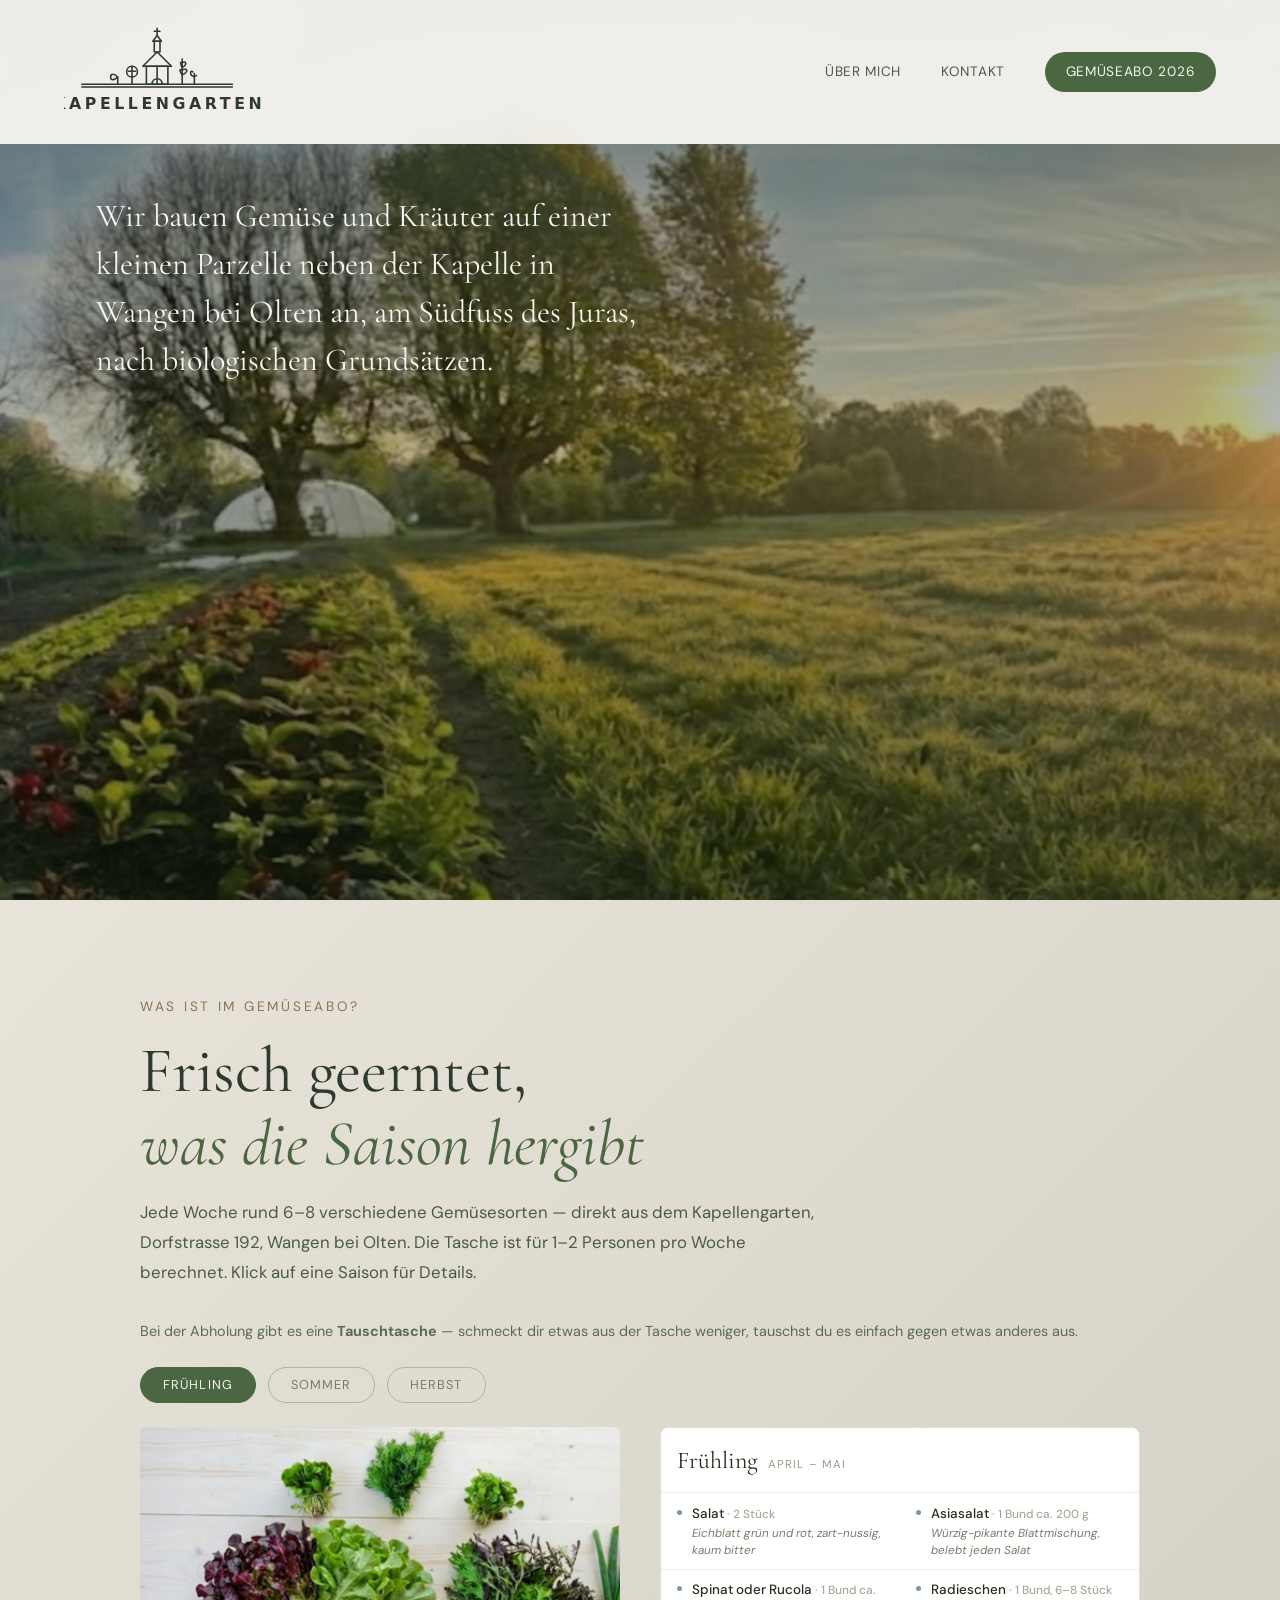
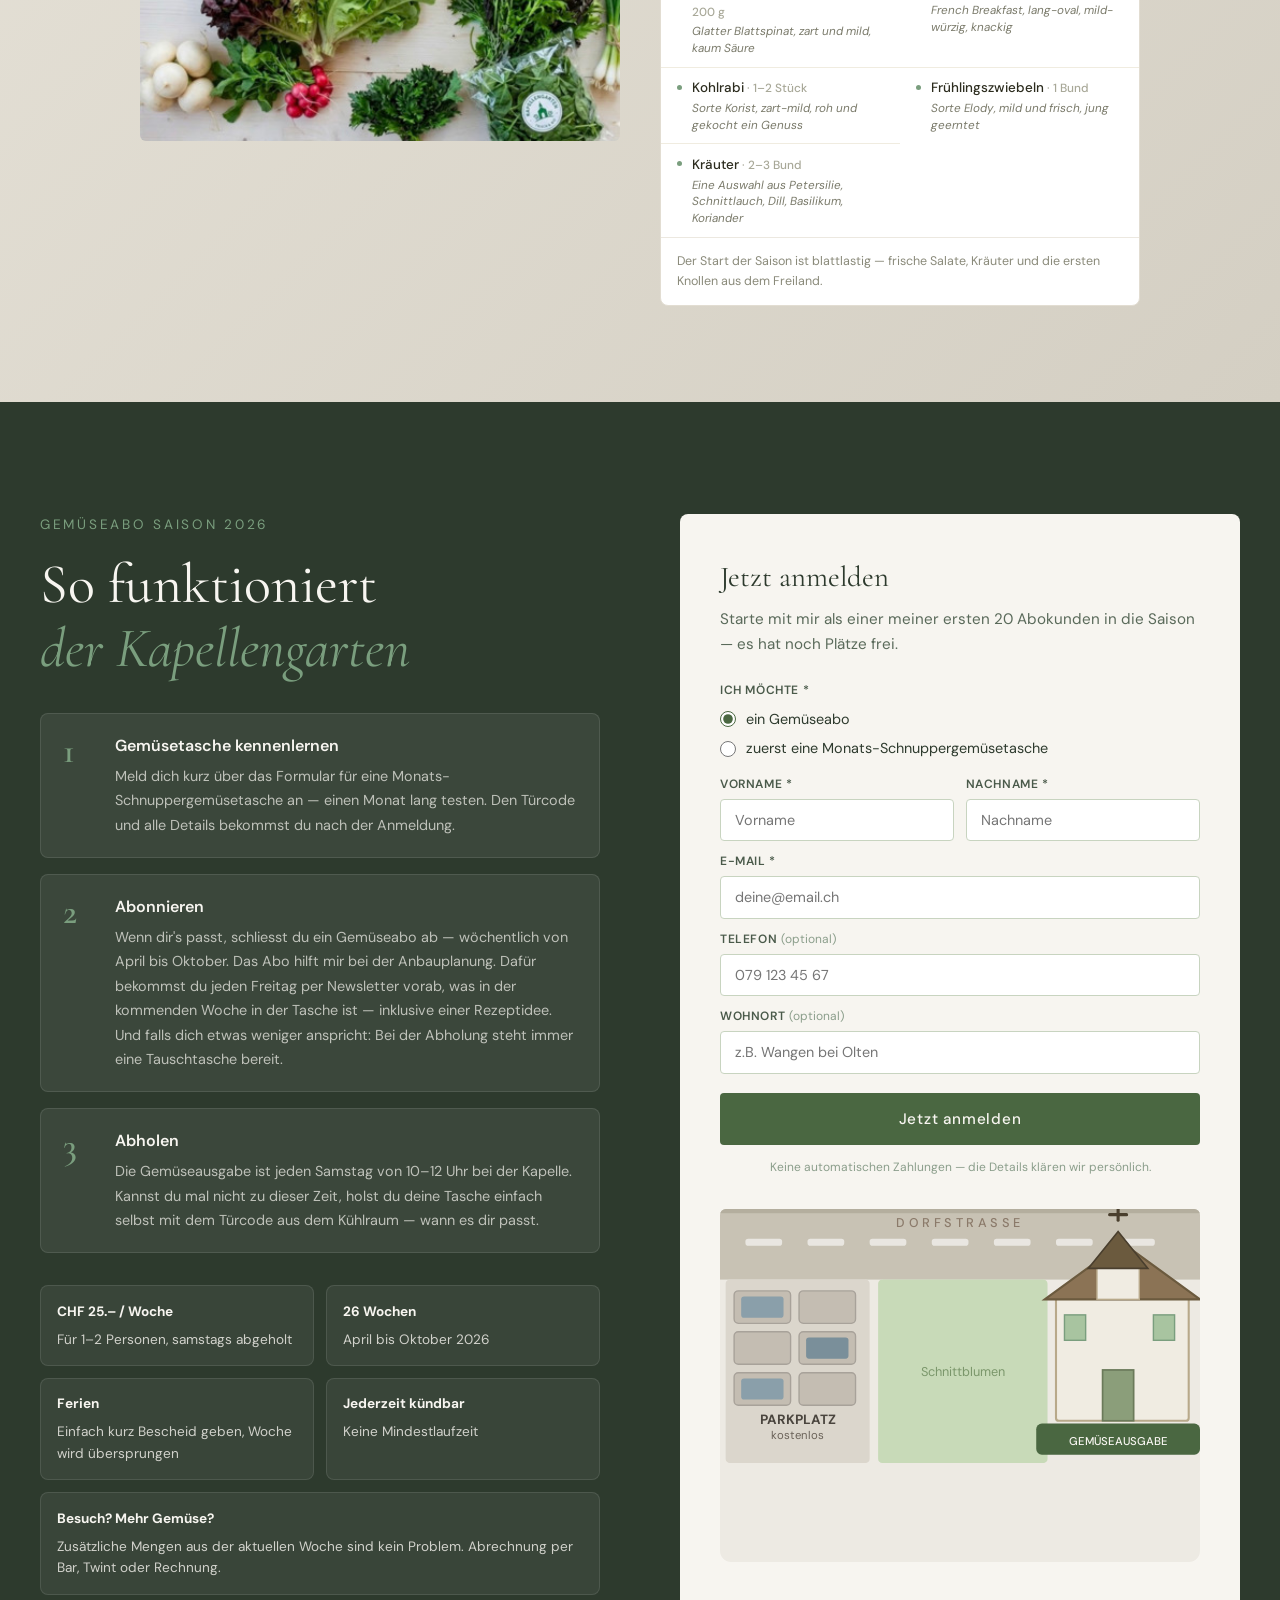
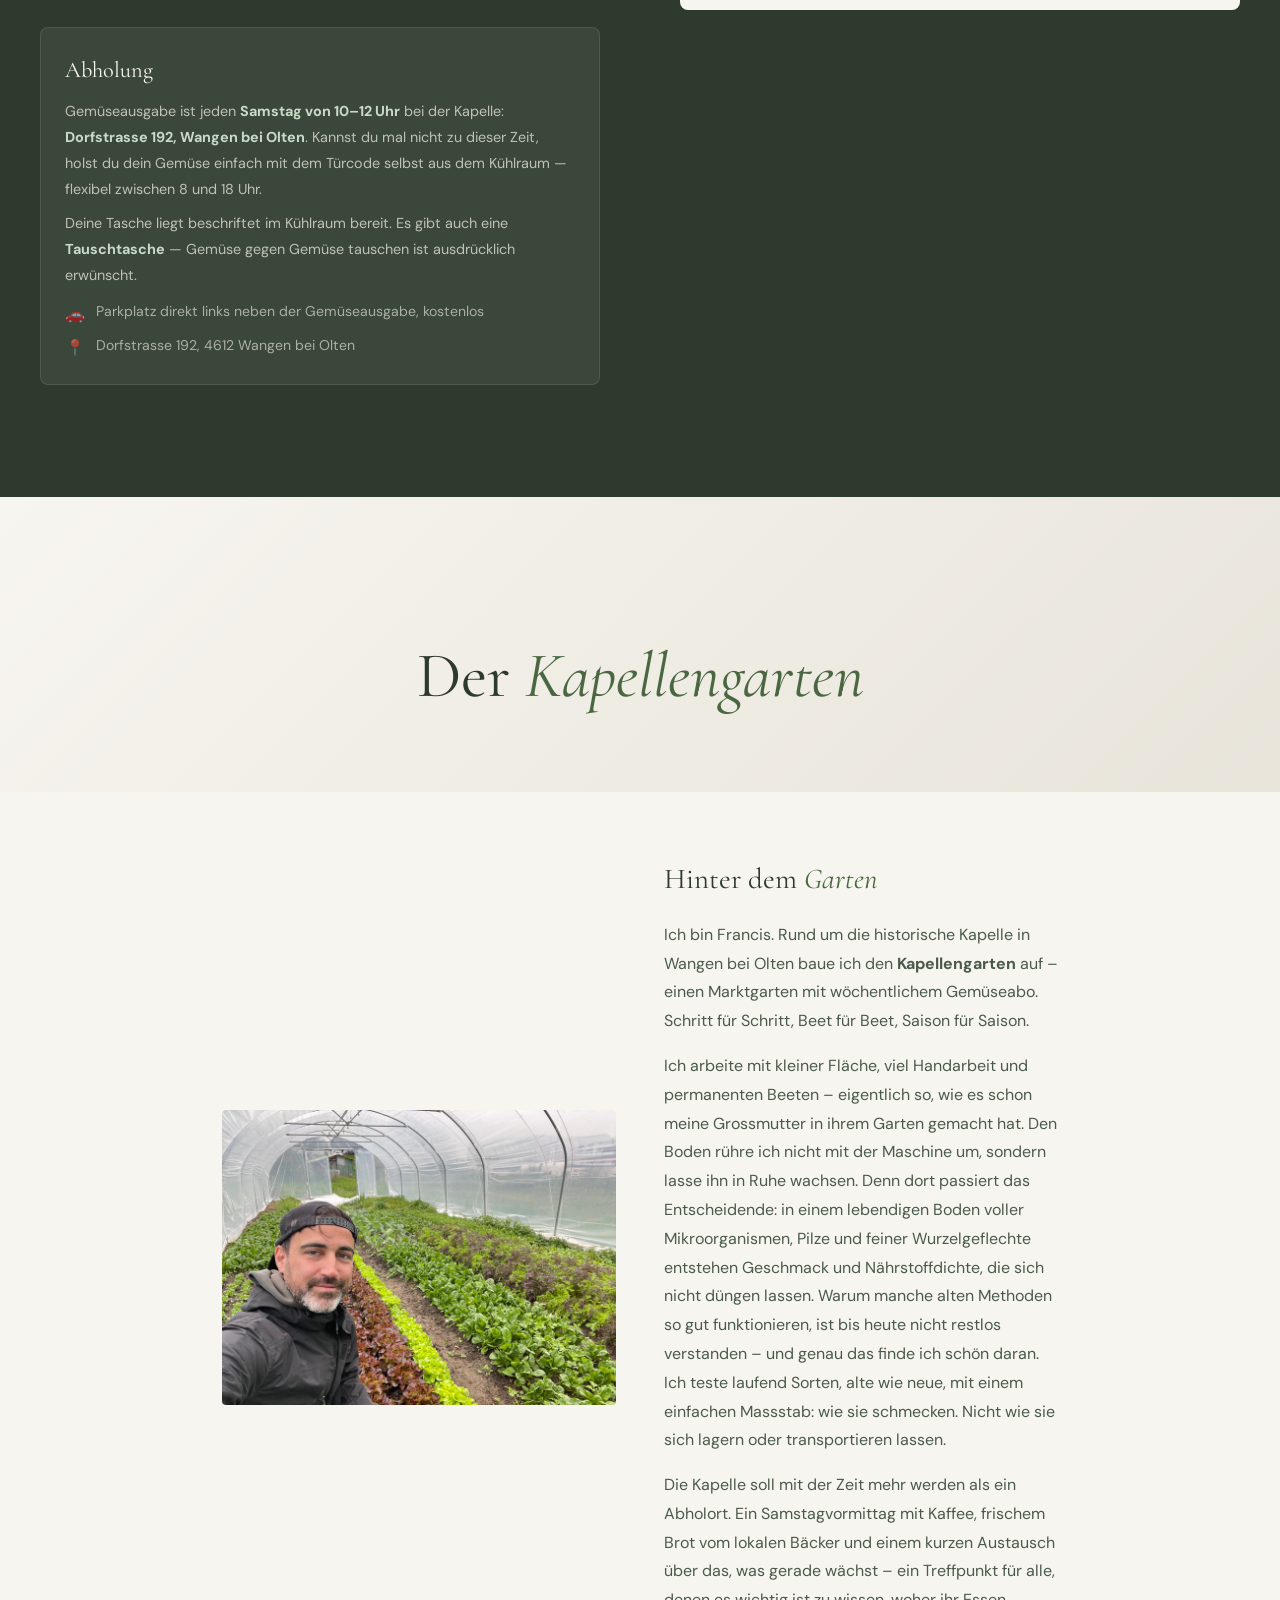
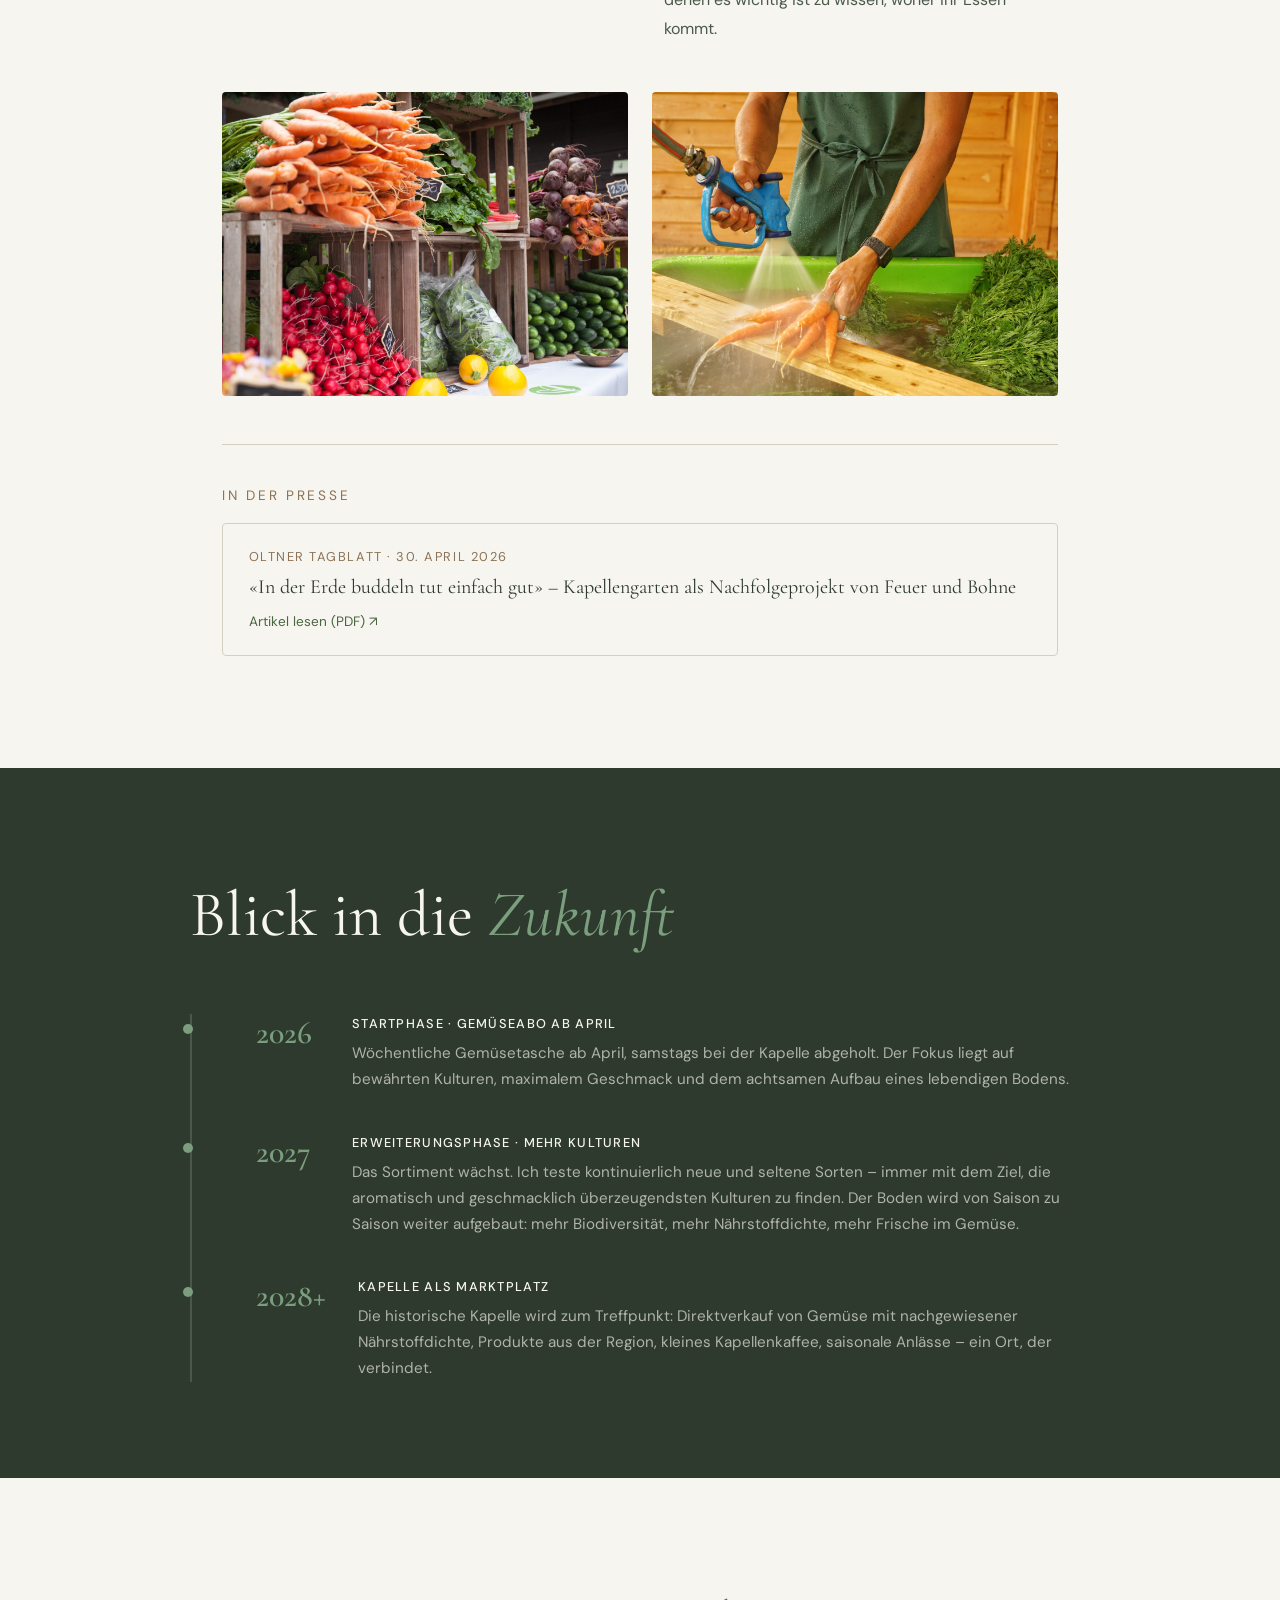
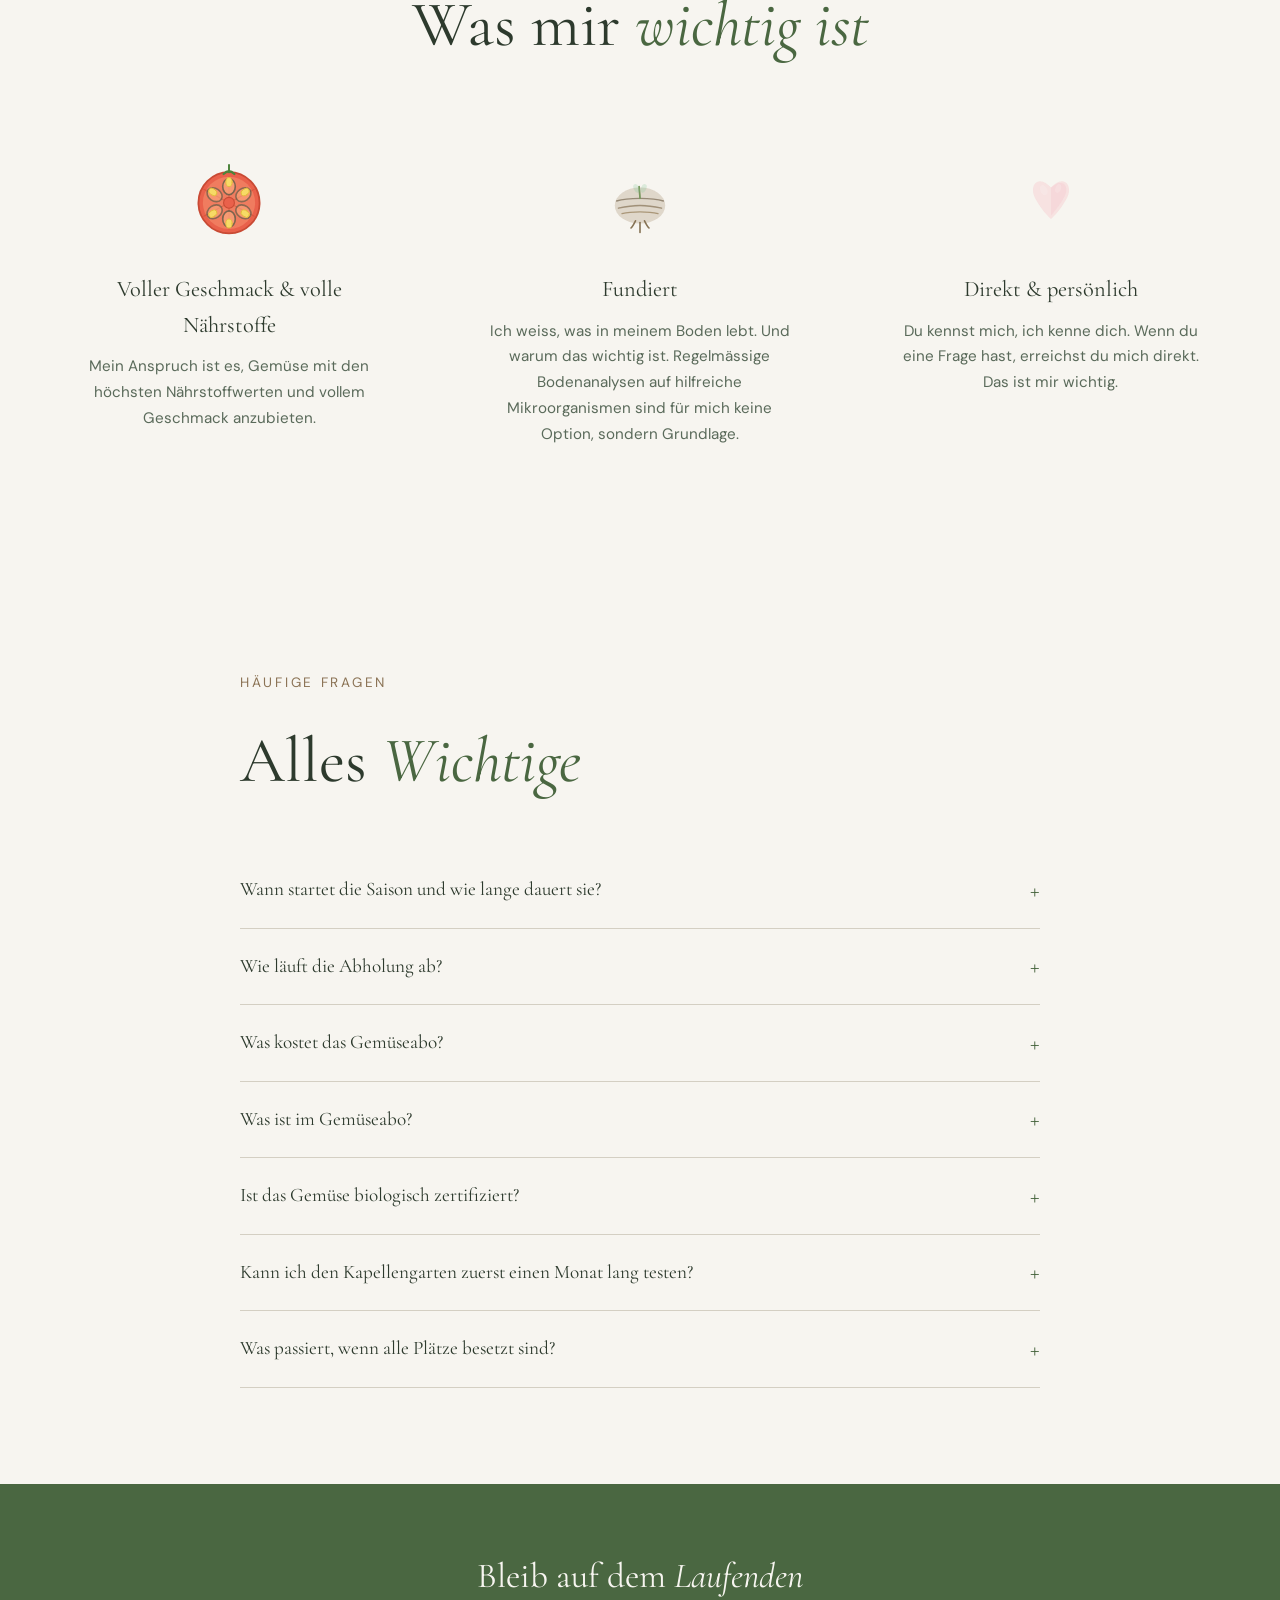
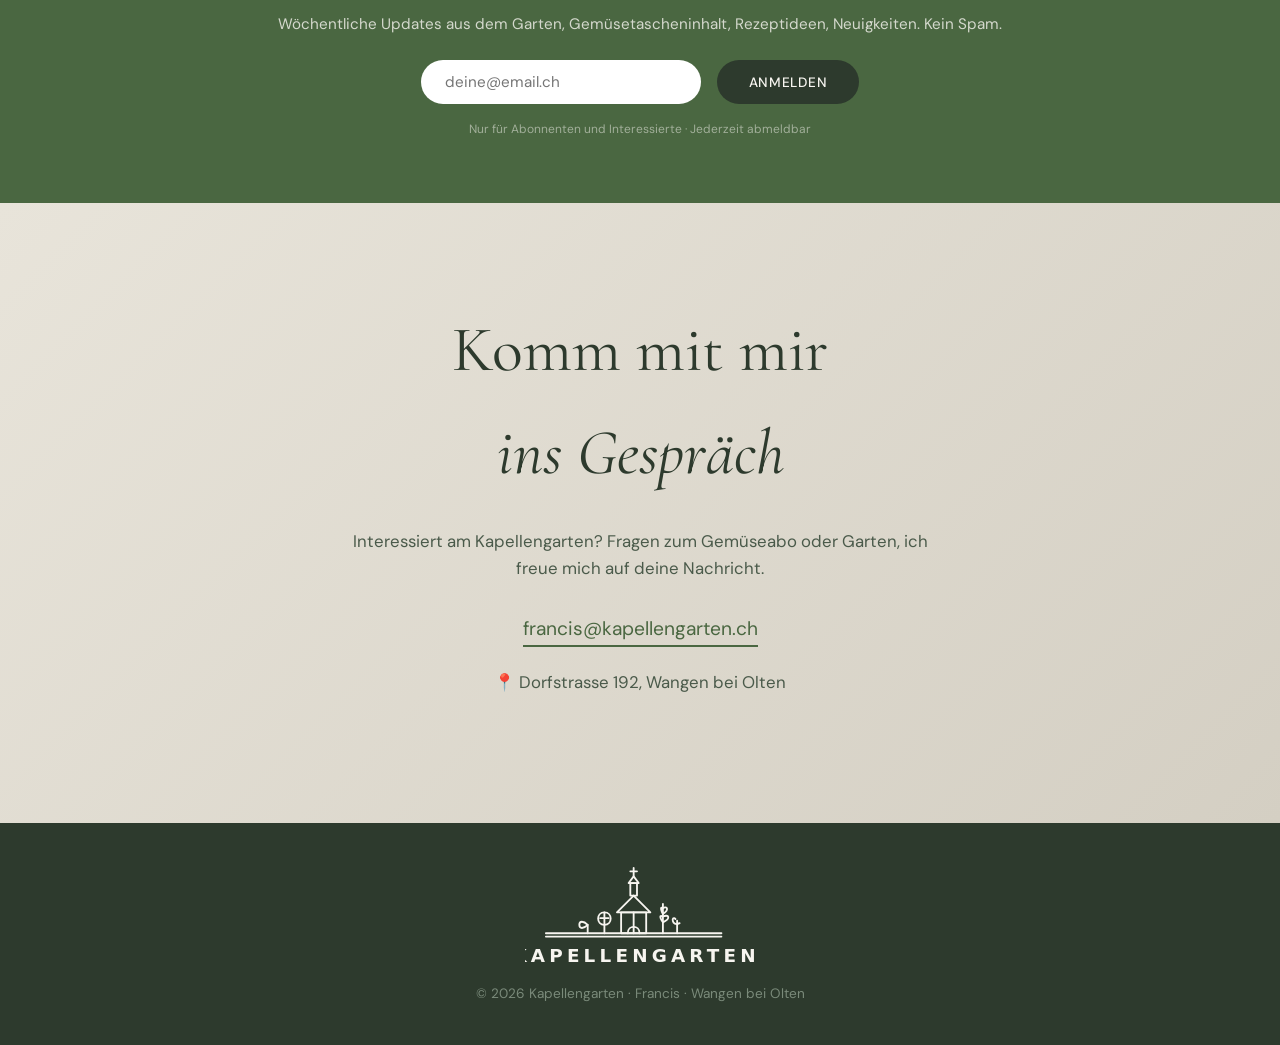
==== index.html @ fe4fb195 "Add Saturday 10-12 pickup window with flexible self-pickup fallback" ====
<!DOCTYPE html>
<html lang="de">
<head>
  <meta charset="UTF-8">
  <meta name="viewport" content="width=device-width, initial-scale=1.0">
  <title>Kapellengarten | Frisches Gemüse aus der Region Olten</title>
  <meta name="description" content="Gemüseabo in der Region Olten: Jede Woche frisch geerntetes Gemüse, samstags abholbar beim Kapellengarten in Wangen bei Olten. CHF 25 pro Gemüsetasche.">
  <meta property="og:title" content="Kapellengarten – Frisches Gemüse aus der Region Olten">
  <meta property="og:description" content="Wöchentliches Gemüseabo, samstags abholbar in Wangen bei Olten. CHF 25 pro Gemüsetasche.">
  <meta property="og:image" content="https://kapellengarten.ch/folientunnel_saisonstart_2026.jpg">
  <meta property="og:url" content="https://kapellengarten.ch">
  <meta property="og:type" content="website">
  <meta property="og:locale" content="de_CH">
  <link rel="canonical" href="https://kapellengarten.ch">
  <link rel="preconnect" href="https://fonts.googleapis.com">
  <link href="https://fonts.googleapis.com/css2?family=Cormorant+Garamond:ital,wght@0,400;0,600;1,400&family=DM+Sans:wght@400;500&display=swap" rel="stylesheet">
  <!-- Meta Pixel Code -->
  <script>
  !function(f,b,e,v,n,t,s)
  {if(f.fbq)return;n=f.fbq=function(){n.callMethod?
  n.callMethod.apply(n,arguments):n.queue.push(arguments)};
  if(!f._fbq)f._fbq=n;n.push=n;n.loaded=!0;n.version='2.0';
  n.queue=[];t=b.createElement(e);t.async=!0;
  t.src=v;s=b.getElementsByTagName(e)[0];
  s.parentNode.insertBefore(t,s)}(window, document,'script',
  'https://connect.facebook.net/en_US/fbevents.js');
  fbq('init', '1263929029246426');
  fbq('track', 'PageView');
  </script>
  <noscript><img height="1" width="1" style="display:none"
  src="https://www.facebook.com/tr?id=1263929029246426&ev=PageView&noscript=1"
  /></noscript>
  <!-- End Meta Pixel Code -->
  <style>
    * { margin: 0; padding: 0; box-sizing: border-box; }
    body { font-family: 'Cormorant Garamond', Georgia, serif; background-color: #f7f5f0; color: #2d3a2d; line-height: 1.6; }
    .nav { position:fixed; top:0; left:0; right:0; padding:1.5rem 4rem; display:flex; justify-content:space-between; align-items:center; z-index:100; background:rgba(247,245,240,0.95); backdrop-filter:blur(10px); }
    .nav-logo { font-family:'Cormorant Garamond',Georgia,serif; font-size:2.4rem; font-weight:600; color:#2d3a2d; text-decoration:none; letter-spacing:-.01em; line-height:1; display:flex; align-items:center; }
    .nav-logo svg { height:6rem; width:auto; display:block; }
    .nav-logo svg .line { stroke:#2d3a2d; }
    .nav-logo svg .text-main { fill:#2d3a2d; }
    .nav-links { display:flex; gap:2.5rem; align-items:center; }
    .nav-links a { color:#4a5a4a; text-decoration:none; font-family:'DM Sans',sans-serif; font-size:.85rem; letter-spacing:.05em; text-transform:uppercase; transition:color .3s; }
    .nav-links a:hover { color:#4a6741; }
    .nav-cta { background:#4a6741 !important; color:#f7f5f0 !important; padding:.55rem 1.3rem !important; border-radius:2rem; }
    .nav-cta:hover { background:#2d3a2d !important; }
    .hamburger { display:none; flex-direction:column; gap:5px; cursor:pointer; z-index:101; }
    .hamburger span { width:25px; height:2px; background:#2d3a2d; transition:all .3s; }
    .hamburger.active span:nth-child(1) { transform:rotate(45deg) translate(7px,7px); }
    .hamburger.active span:nth-child(2) { opacity:0; }
    .hamburger.active span:nth-child(3) { transform:rotate(-45deg) translate(7px,-7px); }
    @keyframes einblenden { from{opacity:0;transform:translateY(20px)} to{opacity:1;transform:translateY(0)} }
    .einblenden { animation:einblenden 1s ease forwards; }
    .einblenden-1 { animation-delay:.2s; opacity:0; }
    .einblenden-2 { animation-delay:.4s; opacity:0; }
    .einblenden-3 { animation-delay:.6s; opacity:0; }
    .hero { position:relative; min-height:100vh; display:flex; align-items:flex-start; justify-content:flex-start; padding:2rem; overflow:hidden; background:url('kapellengartenimagined.jpg') center/cover no-repeat; }
    .hero::before { content:''; position:absolute; inset:0; background:linear-gradient(to bottom,rgba(15,28,12,.52) 0%,rgba(15,28,12,.28) 55%,rgba(15,28,12,.58) 100%); z-index:1; }
    .hero-content { text-align:left; max-width:700px; z-index:2; margin-top:10rem; margin-left:4rem; }
    .hero-location { font-family:'DM Sans',sans-serif; font-size:.85rem; letter-spacing:.2em; text-transform:uppercase; color:rgba(247,245,240,.68); margin-bottom:1.5rem; }
    .hero-tagline { font-family:'Cormorant Garamond',Georgia,serif; font-size:clamp(1.3rem,2.8vw,2rem); font-weight:400; line-height:1.5; color:#f7f5f0; max-width:560px; }
    .hero h1 { font-size:clamp(1.7rem,4.5vw,3.6rem); font-weight:400; line-height:1.2; margin-bottom:1rem; color:#f7f5f0; }
    .hero h1 span { font-style:italic; color:#b8ddb0; }
    .hero-text { font-family:'DM Sans',sans-serif; font-size:clamp(.9rem,2vw,1.2rem); color:rgba(247,245,240,.82); margin-bottom:1rem; max-width:600px; margin-left:auto; margin-right:auto; }
    .btn { display:inline-block; padding:1rem 2.5rem; background:#4a6741; color:#f7f5f0; text-decoration:none; font-family:'DM Sans',sans-serif; font-size:.9rem; letter-spacing:.05em; text-transform:uppercase; transition:all .3s ease; border:2px solid #4a6741; cursor:pointer; }
    .btn:hover { background:#2d4a23; border-color:#2d4a23; }
    .btn-ghost { display:inline-block; padding:1rem 2rem; background:transparent; color:#f7f5f0; text-decoration:none; font-family:'DM Sans',sans-serif; font-size:.9rem; letter-spacing:.05em; text-transform:uppercase; border:2px solid rgba(247,245,240,.65); transition:all .3s ease; margin-left:1rem; cursor:pointer; }
    .btn-ghost:hover { background:rgba(247,245,240,.12); border-color:#f7f5f0; }
    .section-label { font-family:'DM Sans',sans-serif; font-size:.85rem; letter-spacing:.2em; text-transform:uppercase; color:#8b7355; margin-bottom:1rem; }
    /* KISTE — season switcher */
    .kiste-section { padding:6rem 2rem; background:linear-gradient(135deg,#e8e4da 0%,#d4cfc3 100%); }
    .kiste-section-inner { max-width:1000px; margin:0 auto; }
    .kiste-section h2 { font-size:clamp(2.5rem,6vw,4rem); font-weight:400; margin-bottom:1rem; line-height:1.15; }
    .kiste-section h2 span { font-style:italic; color:#4a6741; }
    .kiste-intro { font-family:'DM Sans',sans-serif; font-size:1.05rem; color:#4a5a4a; line-height:1.8; max-width:680px; margin-bottom:2rem; }
    .ks-switcher { display:flex; gap:.75rem; margin-bottom:1.5rem; flex-wrap:wrap; }
    .ks-btn { font-family:'DM Sans',sans-serif; font-size:.8rem; letter-spacing:.08em; text-transform:uppercase; padding:.55rem 1.4rem; border:1.5px solid #b8b0a0; border-radius:2rem; background:transparent; color:#7a7a6a; cursor:pointer; transition:all .2s; }
    .ks-btn:hover { border-color:#4a6741; color:#4a6741; }
    .ks-btn.ks-active { background:#4a6741; border-color:#4a6741; color:#f7f5f0; }
    .ks-layout { display:grid; grid-template-columns:1fr 1fr; gap:2.5rem; align-items:start; }
    .ks-photo-wrap { text-align:center; }
    .ks-photo { width:100%; height:auto; border-radius:6px; display:inline-block; transition:opacity .3s ease; }
    .ks-photo.ks-fade { opacity:0; }
    .ks-content { background:#fff; border:1px solid #e2ddd2; border-radius:8px; overflow:hidden; }
    .ks-content-header { padding:.85rem 1rem .75rem; border-bottom:1px solid #f0ece0; }
    .ks-label-name { font-family:'Cormorant Garamond',serif; font-size:1.5rem; font-weight:400; color:#2c2c1e; display:inline; }
    .ks-label-month { font-family:'DM Sans',sans-serif; font-size:.72rem; color:#9a9a8a; letter-spacing:.1em; text-transform:uppercase; display:inline; margin-left:.6rem; }
    .ks-content-grid { display:grid; grid-template-columns:repeat(auto-fill,minmax(220px,1fr)); gap:0; }
    .ks-item { display:flex; align-items:flex-start; gap:10px; padding:.6rem 1rem; border-bottom:1px solid #f0ece0; }
    .ks-item:nth-last-child(-n+2) { border-bottom:none; }
    .ks-item-dot { width:5px; height:5px; border-radius:50%; background:#7a9e7e; flex-shrink:0; margin-top:.44rem; }
    .ks-item-body { display:flex; flex-direction:column; gap:1px; }
    .ks-item-name { font-family:'DM Sans',sans-serif; font-size:.84rem; font-weight:500; color:#2c2c1e; }
    .ks-item-qty { font-family:'DM Sans',sans-serif; font-size:.74rem; color:#a8a898; }
    .ks-item-desc { font-family:'DM Sans',sans-serif; font-size:.73rem; color:#7a7a6a; font-style:italic; line-height:1.45; }
    .ks-note { font-family:'DM Sans',sans-serif; font-size:.78rem; color:#8a8a7a; padding:.85rem 1rem; border-top:1px solid #ece8e0; }
    @media (max-width:520px) {
      .ks-content-grid { grid-template-columns:1fr; }
      .ks-item:nth-last-child(-n+2) { border-bottom:1px solid #f0ece0; }
      .ks-item:last-child { border-bottom:none; }
    }
    /* ABO + HOW IT WORKS + ABHOLUNG */
    .abo-section { padding:7rem 2rem; background:#2d3a2d; color:#f7f5f0; }
    .abo-inner { max-width:1200px; margin:0 auto; display:grid; grid-template-columns:1fr 1fr; gap:5rem; align-items:start; }
    .abo-left .section-label { color:#7a9e7e; }
    .abo-left h2 { font-size:clamp(2.5rem,5vw,3.5rem); font-weight:400; line-height:1.15; margin-bottom:2rem; }
    .abo-left h2 span { font-style:italic; color:#7a9e7e; }
    .kiste-how { display:flex; flex-direction:column; gap:1rem; margin-bottom:2rem; }
    .kiste-step { display:flex; gap:1rem; align-items:flex-start; background:rgba(255,255,255,.07); border-radius:8px; padding:1.2rem 1.4rem; border:1px solid rgba(255,255,255,.1); }
    .kiste-step-num { font-family:'Cormorant Garamond',serif; font-size:2.2rem; font-weight:600; color:#7a9e7e; line-height:1; flex-shrink:0; min-width:2.2rem; }
    .kiste-step strong { display:block; font-family:'DM Sans',sans-serif; font-size:1rem; font-weight:600; color:#f7f5f0; margin-bottom:.35rem; }
    .kiste-step p { font-family:'DM Sans',sans-serif; font-size:.9rem; color:rgba(247,245,240,.7); line-height:1.7; margin:0; }
    .kiste-chips { display:grid; grid-template-columns:1fr 1fr; gap:.75rem; margin-bottom:2rem; }
    .kiste-chip { background:rgba(255,255,255,.06); border:1px solid rgba(255,255,255,.1); border-radius:8px; padding:.9rem 1rem; font-family:'DM Sans',sans-serif; font-size:.85rem; color:rgba(247,245,240,.8); display:flex; flex-direction:column; gap:.3rem; }
    .kiste-chip strong { display:block; color:#f7f5f0; margin-bottom:.1rem; }
    .kiste-abholung { background:rgba(255,255,255,.07); border:1px solid rgba(255,255,255,.1); border-radius:8px; padding:1.5rem; margin-top:2rem; }
    .kiste-abholung h3 { font-size:1.4rem; font-weight:400; margin-bottom:.75rem; color:#f7f5f0; }
    .kiste-abholung p { font-family:'DM Sans',sans-serif; font-size:.9rem; color:rgba(247,245,240,.7); line-height:1.8; margin-bottom:.5rem; }
    .abholung-infos { display:flex; flex-direction:column; gap:.5rem; margin-top:.75rem; }
    .abholung-info { display:flex; gap:.7rem; font-family:'DM Sans',sans-serif; font-size:.88rem; color:rgba(247,245,240,.6); line-height:1.5; }
    .abholung-info-icon { font-size:1rem; flex-shrink:0; margin-top:.1rem; }
    .abo-form { background:#f7f5f0; border-radius:8px; padding:2.5rem; color:#2d3a2d; }
    .abo-form h3 { font-size:1.8rem; font-weight:400; margin-bottom:.4rem; }
    .kapelle-illustration { width:100%; height:auto; border-radius:6px; margin-top:2rem; }
    /* UEBER UNS */
    .ueber-uns-hero { padding:8rem 2rem 4rem; text-align:center; background:linear-gradient(135deg,#f7f5f0 0%,#e8e4da 100%); }
    .ueber-uns-hero h2 { font-size:clamp(2.5rem,6vw,4rem); font-weight:400; }
    .ueber-uns-hero h2 span { font-style:italic; color:#4a6741; }
    .ueber-uns-content { padding:4rem 2rem; max-width:900px; margin:0 auto; }
    .ueber-uns-section { margin-bottom:3rem; }
    .ueber-uns-section h3 { font-size:1.8rem; font-weight:400; margin-bottom:1.2rem; }
    .ueber-uns-section h3 span { font-style:italic; color:#4a6741; }
    .ueber-uns-portrait-grid { display:grid; grid-template-columns:1fr 1fr; gap:3rem; align-items:center; }
    .ueber-uns-portrait-placeholder { border-radius:4px; overflow:hidden; aspect-ratio:4/3; }
    .ueber-uns-portrait-placeholder img { width:100%; height:100%; object-fit:cover; display:block; }
    .ueber-uns-portrait-text p { font-family:'DM Sans',sans-serif; font-size:1rem; color:#4a5a4a; line-height:1.8; margin-bottom:1rem; }
    /* PRESSE */
    .presse-card { display:flex; flex-direction:column; gap:.4rem; padding:1.4rem 1.6rem; border:1px solid #d4cfc3; border-radius:4px; text-decoration:none; transition:background .2s; }
    .presse-card:hover { background:#edeae3; }
    .presse-card-meta { font-family:'DM Sans',sans-serif; font-size:.8rem; letter-spacing:.12em; text-transform:uppercase; color:#8b7355; }
    .presse-card-title { font-family:'Cormorant Garamond',Georgia,serif; font-size:1.25rem; color:#2d3a2d; line-height:1.4; }
    .presse-card-link { font-family:'DM Sans',sans-serif; font-size:.85rem; color:#4a6741; margin-top:.2rem; }
    /* TIMELINE */
    .unser-weg { padding:6rem 2rem; background:#2d3a2d; color:#f7f5f0; }
    .unser-weg-content { max-width:900px; margin:0 auto; }
    .unser-weg h2 { font-size:clamp(2.5rem,6vw,4rem); font-weight:400; margin-bottom:3rem; }
    .unser-weg h2 span { font-style:italic; color:#7a9e7e; }
    .timeline { padding-left:2rem; border-left:2px solid rgba(255,255,255,.15); display:flex; flex-direction:column; gap:2.5rem; }
    .timeline-item { display:flex; gap:2rem; padding-left:2rem; position:relative; }
    .timeline-item::before { content:''; position:absolute; left:-2.55rem; top:.6rem; width:10px; height:10px; border-radius:50%; background:#7a9e7e; }
    .timeline-year { font-family:'Cormorant Garamond',serif; font-size:2rem; font-weight:600; color:#7a9e7e; line-height:1.2; min-width:4rem; flex-shrink:0; }
    .timeline-title { font-family:'DM Sans',sans-serif; font-size:.8rem; font-weight:500; letter-spacing:.1em; text-transform:uppercase; color:#f7f5f0; margin-bottom:.4rem; }
    .timeline-desc { font-family:'DM Sans',sans-serif; font-size:.95rem; color:rgba(247,245,240,.65); line-height:1.7; }
    /* WERTE */
    .werte { padding:6rem 2rem; background:#f7f5f0; }
    .werte h2 { font-size:clamp(2.5rem,6vw,4rem); font-weight:400; text-align:center; margin-bottom:3rem; }
    .werte h2 span { font-style:italic; color:#4a6741; }
    .werte-grid { display:grid; grid-template-columns:repeat(auto-fit,minmax(250px,1fr)); gap:2rem; max-width:1200px; margin:0 auto; }
    .werte-item { text-align:center; padding:2rem; }
    .werte-item .icon { width:90px; height:90px; margin:0 auto 1rem; stroke:#3a4a35; fill:none; stroke-width:1.8; stroke-linecap:round; stroke-linejoin:round; opacity:.9; }
    .werte-item .icon-fill { opacity:.25; stroke:none; }
    .werte-item h3 { font-size:1.4rem; font-weight:400; margin-bottom:.75rem; }
    .werte-item p { font-family:'DM Sans',sans-serif; font-size:.95rem; color:#5a6a5a; line-height:1.7; }
    /* FAQ */
    .faq-section { padding:6rem 2rem; background:#f7f5f0; }
    .faq-inner { max-width:800px; margin:0 auto; }
    .faq-inner h2 { font-size:clamp(2.5rem,6vw,4rem); font-weight:400; margin-bottom:2.5rem; }
    .faq-inner h2 span { font-style:italic; color:#4a6741; }
    .faq-item { border-bottom:1px solid #d4cfc3; }
    details.faq-item { border-bottom:1px solid #d4cfc3; }
    details.faq-item summary { list-style:none; width:100%; padding:1.4rem 0; font-family:'Cormorant Garamond',Georgia,serif; font-size:1.2rem; color:#2d3a2d; cursor:pointer; display:flex; justify-content:space-between; align-items:center; gap:1rem; user-select:none; }
    details.faq-item summary::-webkit-details-marker { display:none; }
    details.faq-item summary::after { content:'+'; font-size:1.5rem; color:#4a6741; transition:transform .3s; flex-shrink:0; line-height:1; }
    details.faq-item[open] summary::after { transform:rotate(45deg); }
    .faq-a { font-family:'DM Sans',sans-serif; font-size:.95rem; color:#4a5a4a; line-height:1.8; padding-bottom:1.4rem; }
    /* NEWSLETTER */
    .newsletter-band { background:#4a6741; color:#f7f5f0; padding:4rem 2rem; text-align:center; }
    .newsletter-band h3 { font-size:2.2rem; font-weight:400; margin-bottom:.5rem; }
    .newsletter-band h3 span { font-style:italic; }
    .newsletter-band p { font-family:'DM Sans',sans-serif; font-size:.95rem; opacity:.8; margin-bottom:1.5rem; }
    .nl-form { display:flex; gap:1rem; justify-content:center; flex-wrap:wrap; }
    .nl-form input { padding:.75rem 1.5rem; border:none; border-radius:2rem; font-family:'DM Sans',sans-serif; font-size:.95rem; min-width:280px; outline:none; color:#2d3a2d; }
    .nl-form button { padding:.75rem 2rem; background:#2d3a2d; color:#f7f5f0; border:none; border-radius:2rem; font-family:'DM Sans',sans-serif; font-size:.85rem; font-weight:500; letter-spacing:.05em; text-transform:uppercase; cursor:pointer; transition:background .2s; white-space:nowrap; }
    .nl-form button:hover { background:#1a2a1a; }
    .nl-note { font-family:'DM Sans',sans-serif; font-size:.75rem; opacity:.5; margin-top:1rem; }
    /* KONTAKT / FOOTER */
    .kontakt { padding:6rem 2rem; background:linear-gradient(135deg,#e8e4da 0%,#d4cfc3 100%); text-align:center; }
    .kontakt-content { max-width:600px; margin:0 auto; }
    .kontakt h2 { font-size:clamp(2.5rem,6vw,4rem); font-weight:400; margin-bottom:1.5rem; }
    .kontakt h2 span { font-style:italic; }
    .kontakt p { font-family:'DM Sans',sans-serif; font-size:1.05rem; color:#4a5a4a; margin-bottom:2rem; }
    .kontakt-email { font-family:'DM Sans',sans-serif; font-size:1.2rem; color:#4a6741; text-decoration:none; border-bottom:2px solid #4a6741; padding-bottom:.25rem; }
    .kontakt-ort { font-family:'DM Sans',sans-serif; font-size:.95rem; color:#5a6a5a; margin-top:1.5rem; }
    footer { padding:2.5rem; background:#2d3a2d; color:#7a8a7a; text-align:center; font-family:'DM Sans',sans-serif; font-size:.85rem; }
    footer .logo { font-family:'Cormorant Garamond',Georgia,serif; font-size:1.3rem; color:#f7f5f0; margin-bottom:.5rem; display:flex; justify-content:center; }
    footer .logo svg { height:7rem; width:auto; }
    footer .logo svg .line { stroke:#f7f5f0; }
    footer .logo svg .text-main { fill:#f7f5f0; }
    /* RESPONSIVE */
    @media (max-width:1024px) {
      .nav { padding:1.5rem 2rem; }
      .werte-grid { grid-template-columns:repeat(2,1fr); }
    }
    @media (max-width:768px) {
      .nav { padding:1rem 1.5rem; }
      .hamburger { display:flex; }
      .nav-links { position:fixed; top:0; right:-100%; width:70%; max-width:300px; height:100vh; background:rgba(247,245,240,.98); backdrop-filter:blur(10px); flex-direction:column; padding:5rem 2rem 2rem; gap:2rem; transition:right .3s ease; box-shadow:-2px 0 10px rgba(0,0,0,.1); }
      .nav-links.active { right:0; }
      .nav-links a { font-size:1rem; padding:.5rem 0; }
      .hero { padding:2rem 1.5rem; background-size: cover; background-position: 72% center; }
      .hero-content { margin-left:1rem; margin-top:6rem; }
      .hero-tagline { font-size:clamp(1.1rem,5vw,1.4rem); }
      .btn-ghost { margin-left:.5rem; margin-top:0; display:inline-block; text-align:center; }
      .btn { display:inline-block; text-align:center; padding:.75rem 1.4rem; font-size:.75rem; }
      .btn-ghost { padding:.75rem 1.2rem; font-size:.75rem; }
      .hero-text { display:none; }
      .hero-subtitle-small { display:none; }
      .hero h1 { font-size:clamp(2rem,8.5vw,3.2rem); margin-bottom:.75rem; }
      .hero-location { margin-bottom:.75rem; }
      .kiste-section { padding:4rem 1.5rem; }
      .ks-layout { grid-template-columns:1fr; gap:1rem; }
      .abo-inner { grid-template-columns:1fr; gap:3rem; }
      .kiste-chips { grid-template-columns:1fr; }
      .ueber-uns-hero { padding:6rem 1.5rem 3rem; }
      .ueber-uns-content { padding:3rem 1.5rem; }
      .ueber-uns-portrait-grid { grid-template-columns:1fr; gap:2rem; }
      .ueber-uns-portrait-placeholder { aspect-ratio:4/3; }
      .unser-weg { padding:4rem 1.5rem; }
      .timeline { padding-left:1.5rem; }
      .timeline-item { flex-direction:column; gap:.5rem; padding-left:1.5rem; }
      .timeline-year { font-size:1.5rem; min-width:auto; }
      .werte { padding:4rem 1.5rem; }
      .werte-grid { grid-template-columns:1fr; gap:2.5rem; }
      .faq-section { padding:4rem 1.5rem; }
      .nl-form { flex-direction:column; }
      .kontakt { padding:4rem 1.5rem; }
    }
    @media (max-width:480px) {
      .nav { padding:1rem; }
      .kontakt-email { font-size:1rem; word-break:break-word; }
      footer { padding:2rem 1rem; }
    }
  </style>
  <script type="application/ld+json">
  {
    "@context": "https://schema.org",
    "@type": "LocalBusiness",
    "name": "Kapellengarten",
    "description": "Marktgarten mit wöchentlichem Gemüseabo in Wangen bei Olten. Frisch geerntetes Saisongemüse, samstags abholbar.",
    "url": "https://kapellengarten.ch",
    "email": "francis@kapellengarten.ch",
    "address": {
      "@type": "PostalAddress",
      "streetAddress": "Dorfstrasse 192",
      "addressLocality": "Wangen bei Olten",
      "postalCode": "4612",
      "addressCountry": "CH"
    },
    "geo": {
      "@type": "GeoCoordinates",
      "latitude": 47.3435,
      "longitude": 7.8720
    },
    "openingHoursSpecification": {
      "@type": "OpeningHoursSpecification",
      "dayOfWeek": "Saturday",
      "opens": "08:00",
      "closes": "18:00"
    },
    "priceRange": "CHF 25",
    "image": "https://kapellengarten.ch/kapelle-aussen.png",
    "founder": {
      "@type": "Person",
      "name": "Francis"
    },
    "areaServed": {
      "@type": "GeoCircle",
      "geoMidpoint": {
        "@type": "GeoCoordinates",
        "latitude": 47.3435,
        "longitude": 7.8720
      },
      "geoRadius": "15000"
    }
  }
  </script>
</head>
<body>

  <nav class="nav">
    <a href="#" class="nav-logo" aria-label="Kapellengarten">
      <svg xmlns="http://www.w3.org/2000/svg" viewBox="95 26 275 134" height="100%">
        <style>
          .line { stroke: #2D251E; stroke-width: 2.2; stroke-linecap: round; stroke-linejoin: round; fill: none; }
          .text-main { font-family: system-ui, -apple-system, BlinkMacSystemFont, "Segoe UI", Roboto, Helvetica, Arial, sans-serif; font-weight: 700; fill: #2D251E; letter-spacing: 5px; font-size: 22px; text-anchor: middle; }
        </style>

        <!-- Umgebende Pflanzen & Bäume (Strichzeichnungen) -->
        <!-- Linker kleiner Busch -->
        <path class="line" d="M 170 100 C 165 95, 160 95, 160 100 C 160 105, 165 105, 170 100 Z" />
        <path class="line" d="M 170 100 L 170 110" />

        <!-- Linker mittlerer Baum -->
        <path class="line" d="M 190 85 C 180 85, 180 100, 190 100 C 200 100, 200 85, 190 85 Z" />
        <path class="line" d="M 185 92 L 195 92 M 190 85 L 190 110" />

        <!-- Die Kapelle (Zentrum) -->
        <path class="line" d="M 210 110 L 210 85 L 240 85 L 240 110 Z" /> <!-- Hauptgebäude -->
        <path class="line" d="M 205 85 L 225 65 L 245 85 Z" /> <!-- Dach -->
        <path class="line" d="M 225 85 L 225 110" /> <!-- Tür-Mittelstrich -->
        <path class="line" d="M 218 110 C 218 100, 232 100, 232 110" /> <!-- Torbogen -->

        <!-- Turm & Kreuz -->
        <path class="line" d="M 221 65 L 221 50 L 229 50 L 229 65 Z" /> <!-- Turm -->
        <path class="line" d="M 219 50 L 225 42 L 231 50 Z" /> <!-- Turmdach -->
        <path class="line" d="M 225 42 L 225 32 M 221 36 L 229 36" /> <!-- Kreuz -->

        <!-- Rechter Getreidehalm / Pflanze -->
        <path class="line" d="M 260 110 L 260 75" />
        <path class="line" d="M 260 80 C 265 77, 268 82, 260 87 C 260 87, 255 77, 260 80 Z" />
        <path class="line" d="M 260 90 C 267 87, 270 92, 260 97 C 260 97, 253 87, 260 90 Z" />

        <!-- Rechter kleiner Strauch -->
        <path class="line" d="M 275 93 C 270 88, 270 103, 280 98" />
        <path class="line" d="M 277 95 L 277 110" />

        <!-- Horizontale Trennlinien unter den Icons -->
        <line class="line" x1="120" y1="110" x2="330" y2="110" />
        <line class="line" x1="120" y1="114" x2="330" y2="114" />

        <!-- Großer, prägnanter Text "KAPELLENGARTEN" -->
        <text x="228" y="145" class="text-main">KAPELLENGARTEN</text>
      </svg>
    </a>
    <div class="hamburger" onclick="toggleMenu()"><span></span><span></span><span></span></div>
    <div class="nav-links">
      <a href="#ueber-uns" onclick="closeMenu()">Über mich</a>
      <a href="#kontakt" onclick="closeMenu()">Kontakt</a>
      <a href="#kiste" onclick="closeMenu()" class="nav-cta">Gemüseabo 2026</a>
    </div>
  </nav>

  <!-- HERO -->
  <section class="hero">
    <div class="hero-content">
      <p class="hero-tagline einblenden einblenden-1">Wir bauen Gemüse und Kräuter auf einer kleinen Parzelle neben der Kapelle in Wangen bei Olten an, am Südfuss des Juras, nach biologischen Grundsätzen.</p>
    </div>
  </section>


  <!-- WAS KOMMT IN DIE GEMÜSETASCHE -->
  <section id="kiste" class="kiste-section">
    <div class="kiste-section-inner">
      <p class="section-label">Was ist im Gemüseabo?</p>
      <h2>Frisch geerntet,<br><span>was die Saison hergibt</span></h2>
      <p class="kiste-intro">Jede Woche rund 6–8 verschiedene Gemüsesorten — direkt aus dem Kapellengarten, Dorfstrasse 192, Wangen bei Olten. Die Tasche ist für 1–2 Personen pro Woche berechnet. Klick auf eine Saison für Details.</p>
      <p style="font-family:'DM Sans',sans-serif;font-size:.9rem;color:#5a6a5a;margin-bottom:1.5rem;">Bei der Abholung gibt es eine <strong>Tauschtasche</strong> — schmeckt dir etwas aus der Tasche weniger, tauschst du es einfach gegen etwas anderes aus.</p>

      <div class="ks-switcher" id="ks-switcher">
        <button class="ks-btn ks-active" onclick="ksShow(0)">Frühling</button>
        <button class="ks-btn" onclick="ksShow(1)">Sommer</button>
        <button class="ks-btn" onclick="ksShow(2)">Herbst</button>
      </div>

      <div class="ks-layout">
        <div class="ks-photo-wrap">
          <img id="ks-photo" src="fruhlingsset.jpg" alt="Frühlingskiste" class="ks-photo">
        </div>
        <div class="ks-content">
          <div class="ks-content-header"><span class="ks-label-name" id="ks-name">Frühling</span><span class="ks-label-month" id="ks-month">April – Mai</span></div>
          <div class="ks-content-grid" id="ks-grid"></div>
          <p class="ks-note" id="ks-note"></p>
        </div>
      </div>
    </div>
  </section>

  <!-- SO FUNKTIONIERT'S + ABO + ABHOLUNG -->
  <section id="abo" class="abo-section">
    <div class="abo-inner">
      <div class="abo-left">
        <p class="section-label">Gemüseabo Saison 2026</p>
        <h2>So funktioniert<br><span>der Kapellengarten</span></h2>

        <div class="kiste-how">
          <div class="kiste-step">
            <div class="kiste-step-num">1</div>
            <div>
              <strong>Gemüsetasche kennenlernen</strong>
              <p>Meld dich kurz über das Formular für eine Monats-Schnuppergemüsetasche an — einen Monat lang testen. Den Türcode und alle Details bekommst du nach der Anmeldung.</p>
            </div>
          </div>
          <div class="kiste-step">
            <div class="kiste-step-num">2</div>
            <div>
              <strong>Abonnieren</strong>
              <p>Wenn dir's passt, schliesst du ein Gemüseabo ab — wöchentlich von April bis Oktober. Das Abo hilft mir bei der Anbauplanung. Dafür bekommst du jeden Freitag per Newsletter vorab, was in der kommenden Woche in der Tasche ist — inklusive einer Rezeptidee. Und falls dich etwas weniger anspricht: Bei der Abholung steht immer eine Tauschtasche bereit.</p>
            </div>
          </div>
          <div class="kiste-step">
            <div class="kiste-step-num">3</div>
            <div>
              <strong>Abholen</strong>
              <p>Die Gemüseausgabe ist jeden Samstag von 10–12 Uhr bei der Kapelle. Kannst du mal nicht zu dieser Zeit, holst du deine Tasche einfach selbst mit dem Türcode aus dem Kühlraum — wann es dir passt.</p>
            </div>
          </div>
        </div>

        <div class="kiste-chips">
          <div class="kiste-chip"><strong>CHF 25.– / Woche</strong>Für 1–2 Personen, samstags abgeholt</div>
          <div class="kiste-chip"><strong>26 Wochen</strong>April bis Oktober 2026</div>
          <div class="kiste-chip"><strong>Ferien</strong>Einfach kurz Bescheid geben, Woche wird übersprungen</div>
          <div class="kiste-chip"><strong>Jederzeit kündbar</strong>Keine Mindestlaufzeit</div>
          <div class="kiste-chip" style="grid-column:span 2"><strong>Besuch? Mehr Gemüse?</strong>Zusätzliche Mengen aus der aktuellen Woche sind kein Problem. Abrechnung per Bar, Twint oder Rechnung.</div>
        </div>

        <div class="kiste-abholung">
          <h3>Abholung</h3>
          <p>Gemüseausgabe ist jeden <strong style="color:#c8dbc9">Samstag von 10–12 Uhr</strong> bei der Kapelle: <strong style="color:#c8dbc9">Dorfstrasse 192, Wangen bei Olten</strong>. Kannst du mal nicht zu dieser Zeit, holst du dein Gemüse einfach mit dem Türcode selbst aus dem Kühlraum — flexibel zwischen 8 und 18 Uhr.</p>
          <p>Deine Tasche liegt beschriftet im Kühlraum bereit. Es gibt auch eine <strong style="color:#c8dbc9">Tauschtasche</strong> — Gemüse gegen Gemüse tauschen ist ausdrücklich erwünscht.</p>
          <div class="abholung-infos">
            <div class="abholung-info"><span class="abholung-info-icon">🚗</span><span>Parkplatz direkt links neben der Gemüseausgabe, kostenlos</span></div>
            <div class="abholung-info"><span class="abholung-info-icon">📍</span><span>Dorfstrasse 192, 4612 Wangen bei Olten</span></div>
          </div>
        </div>
      </div>

      <div>
        <div class="abo-form">
          <h3>Jetzt anmelden</h3>
          <p style="font-family:'DM Sans',sans-serif;font-size:.95rem;color:#5a6a5a;line-height:1.7;margin-bottom:.6rem;">Starte mit mir als einer meiner ersten 20 Abokunden in die Saison — es hat noch Plätze frei.</p>
          <p id="abo-restwochen" style="font-family:'DM Sans',sans-serif;font-size:.95rem;color:#5a6a5a;line-height:1.7;margin-bottom:1.4rem;"></p>
          <script>
            (function() {
              var SAISON_ENDE = new Date(2026, 9, 24);
              var now = new Date();
              var day = now.getDay();
              var nextSat = new Date(now);
              nextSat.setHours(0,0,0,0);
              var daysUntilSat = (6 - day + 7) % 7 || 7;
              if (day === 6) daysUntilSat = 0;
              nextSat.setDate(now.getDate() + daysUntilSat);
              var ms = SAISON_ENDE - nextSat;
              var weeks = Math.max(0, Math.floor(ms / (7 * 24 * 60 * 60 * 1000)) + 1);
              var chf = weeks * 25;
              if (weeks > 0) {
                document.getElementById('abo-restwochen').textContent =
                  'Das Abo läuft bis Ende Oktober 2026. Wer jetzt einsteigt, bekommt noch ' +
                  weeks + ' Wochen Gemüse für CHF ' + chf + '. Du zahlst ab dem Zeitpunkt, ab dem du dabei bist.';
              }
            })();
          </script>

          <div id="abo-form-wrap">
            <div style="margin-bottom:.9rem">
              <label style="display:block;font-family:'DM Sans',sans-serif;font-size:.75rem;font-weight:600;color:#4a5a4a;text-transform:uppercase;letter-spacing:.05em;margin-bottom:.5rem">Ich möchte *</label>
              <div style="display:flex;flex-direction:column;gap:.4rem">
                <label style="display:flex;align-items:center;gap:.6rem;font-family:'DM Sans',sans-serif;font-size:.9rem;color:#2d3a2d;cursor:pointer">
                  <input type="radio" name="af-typ" value="abo" checked style="accent-color:#4a6741;width:16px;height:16px;flex-shrink:0"> ein Gemüseabo
                </label>
                <label style="display:flex;align-items:center;gap:.6rem;font-family:'DM Sans',sans-serif;font-size:.9rem;color:#2d3a2d;cursor:pointer">
                  <input type="radio" name="af-typ" value="probe" style="accent-color:#4a6741;width:16px;height:16px;flex-shrink:0"> zuerst eine Monats-Schnuppergemüsetasche
                </label>
              </div>
            </div>
            <div style="display:grid;grid-template-columns:1fr 1fr;gap:.7rem;margin-bottom:.7rem">
              <div>
                <label style="display:block;font-family:'DM Sans',sans-serif;font-size:.75rem;font-weight:600;color:#4a5a4a;text-transform:uppercase;letter-spacing:.05em;margin-bottom:.3rem">Vorname *</label>
                <input type="text" id="af-vorname" placeholder="Vorname" style="width:100%;padding:.7rem .9rem;border:1px solid #c8d4c0;border-radius:4px;font-family:'DM Sans',sans-serif;font-size:.9rem;color:#2d3a2d;box-sizing:border-box;outline:none">
              </div>
              <div>
                <label style="display:block;font-family:'DM Sans',sans-serif;font-size:.75rem;font-weight:600;color:#4a5a4a;text-transform:uppercase;letter-spacing:.05em;margin-bottom:.3rem">Nachname *</label>
                <input type="text" id="af-nachname" placeholder="Nachname" style="width:100%;padding:.7rem .9rem;border:1px solid #c8d4c0;border-radius:4px;font-family:'DM Sans',sans-serif;font-size:.9rem;color:#2d3a2d;box-sizing:border-box;outline:none">
              </div>
            </div>
            <div style="margin-bottom:.7rem">
              <label style="display:block;font-family:'DM Sans',sans-serif;font-size:.75rem;font-weight:600;color:#4a5a4a;text-transform:uppercase;letter-spacing:.05em;margin-bottom:.3rem">E-Mail *</label>
              <input type="email" id="af-email" placeholder="deine@email.ch" style="width:100%;padding:.7rem .9rem;border:1px solid #c8d4c0;border-radius:4px;font-family:'DM Sans',sans-serif;font-size:.9rem;color:#2d3a2d;box-sizing:border-box;outline:none">
            </div>
            <div style="margin-bottom:.7rem">
              <label style="display:block;font-family:'DM Sans',sans-serif;font-size:.75rem;font-weight:600;color:#4a5a4a;text-transform:uppercase;letter-spacing:.05em;margin-bottom:.3rem">Telefon <span style="font-weight:400;color:#8b9e8b;text-transform:none;letter-spacing:0">(optional)</span></label>
              <input type="tel" id="af-telefon" placeholder="079 123 45 67" style="width:100%;padding:.7rem .9rem;border:1px solid #c8d4c0;border-radius:4px;font-family:'DM Sans',sans-serif;font-size:.9rem;color:#2d3a2d;box-sizing:border-box;outline:none">
            </div>
            <div style="margin-bottom:1.2rem">
              <label style="display:block;font-family:'DM Sans',sans-serif;font-size:.75rem;font-weight:600;color:#4a5a4a;text-transform:uppercase;letter-spacing:.05em;margin-bottom:.3rem">Wohnort <span style="font-weight:400;color:#8b9e8b;text-transform:none;letter-spacing:0">(optional)</span></label>
              <input type="text" id="af-ort" placeholder="z.B. Wangen bei Olten" style="width:100%;padding:.7rem .9rem;border:1px solid #c8d4c0;border-radius:4px;font-family:'DM Sans',sans-serif;font-size:.9rem;color:#2d3a2d;box-sizing:border-box;outline:none">
            </div>
            <button onclick="submitAboForm()" style="width:100%;padding:1rem;background:#4a6741;color:#f7f5f0;border:none;border-radius:4px;font-family:'DM Sans',sans-serif;font-size:.95rem;font-weight:500;letter-spacing:.05em;cursor:pointer">Jetzt anmelden</button>
            <p style="font-family:'DM Sans',sans-serif;font-size:.75rem;color:#8b9e8b;margin-top:.8rem;text-align:center">Keine automatischen Zahlungen — die Details klären wir persönlich.</p>
          </div>

          <div id="abo-form-success" style="display:none;text-align:center;padding:2rem 0">
            <p style="font-family:'DM Sans',sans-serif;font-size:1rem;color:#4a6741;font-weight:500">✓ Anmeldung erhalten — ich melde mich bald bei dir.</p>
          </div>

          <svg viewBox="0 0 340 250" xmlns="http://www.w3.org/2000/svg" class="kapelle-illustration" aria-label="Lageplan Kapellengarten">
            <rect width="340" height="250" fill="#edeae3" rx="8"/>
            <rect x="0" y="0" width="340" height="50" fill="#c8c2b4" rx="0"/>
            <rect x="0" y="0" width="340" height="3" fill="#b4ae9e"/>
            <rect x="18" y="21" width="26" height="5" fill="white" rx="2" opacity=".6"/>
            <rect x="62" y="21" width="26" height="5" fill="white" rx="2" opacity=".6"/>
            <rect x="106" y="21" width="26" height="5" fill="white" rx="2" opacity=".6"/>
            <rect x="150" y="21" width="26" height="5" fill="white" rx="2" opacity=".6"/>
            <rect x="194" y="21" width="26" height="5" fill="white" rx="2" opacity=".6"/>
            <rect x="238" y="21" width="26" height="5" fill="white" rx="2" opacity=".6"/>
            <rect x="282" y="21" width="26" height="5" fill="white" rx="2" opacity=".6"/>
            <text x="170" y="13" text-anchor="middle" font-family="DM Sans,sans-serif" font-size="9" fill="#8b7a6a" letter-spacing="2.5" font-weight="500">DORFSTRASSE</text>
            <rect x="112" y="50" width="120" height="130" fill="#c8dab8" rx="3"/>
            <text x="172" y="118" text-anchor="middle" font-family="DM Sans,sans-serif" font-size="9" fill="#5a7a4a" opacity=".7">Schnittblumen</text>
            <rect x="4" y="50" width="102" height="130" fill="#dbd6cc" rx="3"/>
            <rect x="10" y="58" width="40" height="23" fill="#c4bdb2" rx="3" stroke="#a8a29a" stroke-width="1"/>
            <rect x="56" y="58" width="40" height="23" fill="#c4bdb2" rx="3" stroke="#a8a29a" stroke-width="1"/>
            <rect x="10" y="87" width="40" height="23" fill="#c4bdb2" rx="3" stroke="#a8a29a" stroke-width="1"/>
            <rect x="56" y="87" width="40" height="23" fill="#c4bdb2" rx="3" stroke="#a8a29a" stroke-width="1"/>
            <rect x="10" y="116" width="40" height="23" fill="#c4bdb2" rx="3" stroke="#a8a29a" stroke-width="1"/>
            <rect x="56" y="116" width="40" height="23" fill="#c4bdb2" rx="3" stroke="#a8a29a" stroke-width="1"/>
            <rect x="15" y="62" width="30" height="15" fill="#8a9faa" rx="2"/>
            <rect x="61" y="91" width="30" height="15" fill="#7a8f9a" rx="2"/>
            <rect x="15" y="120" width="30" height="15" fill="#8a9faa" rx="2"/>
            <text x="55" y="152" text-anchor="middle" font-family="DM Sans,sans-serif" font-size="9.5" fill="#4a453e" font-weight="700">PARKPLATZ</text>
            <text x="55" y="163" text-anchor="middle" font-family="DM Sans,sans-serif" font-size="8" fill="#6a6258">kostenlos</text>
            <rect x="238" y="62" width="94" height="88" fill="#f0ece2" stroke="#b8a98a" stroke-width="1.5" rx="2"/>
            <polygon points="230,64 285,24 340,64" fill="#8b7355" stroke="#6b5a3e" stroke-width="1.5"/>
            <rect x="267" y="40" width="30" height="24" fill="#f0ece2" stroke="#b8a98a" stroke-width="1"/>
            <polygon points="261,42 282,16 303,42" fill="#6b5a3e" stroke="#4a3f2e" stroke-width="1.2"/>
            <line x1="282" y1="8" x2="282" y2="0" stroke="#4a3f2e" stroke-width="2.2" stroke-linecap="round"/>
            <line x1="276" y1="4" x2="288" y2="4" stroke="#4a3f2e" stroke-width="2.2" stroke-linecap="round"/>
            <rect x="244" y="75" width="15" height="18" rx="7 7 0 0" fill="#a8c4a0" stroke="#7a9e7e" stroke-width="1"/>
            <rect x="307" y="75" width="15" height="18" rx="7 7 0 0" fill="#a8c4a0" stroke="#7a9e7e" stroke-width="1"/>
            <rect x="271" y="114" width="22" height="36" rx="11 11 0 0" fill="#8b9e7a" stroke="#6b7a5a" stroke-width="1.2"/>
            <rect x="224" y="152" width="116" height="22" fill="#4a6741" rx="4"/>
            <text x="282" y="167" text-anchor="middle" font-family="DM Sans,sans-serif" font-size="8" fill="#f7f5f0" font-weight="500">GEMÜSEAUSGABE</text>
          </svg>
        </div>
      </div>
    </div>
  </section>

  <!-- DER KAPELLENGARTEN -->
  <section id="ueber-uns" class="ueber-uns-hero">
    <h2>Der <span>Kapellengarten</span></h2>
  </section>

  <div class="ueber-uns-content">
    <div class="ueber-uns-section">
      <div class="ueber-uns-portrait-grid">
        <div class="ueber-uns-portrait-placeholder">
          <img src="itsmefrancis.jpg" alt="Francis, Kapellengarten">
        </div>
        <div class="ueber-uns-portrait-text">
          <h3>Hinter dem <span>Garten</span></h3>
          <p>Ich bin Francis. Rund um die historische Kapelle in Wangen bei Olten baue ich den <strong>Kapellengarten</strong> auf &ndash; einen Marktgarten mit wöchentlichem Gemüseabo. Schritt für Schritt, Beet für Beet, Saison für Saison.</p>
          <p>Ich arbeite mit kleiner Fläche, viel Handarbeit und permanenten Beeten &ndash; eigentlich so, wie es schon meine Grossmutter in ihrem Garten gemacht hat. Den Boden rühre ich nicht mit der Maschine um, sondern lasse ihn in Ruhe wachsen. Denn dort passiert das Entscheidende: in einem lebendigen Boden voller Mikroorganismen, Pilze und feiner Wurzelgeflechte entstehen Geschmack und Nährstoffdichte, die sich nicht düngen lassen. Warum manche alten Methoden so gut funktionieren, ist bis heute nicht restlos verstanden &ndash; und genau das finde ich schön daran. Ich teste laufend Sorten, alte wie neue, mit einem einfachen Massstab: wie sie schmecken. Nicht wie sie sich lagern oder transportieren lassen.</p>
          <p>Die Kapelle soll mit der Zeit mehr werden als ein Abholort. Ein Samstagvormittag mit Kaffee, frischem Brot vom lokalen Bäcker und einem kurzen Austausch über das, was gerade wächst &ndash; ein Treffpunkt für alle, denen es wichtig ist zu wissen, woher ihr Essen kommt.</p>
        </div>
      </div>
      <div style="display:grid;grid-template-columns:1fr 1fr;gap:1.5rem;margin-top:2rem;">
        <div style="border-radius:4px;overflow:hidden;aspect-ratio:4/3;">
          <img src="uebersich_gemuese.jpg" alt="Gemüse am Marktstand" style="width:100%;height:100%;object-fit:cover;display:block;">
        </div>
        <div style="border-radius:4px;overflow:hidden;aspect-ratio:4/3;">
          <img src="karotten_waschen.jpg" alt="Karotten waschen, Handarbeit" style="width:100%;height:100%;object-fit:cover;display:block;">
        </div>
      </div>
    </div>
    <div class="ueber-uns-section" style="border-top:1px solid #d4cfc3;padding-top:2.5rem;">
      <p class="section-label">In der Presse</p>
      <a href="Kapellengarten_Wangen_bei_Olten_compressed.pdf" target="_blank" rel="noopener" class="presse-card">
        <div class="presse-card-meta">Oltner Tagblatt &middot; 30. April 2026</div>
        <div class="presse-card-title">«In der Erde buddeln tut einfach gut» &ndash; Kapellengarten als Nachfolgeprojekt von Feuer und Bohne</div>
        <div class="presse-card-link">Artikel lesen (PDF) ↗</div>
      </a>
    </div>
  </div>

  <!-- BLICK IN DIE ZUKUNFT -->
  <section id="weg" class="unser-weg">
    <div class="unser-weg-content">
      <h2>Blick in die <span>Zukunft</span></h2>
      <div class="timeline">
        <div class="timeline-item">
          <div class="timeline-year">2026</div>
          <div>
            <div class="timeline-title">Startphase · Gemüseabo ab April</div>
            <p class="timeline-desc">Wöchentliche Gemüsetasche ab April, samstags bei der Kapelle abgeholt. Der Fokus liegt auf bewährten Kulturen, maximalem Geschmack und dem achtsamen Aufbau eines lebendigen Bodens.</p>
          </div>
        </div>
        <div class="timeline-item">
          <div class="timeline-year">2027</div>
          <div>
            <div class="timeline-title">Erweiterungsphase · mehr Kulturen</div>
            <p class="timeline-desc">Das Sortiment wächst. Ich teste kontinuierlich neue und seltene Sorten &ndash; immer mit dem Ziel, die aromatisch und geschmacklich überzeugendsten Kulturen zu finden. Der Boden wird von Saison zu Saison weiter aufgebaut: mehr Biodiversität, mehr Nährstoffdichte, mehr Frische im Gemüse.</p>
          </div>
        </div>
        <div class="timeline-item">
          <div class="timeline-year">2028+</div>
          <div>
            <div class="timeline-title">Kapelle als Marktplatz</div>
            <p class="timeline-desc">Die historische Kapelle wird zum Treffpunkt: Direktverkauf von Gemüse mit nachgewiesener Nährstoffdichte, Produkte aus der Region, kleines Kapellenkaffee, saisonale Anlässe &ndash; ein Ort, der verbindet.</p>
          </div>
        </div>
      </div>
    </div>
  </section>

  <!-- WAS MIR WICHTIG IST -->
  <section class="werte">
    <h2>Was mir <span>wichtig ist</span></h2>
    <div class="werte-grid">
      <div class="werte-item">
        <svg class="icon" viewBox="0 0 100 100" xmlns="http://www.w3.org/2000/svg">
          <circle cx="50" cy="52" r="34" fill="#e8523a" stroke="#c43820" stroke-width="2"/>
          <circle cx="50" cy="52" r="29" fill="#f07050" stroke="none"/>
          <path d="M 50 23 L 50 81" stroke="#c43820" stroke-width="1.2" opacity=".5"/>
          <path d="M 50 52 L 22 37" stroke="#c43820" stroke-width="1.2" opacity=".5"/>
          <path d="M 50 52 L 78 37" stroke="#c43820" stroke-width="1.2" opacity=".5"/>
          <path d="M 50 52 L 22 67" stroke="#c43820" stroke-width="1.2" opacity=".5"/>
          <path d="M 50 52 L 78 67" stroke="#c43820" stroke-width="1.2" opacity=".5"/>
          <ellipse cx="50" cy="34" rx="7" ry="9" fill="#fca070" opacity=".7"/>
          <ellipse cx="34" cy="43" rx="7" ry="9" fill="#fca070" opacity=".6" transform="rotate(-55 34 43)"/>
          <ellipse cx="34" cy="62" rx="7" ry="9" fill="#fca070" opacity=".6" transform="rotate(55 34 62)"/>
          <ellipse cx="50" cy="70" rx="7" ry="9" fill="#fca070" opacity=".7"/>
          <ellipse cx="66" cy="62" rx="7" ry="9" fill="#fca070" opacity=".6" transform="rotate(-55 66 62)"/>
          <ellipse cx="66" cy="43" rx="7" ry="9" fill="#fca070" opacity=".6" transform="rotate(55 66 43)"/>
          <ellipse cx="50" cy="29" rx="3.5" ry="5" fill="#f8d858" stroke="#e0b828" stroke-width="1"/>
          <ellipse cx="32" cy="40" rx="3.5" ry="5" fill="#f8d858" stroke="#e0b828" stroke-width="1" transform="rotate(-55 32 40)"/>
          <ellipse cx="32" cy="64" rx="3.5" ry="5" fill="#f8d858" stroke="#e0b828" stroke-width="1" transform="rotate(55 32 64)"/>
          <ellipse cx="50" cy="75" rx="3.5" ry="5" fill="#f8d858" stroke="#e0b828" stroke-width="1"/>
          <ellipse cx="68" cy="64" rx="3.5" ry="5" fill="#f8d858" stroke="#e0b828" stroke-width="1" transform="rotate(-55 68 64)"/>
          <ellipse cx="68" cy="40" rx="3.5" ry="5" fill="#f8d858" stroke="#e0b828" stroke-width="1" transform="rotate(55 68 40)"/>
          <circle cx="50" cy="52" r="6" fill="#e8523a" stroke="#c43820" stroke-width="1.2"/>
          <path d="M 44 20 Q 50 14 56 20" stroke="#3a7828" stroke-width="2.5" fill="none" stroke-linecap="round"/>
          <path d="M 50 18 L 50 10" stroke="#3a7828" stroke-width="2.2" stroke-linecap="round"/>
        </svg>
        <h3>Voller Geschmack &amp; volle Nährstoffe</h3>
        <p>Mein Anspruch ist es, Gemüse mit den höchsten Nährstoffwerten und vollem Geschmack anzubieten.</p>
      </div>
      <div class="werte-item">
        <svg class="icon" viewBox="0 0 100 100" xmlns="http://www.w3.org/2000/svg">
          <ellipse cx="50" cy="55" rx="28" ry="20" stroke="#5d4a3a" stroke-width="2" fill="#8b6f47" class="icon-fill"/>
          <path d="M 24 50 C 30 48 40 47 50 47 C 60 47 70 48 76 50" stroke="#6b5a42" stroke-width="1.5" opacity="0.7"/>
          <path d="M 26 58 C 35 56 42 55 50 55 C 58 55 65 56 74 58" stroke="#7a6545" stroke-width="1.5" opacity="0.7"/>
          <path d="M 30 64 C 38 62 44 62 50 62 C 56 62 62 62 70 64" stroke="#8b6f47" stroke-width="1.5" opacity="0.7"/>
          <path d="M 50 47 C 50 42 49 38 49 34" stroke="#6b8e4e" stroke-width="2"/>
          <ellipse cx="46" cy="36" rx="3" ry="5" stroke="#5d9970" stroke-width="1.5" fill="#7bc491" class="icon-fill" transform="rotate(-25 46 36)"/>
          <ellipse cx="54" cy="36" rx="3" ry="5" stroke="#5d9970" stroke-width="1.5" fill="#7bc491" class="icon-fill" transform="rotate(25 54 36)"/>
          <path d="M 45 72 C 43 76 42 78 40 80" stroke="#7a6545" stroke-width="1.8"/>
          <path d="M 50 74 C 50 78 50 82 50 85" stroke="#7a6545" stroke-width="1.8"/>
          <path d="M 55 72 C 57 76 58 78 60 80" stroke="#7a6545" stroke-width="1.8"/>
        </svg>
        <h3>Fundiert</h3>
        <p>Ich weiss, was in meinem Boden lebt. Und warum das wichtig ist. Regelmässige Bodenanalysen auf hilfreiche Mikroorganismen sind für mich keine Option, sondern Grundlage.</p>
      </div>
      <div class="werte-item">
        <svg class="icon" viewBox="0 0 100 100" xmlns="http://www.w3.org/2000/svg">
          <path d="M 50 70 C 48 68 42 62 38 56 C 34 50 30 44 30 38 C 30 32 33 28 38 28 C 42 28 46 31 50 35 C 54 31 58 28 62 28 C 67 28 70 32 70 38 C 70 44 66 50 62 56 C 58 62 52 68 50 70 Z" stroke="#d66982" stroke-width="2.2" fill="#f29ead" class="icon-fill"/>
          <path d="M 50 35 C 54 32 57 30 60 30 C 65 30 67 33 67 38 C 67 42 64 47 61 52 C 58 56 54 62 50 66 C 50 62 50 55 50 48 C 50 42 50 38 50 35" fill="#f8b4c3" class="icon-fill" stroke="none"/>
          <ellipse cx="42" cy="38" rx="4" ry="6" fill="#fef3f3" class="icon-fill" transform="rotate(-25 42 38)"/>
          <ellipse cx="58" cy="36" rx="3" ry="5" fill="#fef3f3" class="icon-fill" transform="rotate(20 58 36)"/>
        </svg>
        <h3>Direkt &amp; persönlich</h3>
        <p>Du kennst mich, ich kenne dich. Wenn du eine Frage hast, erreichst du mich direkt. Das ist mir wichtig.</p>
      </div>
    </div>
  </section>

  <!-- FAQ -->
  <section id="faq" class="faq-section">
    <div class="faq-inner">
      <p class="section-label">Häufige Fragen</p>
      <h2>Alles <span>Wichtige</span></h2>
      <details class="faq-item">
        <summary>Wann startet die Saison und wie lange dauert sie?</summary>
        <div class="faq-a">Die Saison läuft von April bis Oktober, rund 26–28 Wochen. Du steigst ein wann du willst und zahlst ab dann.</div>
      </details>
      <details class="faq-item">
        <summary>Wie läuft die Abholung ab?</summary>
        <div class="faq-a">Die Gemüseausgabe ist jeden <strong>Samstag von 10–12 Uhr</strong> bei der Kapelle: <strong>Dorfstrasse 192, Wangen bei Olten</strong>. Kannst du mal nicht zu dieser Zeit, holst du deine Gemüsetasche einfach selbst mit dem Türcode aus dem Kühlraum — flexibel zwischen 8 und 18 Uhr. Den Code erhältst du nach deiner Anmeldung. Ein Parkplatz steht direkt links neben der Kapelle zur Verfügung, kostenlos. Falls du mal verhindert bist, kann jemand anderes für dich abholen — einfach kurz Bescheid geben.</div>
      </details>
      <details class="faq-item">
        <summary>Was kostet das Gemüseabo?</summary>
        <div class="faq-a">Das Abo kostet <strong>CHF 25.– pro Gemüsetasche</strong>. Du zahlst ab dem Zeitpunkt, ab dem du einsteigst — nicht für die ganze Saison im Voraus. Details zur Zahlungsweise (Bar, Twint oder Rechnung) klären wir nach deiner Anmeldung.</div>
      </details>
      <details class="faq-item">
        <summary>Was ist im Gemüseabo?</summary>
        <div class="faq-a">Jede Woche <strong>6–8 saisonale Kulturen</strong>, was gerade erntefrisch ist. Jeden Freitag erhältst du per Newsletter eine Vorschau mit Rezeptidee, damit du dich auf die Woche vorbereiten kannst.</div>
      </details>
      <details class="faq-item">
        <summary>Ist das Gemüse biologisch zertifiziert?</summary>
        <div class="faq-a">Der <strong>Kapellengarten</strong> arbeitet nach <strong>biologischen Prinzipien</strong>, kein Kunstdünger, keine Pestizide. Ich bin zertifizierter Bodenmikrobiologe (Soil Food Web School, Dr. Elaine Ingham) und analysiere die Bodenbiologie regelmässig, um maximale Nährstoffdichte und Geschmack zu erreichen. Eine offizielle Bio-Zertifizierung wird angestrebt.</div>
      </details>
      <details class="faq-item">
        <summary>Kann ich den Kapellengarten zuerst einen Monat lang testen?</summary>
        <div class="faq-a">Ja. Im Anmeldeformular kannst du direkt "Monats-Schnuppergemüsetasche" auswählen — dann weiss ich, dass du kommst, und reserviere dir 4 Wochen lang eine Gemüsetasche zum normalen Wochenpreis von CHF 25. Den Türcode und alle Details zur Abholung bekommst du nach der Anmeldung. Danach entscheidest du, ob du ins reguläre Abo wechseln möchtest.</div>
      </details>
      <details class="faq-item">
        <summary>Was passiert, wenn alle Plätze besetzt sind?</summary>
        <div class="faq-a">Dann führe ich eine <strong>Warteliste</strong>. Falls jemand absagt oder die Kapazität früher erweitert wird, melde ich mich in der Reihenfolge der Anmeldungen.</div>
      </details>
    </div>
  </section>

  <!-- NEWSLETTER -->
  <div class="newsletter-band">
    <h3>Bleib auf dem <span>Laufenden</span></h3>
    <p>Wöchentliche Updates aus dem Garten, Gemüsetascheninhalt, Rezeptideen, Neuigkeiten. Kein Spam.</p>
    <div class="nl-form">
      <input type="email" id="nlEmail" placeholder="deine@email.ch">
      <button onclick="subscribeNewsletter()">Anmelden</button>
    </div>
    <div class="nl-note" id="nlNote">Nur für Abonnenten und Interessierte · Jederzeit abmeldbar</div>
  </div>

  <!-- KONTAKT -->
  <section id="kontakt" class="kontakt">
    <div class="kontakt-content">
      <h2>Komm mit mir<br><span>ins Gespräch</span></h2>
      <p>Interessiert am Kapellengarten? Fragen zum Gemüseabo oder Garten, ich freue mich auf deine Nachricht.</p>
      <a id="kontakt-mail" href="#" class="kontakt-email">francis&#8203;@&#8203;kapellengarten.ch</a>
      <script>document.getElementById('kontakt-mail').href='mai'+'lto:'+'francis'+'@'+'kapellengarten.ch';</script>
      <p class="kontakt-ort">📍 Dorfstrasse 192, Wangen bei Olten</p>
    </div>
  </section>

  <footer>
    <div class="logo" aria-label="Kapellengarten">
      <svg xmlns="http://www.w3.org/2000/svg" viewBox="95 26 275 134" height="100%">
        <style>
          .line { stroke: #2D251E; stroke-width: 2.2; stroke-linecap: round; stroke-linejoin: round; fill: none; }
          .text-main { font-family: system-ui, -apple-system, BlinkMacSystemFont, "Segoe UI", Roboto, Helvetica, Arial, sans-serif; font-weight: 700; fill: #2D251E; letter-spacing: 5px; font-size: 22px; text-anchor: middle; }
        </style>

        <!-- Umgebende Pflanzen & Bäume (Strichzeichnungen) -->
        <!-- Linker kleiner Busch -->
        <path class="line" d="M 170 100 C 165 95, 160 95, 160 100 C 160 105, 165 105, 170 100 Z" />
        <path class="line" d="M 170 100 L 170 110" />

        <!-- Linker mittlerer Baum -->
        <path class="line" d="M 190 85 C 180 85, 180 100, 190 100 C 200 100, 200 85, 190 85 Z" />
        <path class="line" d="M 185 92 L 195 92 M 190 85 L 190 110" />

        <!-- Die Kapelle (Zentrum) -->
        <path class="line" d="M 210 110 L 210 85 L 240 85 L 240 110 Z" /> <!-- Hauptgebäude -->
        <path class="line" d="M 205 85 L 225 65 L 245 85 Z" /> <!-- Dach -->
        <path class="line" d="M 225 85 L 225 110" /> <!-- Tür-Mittelstrich -->
        <path class="line" d="M 218 110 C 218 100, 232 100, 232 110" /> <!-- Torbogen -->

        <!-- Turm & Kreuz -->
        <path class="line" d="M 221 65 L 221 50 L 229 50 L 229 65 Z" /> <!-- Turm -->
        <path class="line" d="M 219 50 L 225 42 L 231 50 Z" /> <!-- Turmdach -->
        <path class="line" d="M 225 42 L 225 32 M 221 36 L 229 36" /> <!-- Kreuz -->

        <!-- Rechter Getreidehalm / Pflanze -->
        <path class="line" d="M 260 110 L 260 75" />
        <path class="line" d="M 260 80 C 265 77, 268 82, 260 87 C 260 87, 255 77, 260 80 Z" />
        <path class="line" d="M 260 90 C 267 87, 270 92, 260 97 C 260 97, 253 87, 260 90 Z" />

        <!-- Rechter kleiner Strauch -->
        <path class="line" d="M 275 93 C 270 88, 270 103, 280 98" />
        <path class="line" d="M 277 95 L 277 110" />

        <!-- Horizontale Trennlinien unter den Icons -->
        <line class="line" x1="120" y1="110" x2="330" y2="110" />
        <line class="line" x1="120" y1="114" x2="330" y2="114" />

        <!-- Großer, prägnanter Text "KAPELLENGARTEN" -->
        <text x="228" y="145" class="text-main">KAPELLENGARTEN</text>
      </svg>
    </div>
    <p>© 2026 Kapellengarten · Francis · Wangen bei Olten</p>
  </footer>

  <script data-cfasync="false" src="/cdn-cgi/scripts/5c5dd728/cloudflare-static/email-decode.min.js"></script>
  <script data-cfasync="false">
    function subscribeNewsletter() {
      const email = document.getElementById('nlEmail').value.trim();
      const note  = document.getElementById('nlNote');
      if(!email || !email.includes('@')) { note.textContent = '⚠️ Bitte gültige E-Mail eingeben.'; return; }
      note.textContent = 'Wird eingetragen…';
      fetch('https://kapellengarten-newsletter.larkin-francis.workers.dev', {
        method: 'POST',
        headers: { 'Content-Type': 'application/json' },
        body: JSON.stringify({ email: email })
      })
      .then(res => {
        if(res.ok || res.status === 204) {
          note.textContent = '✓ Danke! Du wirst informiert.';
          document.getElementById('nlEmail').value = '';
        } else {
          return res.json().then(data => {
            if(data.code === 'duplicate_parameter') {
              note.textContent = '✓ Du bist bereits eingetragen.';
            } else {
              note.textContent = '⚠️ Etwas hat nicht geklappt, bitte nochmal versuchen.';
            }
          });
        }
      })
      .catch(() => { note.textContent = '⚠️ Verbindungsfehler, bitte nochmal versuchen.'; });
    }

    function submitAboForm() {
      var v = document.getElementById('af-vorname').value.trim(),
          n = document.getElementById('af-nachname').value.trim(),
          e = document.getElementById('af-email').value.trim(),
          t = document.getElementById('af-telefon').value.trim(),
          o = document.getElementById('af-ort').value.trim(),
          typ = document.querySelector('input[name="af-typ"]:checked').value;
      if (!v || !n || !e) { alert('Bitte Vorname, Nachname und E-Mail ausfüllen.'); return; }
      document.getElementById('abo-form-wrap').style.display = 'none';
      document.getElementById('abo-form-success').style.display = 'block';
      fetch('https://kapellengarten-newsletter.larkin-francis.workers.dev', {
        method: 'POST',
        headers: { 'Content-Type': 'application/json' },
        body: JSON.stringify({ vorname: v, nachname: n, email: e, telefon: t, ort: o, typ: typ })
      }).catch(function() {});
    }

    function toggleMenu() {
      document.querySelector('.hamburger').classList.toggle('active');
      document.querySelector('.nav-links').classList.toggle('active');
    }

    function closeMenu() {
      document.querySelector('.hamburger').classList.remove('active');
      document.querySelector('.nav-links').classList.remove('active');
    }

    // Saisonplan
    (function() {
      var seasons = [
        {
          photo: 'fruhlingsset.jpg', alt: 'Frühlingskiste', name: 'Frühling', month: 'April – Mai',
          note: 'Der Start der Saison ist blattlastig — frische Salate, Kräuter und die ersten Knollen aus dem Freiland.',
          items: [
            { name: 'Salat',              qty: '2 Stück',           desc: 'Eichblatt grün und rot, zart-nussig, kaum bitter' },
            { name: 'Asiasalat',          qty: '1 Bund ca. 200 g',  desc: 'Würzig-pikante Blattmischung, belebt jeden Salat' },
            { name: 'Spinat oder Rucola', qty: '1 Bund ca. 200 g',  desc: 'Glatter Blattspinat, zart und mild, kaum Säure' },
            { name: 'Radieschen',         qty: '1 Bund, 6–8 Stück', desc: 'French Breakfast, lang-oval, mild-würzig, knackig' },
            { name: 'Kohlrabi',           qty: '1–2 Stück',         desc: 'Sorte Korist, zart-mild, roh und gekocht ein Genuss' },
            { name: 'Frühlingszwiebeln',  qty: '1 Bund',            desc: 'Sorte Elody, mild und frisch, jung geerntet' },
            { name: 'Kräuter',            qty: '2–3 Bund',          desc: 'Eine Auswahl aus Petersilie, Schnittlauch, Dill, Basilikum, Koriander' },
          ]
        },
        {
          photo: 'sommerset.jpg', alt: 'Sommerkiste', name: 'Sommer', month: 'Juni – August',
          note: 'Die reichhaltigste Phase — Fruchtgemüse aus dem Garten, dazu Karotten, Salat und frische Kräuter.',
          items: [
            { name: 'Salat',          qty: '2 Stück',   desc: 'Eichblatt grün und rot, zart-nussig, kaum bitter' },
            { name: 'Karotten',       qty: '1 Bund',    desc: 'Sorte Napoli, klassisch orange, süss und knackig' },
            { name: 'Cherry-Tomaten', qty: '1 Schale',  desc: 'Sweet Million, intensiv-süss, zum Naschen' },
            { name: 'Gurken',         qty: '1 Stück',   desc: 'Sorte Flamingo, dünnschalig, ohne Bitterkeit' },
            { name: 'Zucchetti',      qty: '1–2 Stück', desc: 'Diamant & Golden Glory, jung geerntet wenn sie zart sind' },
            { name: 'Snack-Paprika',  qty: '3–5 Stück', desc: 'Snacky Mix, klein, süss, roh in allen Farben essbar' },
            { name: 'Kräuter',        qty: '2–3 Bund',  desc: 'Eine Auswahl aus Petersilie, Schnittlauch, Dill, Basilikum, Koriander' },
          ]
        },
        {
          photo: 'herbstset.jpg', alt: 'Herbstkiste', name: 'Herbst', month: 'September – Oktober',
          note: 'Die Saison klingt aus — Lauch, Randen und Kohlrabi prägen die Tasche, dazu Mangold und Asiasalate.',
          items: [
            { name: 'Salat',              qty: '2 Stück',           desc: 'Eichblatt grün und rot, zart-nussig, kaum bitter' },
            { name: 'Karotten',           qty: '1 Bund, 8–12 Stück',desc: 'Sorte Napoli, klassisch orange, süss und knackig' },
            { name: 'Lauch',              qty: '1–2 Stangen',       desc: 'Sorte Krypton F1, fein und mild, dunkelgrüne Schäfte' },
            { name: 'Randen',             qty: '3–4 Stück',         desc: 'Sorte Pablo, tiefrot, erdig-süss, gleichmässig' },
            { name: 'Kohlrabi',           qty: '1–2 Stück',         desc: 'Sorte Korist, zart-mild, roh und gekocht ein Genuss' },
            { name: 'Rucola oder Spinat', qty: '1 Bund ca. 200 g',  desc: 'Feinblättrig, frische Schärfe, nussiger Abgang' },
            { name: 'Kräuter',            qty: '2–3 Bund',          desc: 'Eine Auswahl aus Petersilie, Schnittlauch, Dill, Basilikum, Koriander' },
          ]
        }
      ];

      var photo = document.getElementById('ks-photo');
      var nameEl = document.getElementById('ks-name');
      var monthEl = document.getElementById('ks-month');
      var grid = document.getElementById('ks-grid');
      var note = document.getElementById('ks-note');
      var btns = document.querySelectorAll('.ks-btn');

      function render(idx) {
        var s = seasons[idx];
        photo.classList.add('ks-fade');
        setTimeout(function() {
          photo.src = s.photo;
          photo.alt = s.alt;
          photo.onload = function() { photo.classList.remove('ks-fade'); };
          if (photo.complete) photo.classList.remove('ks-fade');
        }, 200);
        nameEl.textContent = s.name;
        monthEl.textContent = s.month;
        note.textContent = s.note;
        var out = '';
        s.items.forEach(function(it) {
          out += '<div class="ks-item"><span class="ks-item-dot"></span><span class="ks-item-body"><span class="ks-item-name">' + it.name + ' <span class="ks-item-qty">· ' + it.qty + '</span></span><span class="ks-item-desc">' + it.desc + '</span></span></div>';
        });
        grid.innerHTML = out;
        btns.forEach(function(b, i) { b.classList.toggle('ks-active', i === idx); });
      }

      window.ksShow = function(idx) { render(idx); };
      render(0);
    })();

    // Nächster Abholsamstag - automatisch
    (function() {
      var SAISON_START = new Date(2026, 3, 25);
      var SAISON_ENDE  = new Date(2026, 9, 31);
      var monate = ['Januar','Februar','März','April','Mai','Juni',
                    'Juli','August','September','Oktober','November','Dezember'];
      var now = new Date();
      var day = now.getDay();
      var hour = now.getHours();
      var tagsBisSa;
      if (day === 6 && hour < 12) {
        tagsBisSa = 0;
      } else {
        tagsBisSa = (6 - day + 7) % 7;
        if (tagsBisSa === 0) tagsBisSa = 7;
      }
      var nextSat = new Date(now);
      nextSat.setHours(0,0,0,0);
      nextSat.setDate(now.getDate() + tagsBisSa);
      var istHeute = (day === 6 && hour < 12);
      var text;
      if (nextSat < SAISON_START) {
        var d = SAISON_START;
        text = 'Saisonstart: Samstag, ' + d.getDate() + '. ' + monate[d.getMonth()] + ' — Selbstabholung mit Türcode';
      } else if (nextSat > SAISON_ENDE) {
        text = 'Saison vorbei. Nächste Saison ab April ' + (SAISON_START.getFullYear() + 1) + '.';
      } else {
        var dateStr = nextSat.getDate() + '. ' + monate[nextSat.getMonth()];
        if (istHeute) {
          text = 'Heute, ' + dateStr + ': Gemüse liegt bereit zur Abholung bei der Kapelle';
        } else {
          text = 'Nächster Abholtag: Samstag, ' + dateStr + ' — Selbstabholung mit Türcode';
        }
      }
      document.querySelectorAll('[data-naechster-samstag]').forEach(function(el) {
        el.textContent = text;
      });
    })();
  </script>
</body>
</html>
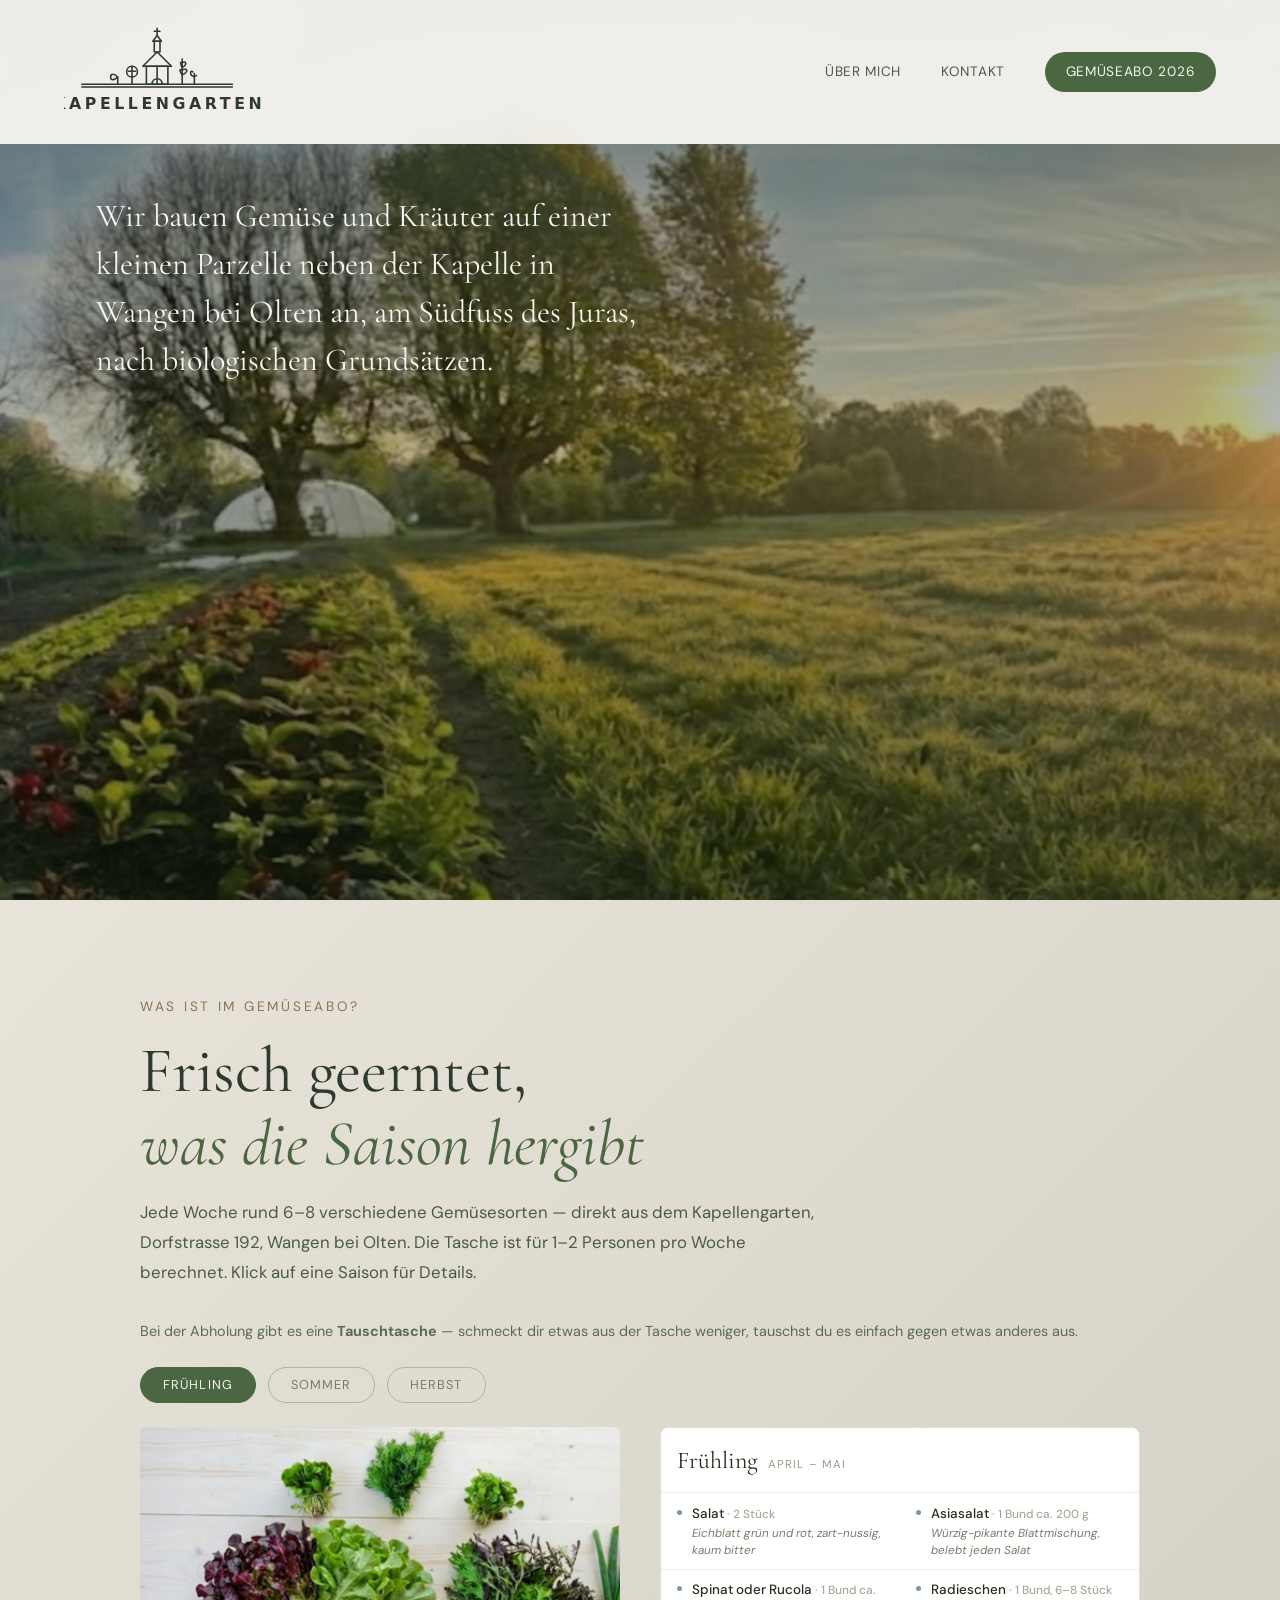
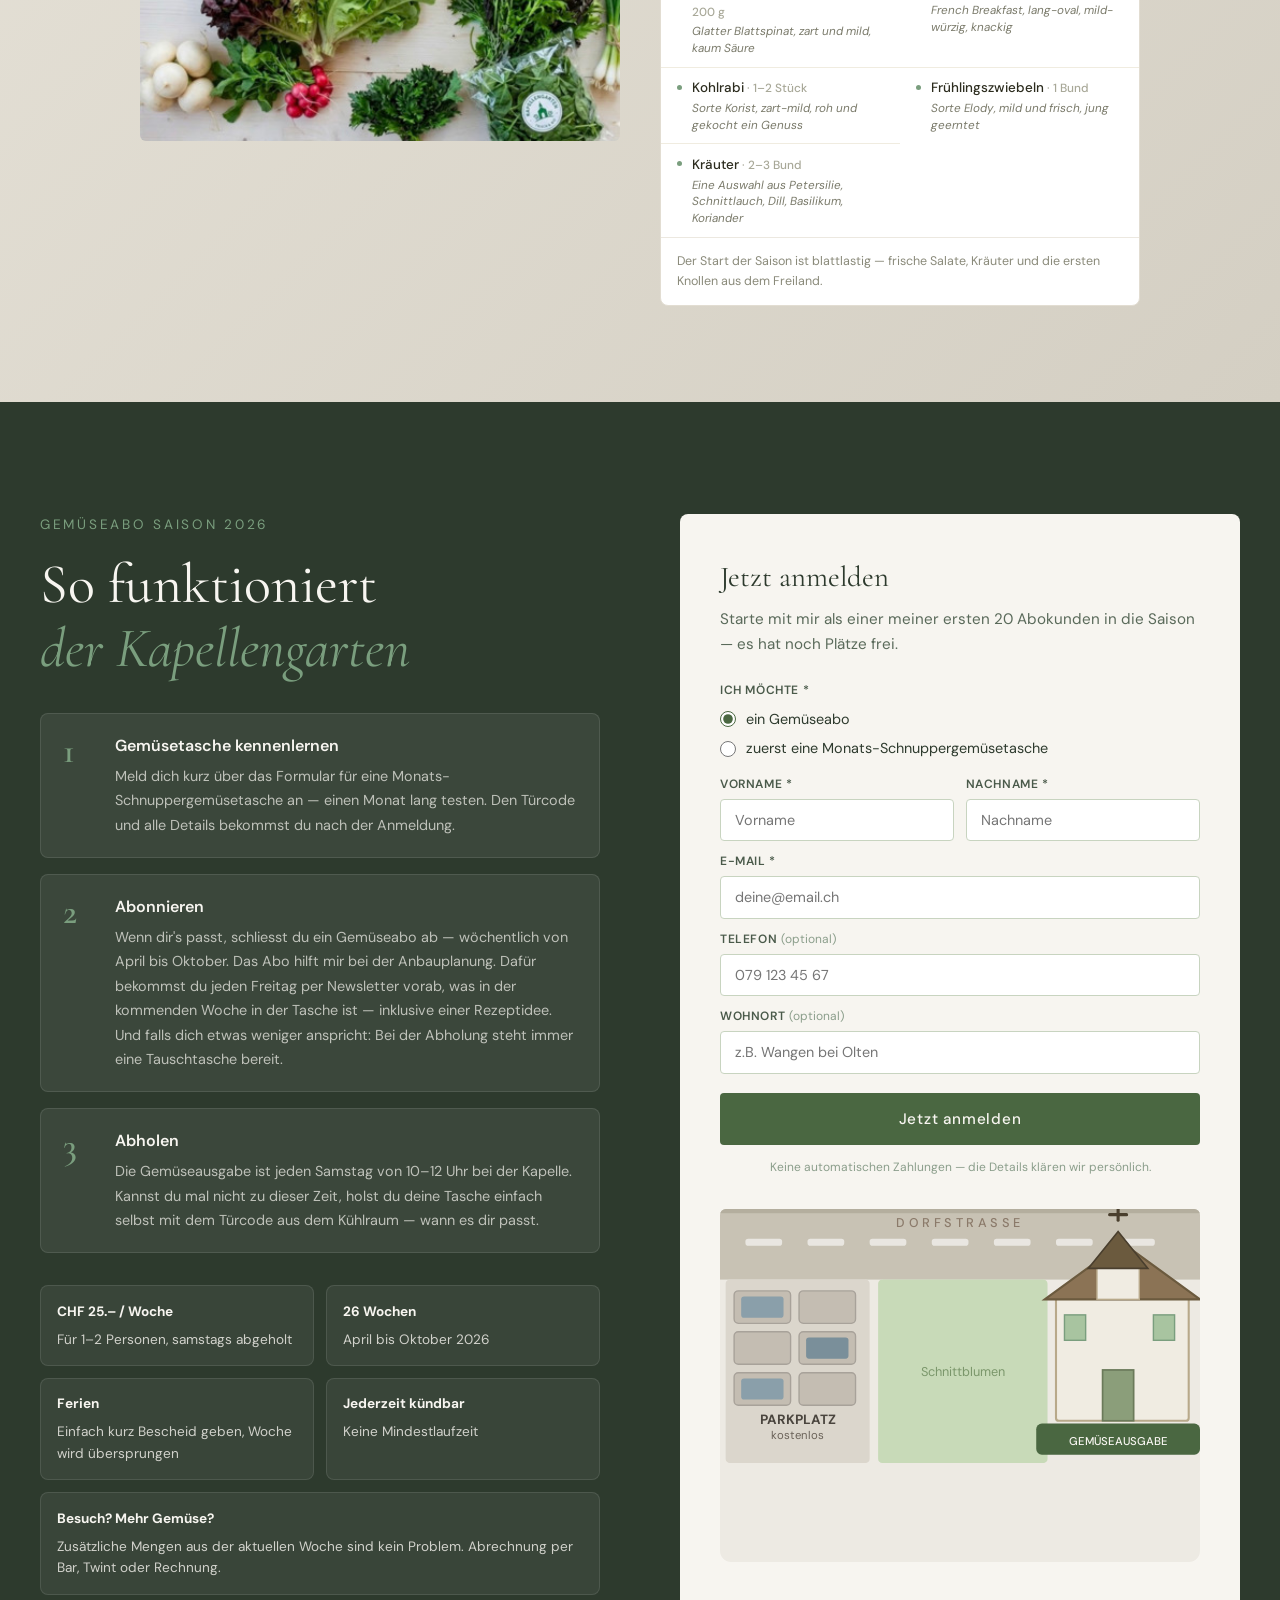
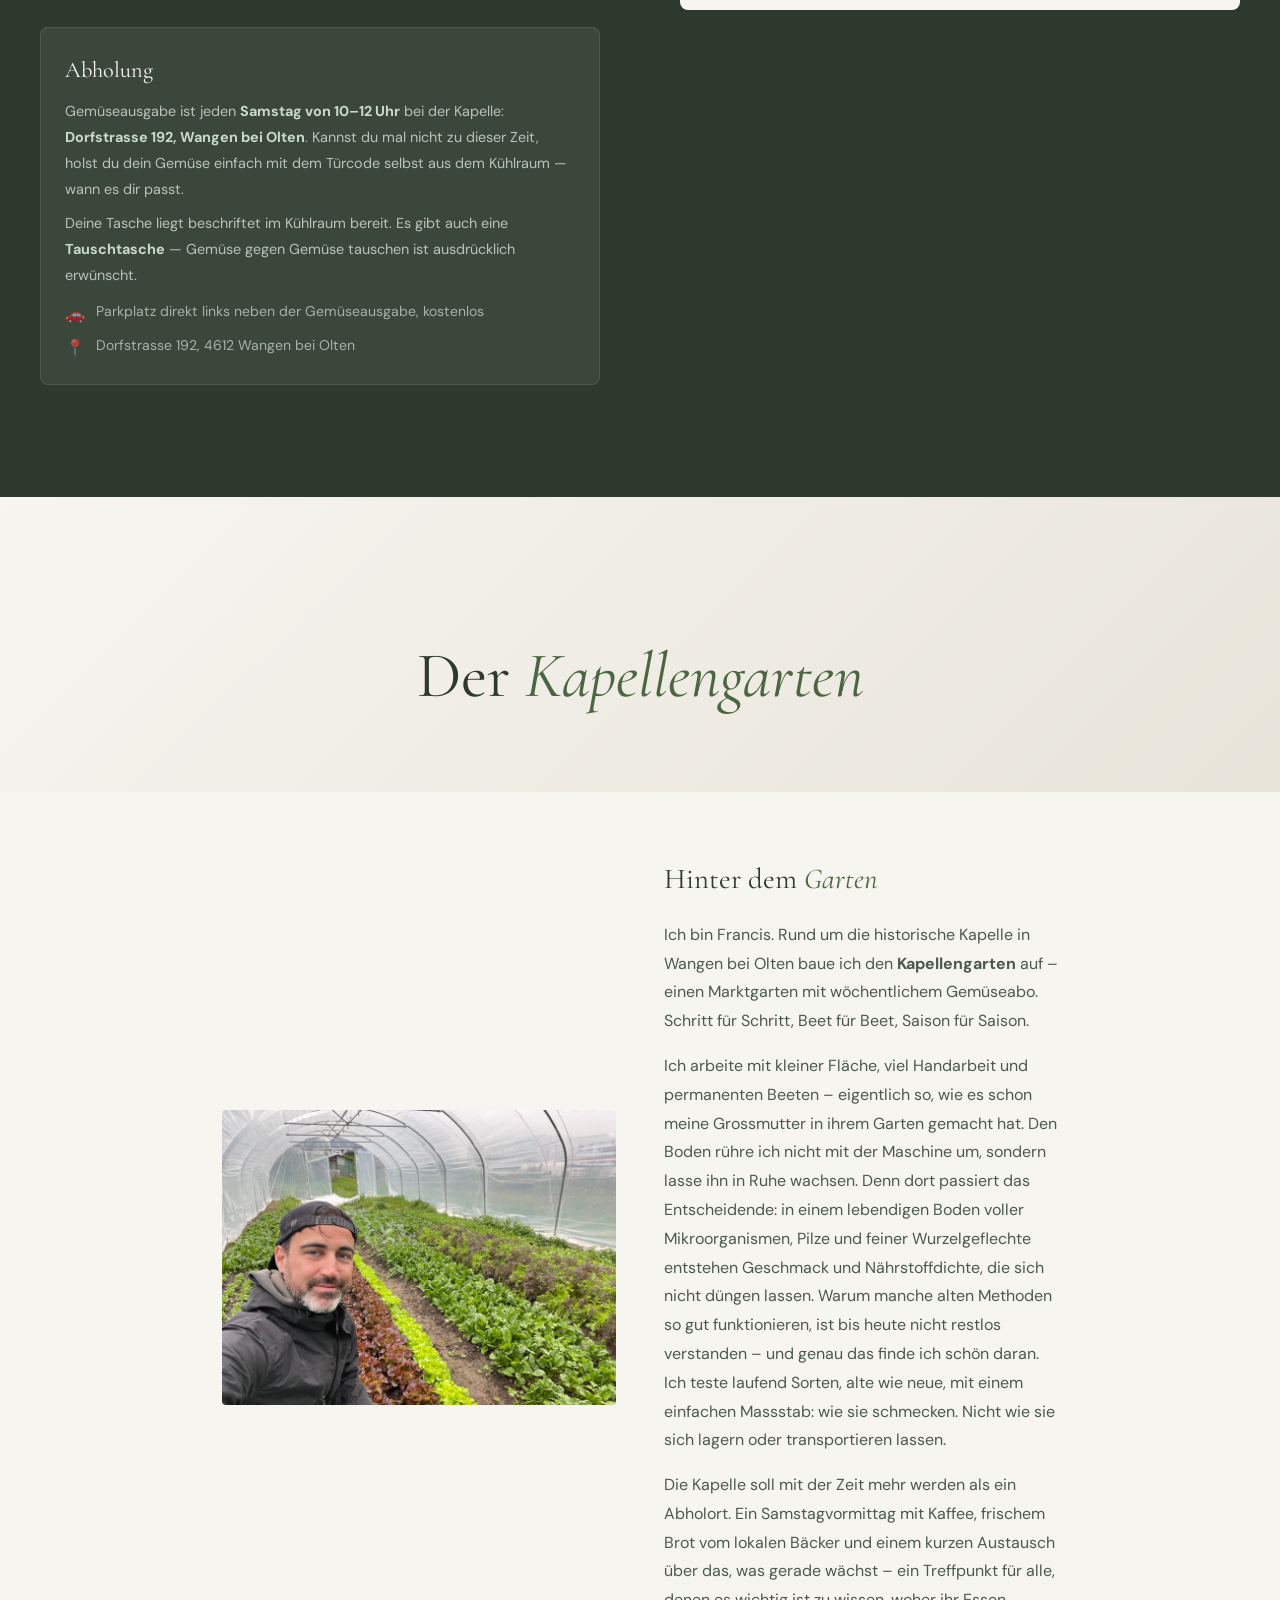
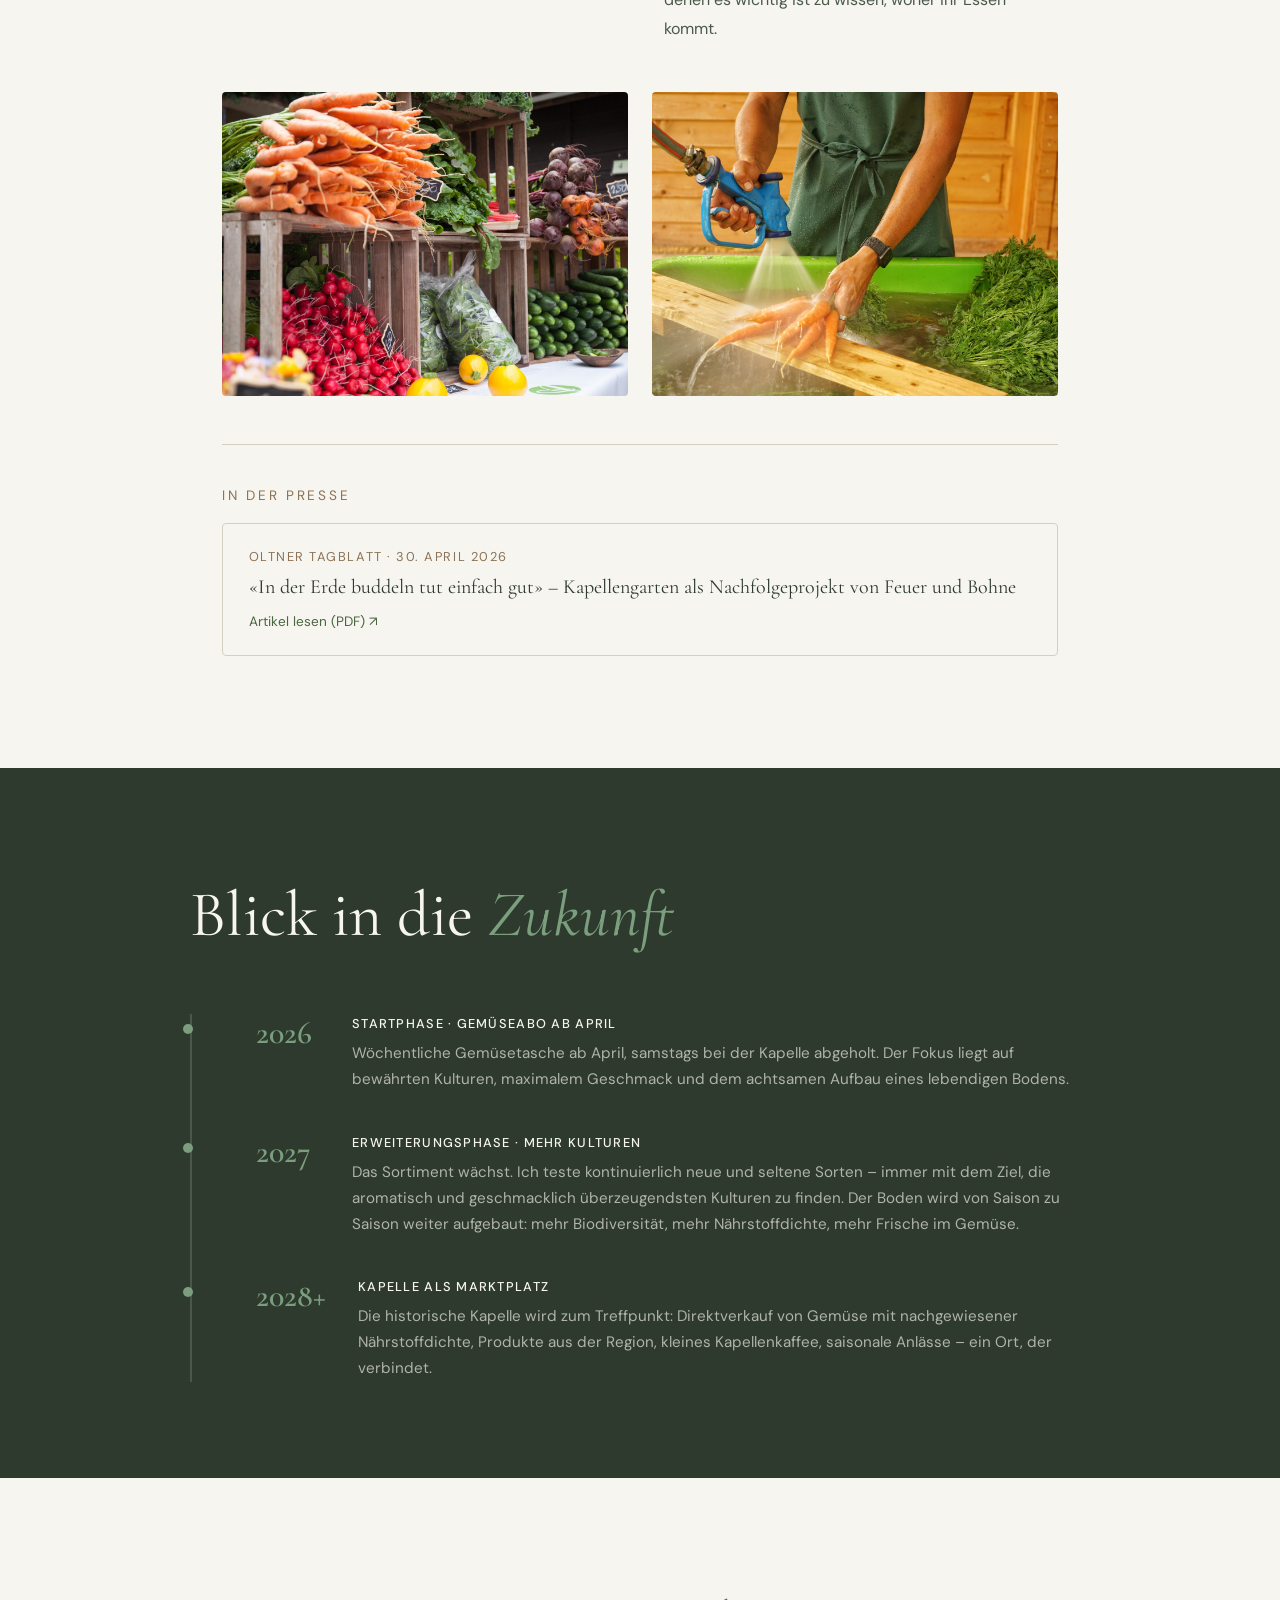
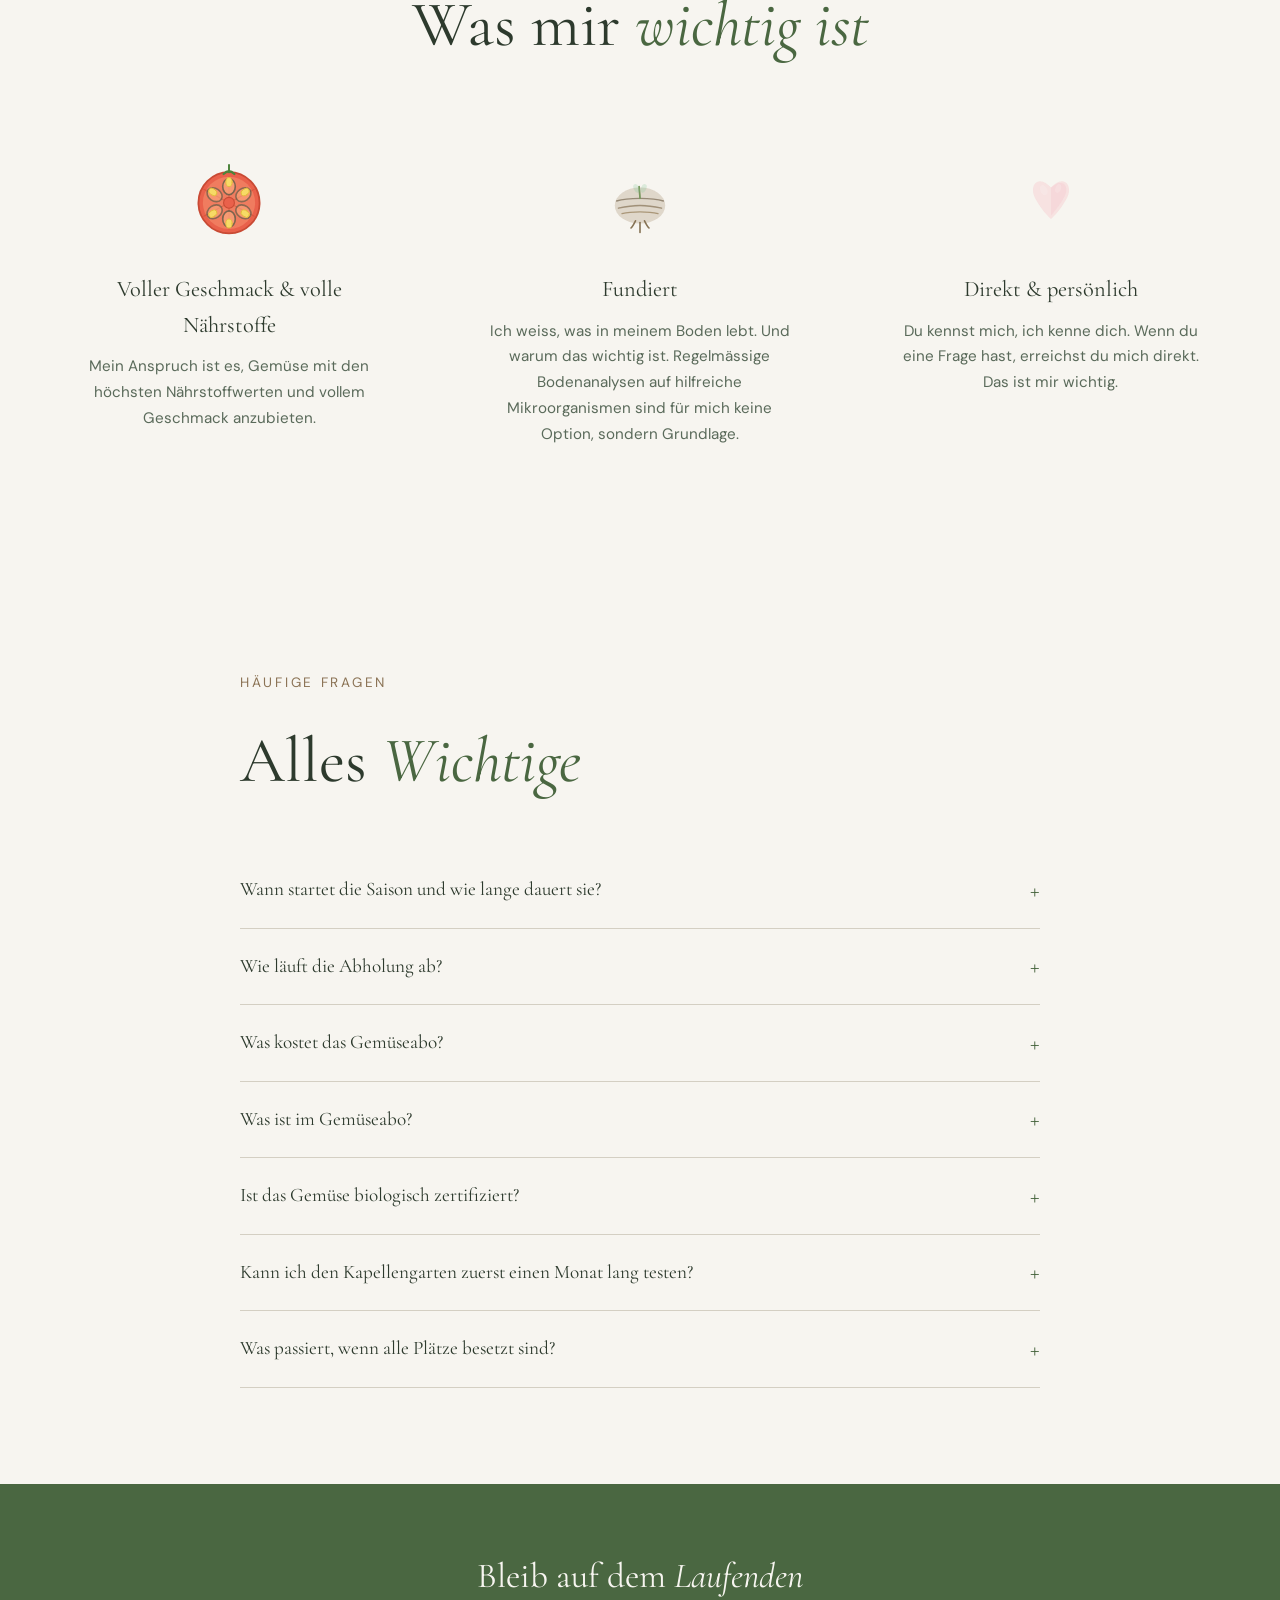
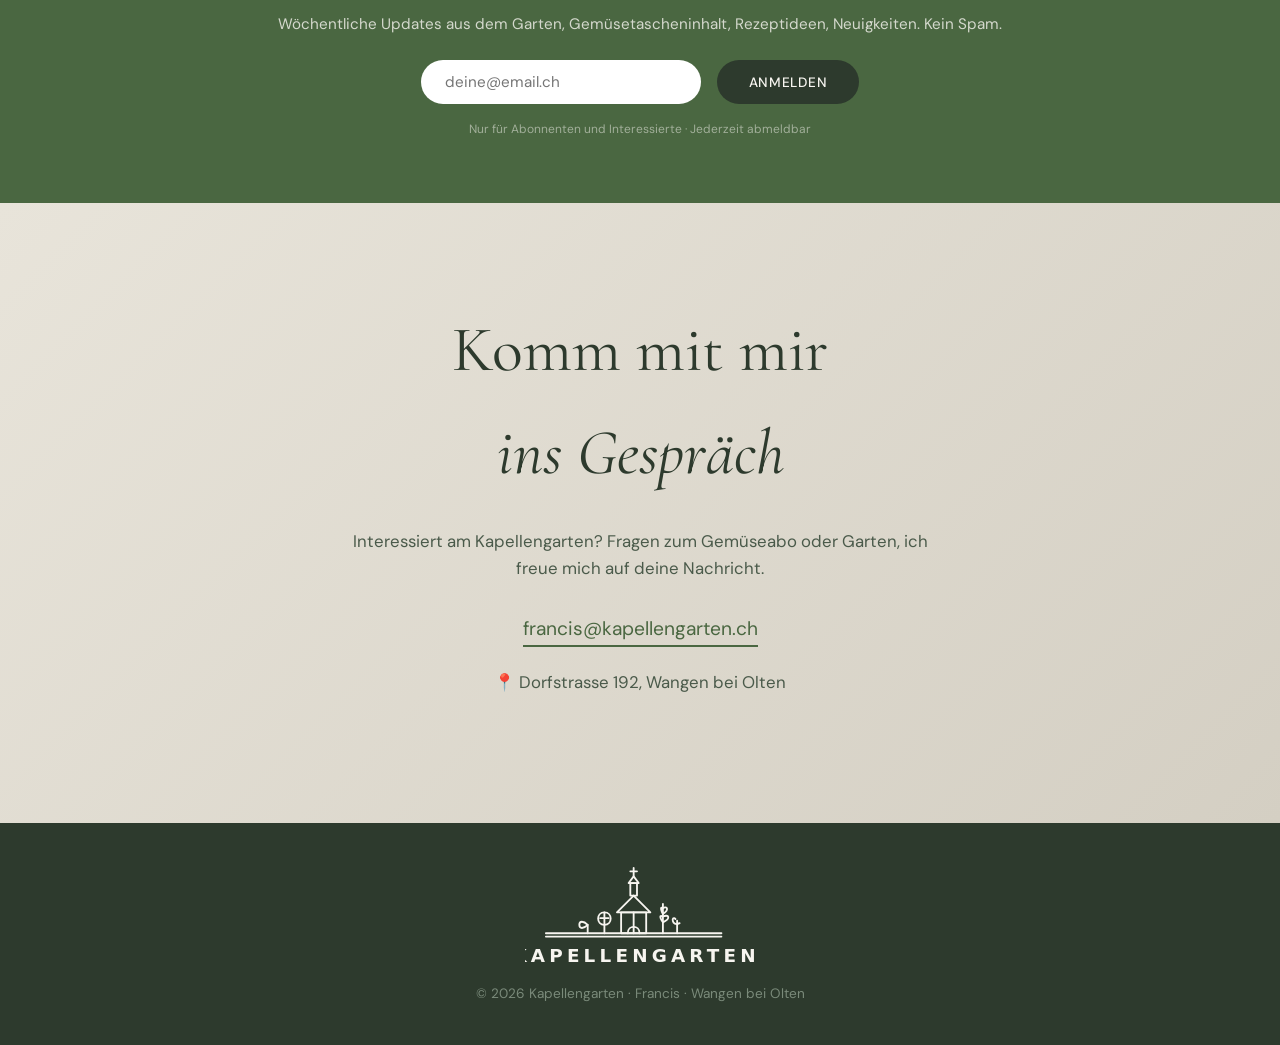
==== commit 9627f3d5: "Remove fixed 8-18 Uhr window for self-pickup, keep it open-ended" ====
--- a/index.html
+++ b/index.html
@@ -416,7 +416,7 @@
 
         <div class="kiste-abholung">
           <h3>Abholung</h3>
-          <p>Gemüseausgabe ist jeden <strong style="color:#c8dbc9">Samstag von 10–12 Uhr</strong> bei der Kapelle: <strong style="color:#c8dbc9">Dorfstrasse 192, Wangen bei Olten</strong>. Kannst du mal nicht zu dieser Zeit, holst du dein Gemüse einfach mit dem Türcode selbst aus dem Kühlraum — flexibel zwischen 8 und 18 Uhr.</p>
+          <p>Gemüseausgabe ist jeden <strong style="color:#c8dbc9">Samstag von 10–12 Uhr</strong> bei der Kapelle: <strong style="color:#c8dbc9">Dorfstrasse 192, Wangen bei Olten</strong>. Kannst du mal nicht zu dieser Zeit, holst du dein Gemüse einfach mit dem Türcode selbst aus dem Kühlraum — wann es dir passt.</p>
           <p>Deine Tasche liegt beschriftet im Kühlraum bereit. Es gibt auch eine <strong style="color:#c8dbc9">Tauschtasche</strong> — Gemüse gegen Gemüse tauschen ist ausdrücklich erwünscht.</p>
           <div class="abholung-infos">
             <div class="abholung-info"><span class="abholung-info-icon">🚗</span><span>Parkplatz direkt links neben der Gemüseausgabe, kostenlos</span></div>
@@ -675,7 +675,7 @@
       </details>
       <details class="faq-item">
         <summary>Wie läuft die Abholung ab?</summary>
-        <div class="faq-a">Die Gemüseausgabe ist jeden <strong>Samstag von 10–12 Uhr</strong> bei der Kapelle: <strong>Dorfstrasse 192, Wangen bei Olten</strong>. Kannst du mal nicht zu dieser Zeit, holst du deine Gemüsetasche einfach selbst mit dem Türcode aus dem Kühlraum — flexibel zwischen 8 und 18 Uhr. Den Code erhältst du nach deiner Anmeldung. Ein Parkplatz steht direkt links neben der Kapelle zur Verfügung, kostenlos. Falls du mal verhindert bist, kann jemand anderes für dich abholen — einfach kurz Bescheid geben.</div>
+        <div class="faq-a">Die Gemüseausgabe ist jeden <strong>Samstag von 10–12 Uhr</strong> bei der Kapelle: <strong>Dorfstrasse 192, Wangen bei Olten</strong>. Kannst du mal nicht zu dieser Zeit, holst du deine Gemüsetasche einfach selbst mit dem Türcode aus dem Kühlraum — wann es dir passt. Den Code erhältst du nach deiner Anmeldung. Ein Parkplatz steht direkt links neben der Kapelle zur Verfügung, kostenlos. Falls du mal verhindert bist, kann jemand anderes für dich abholen — einfach kurz Bescheid geben.</div>
       </details>
       <details class="faq-item">
         <summary>Was kostet das Gemüseabo?</summary>
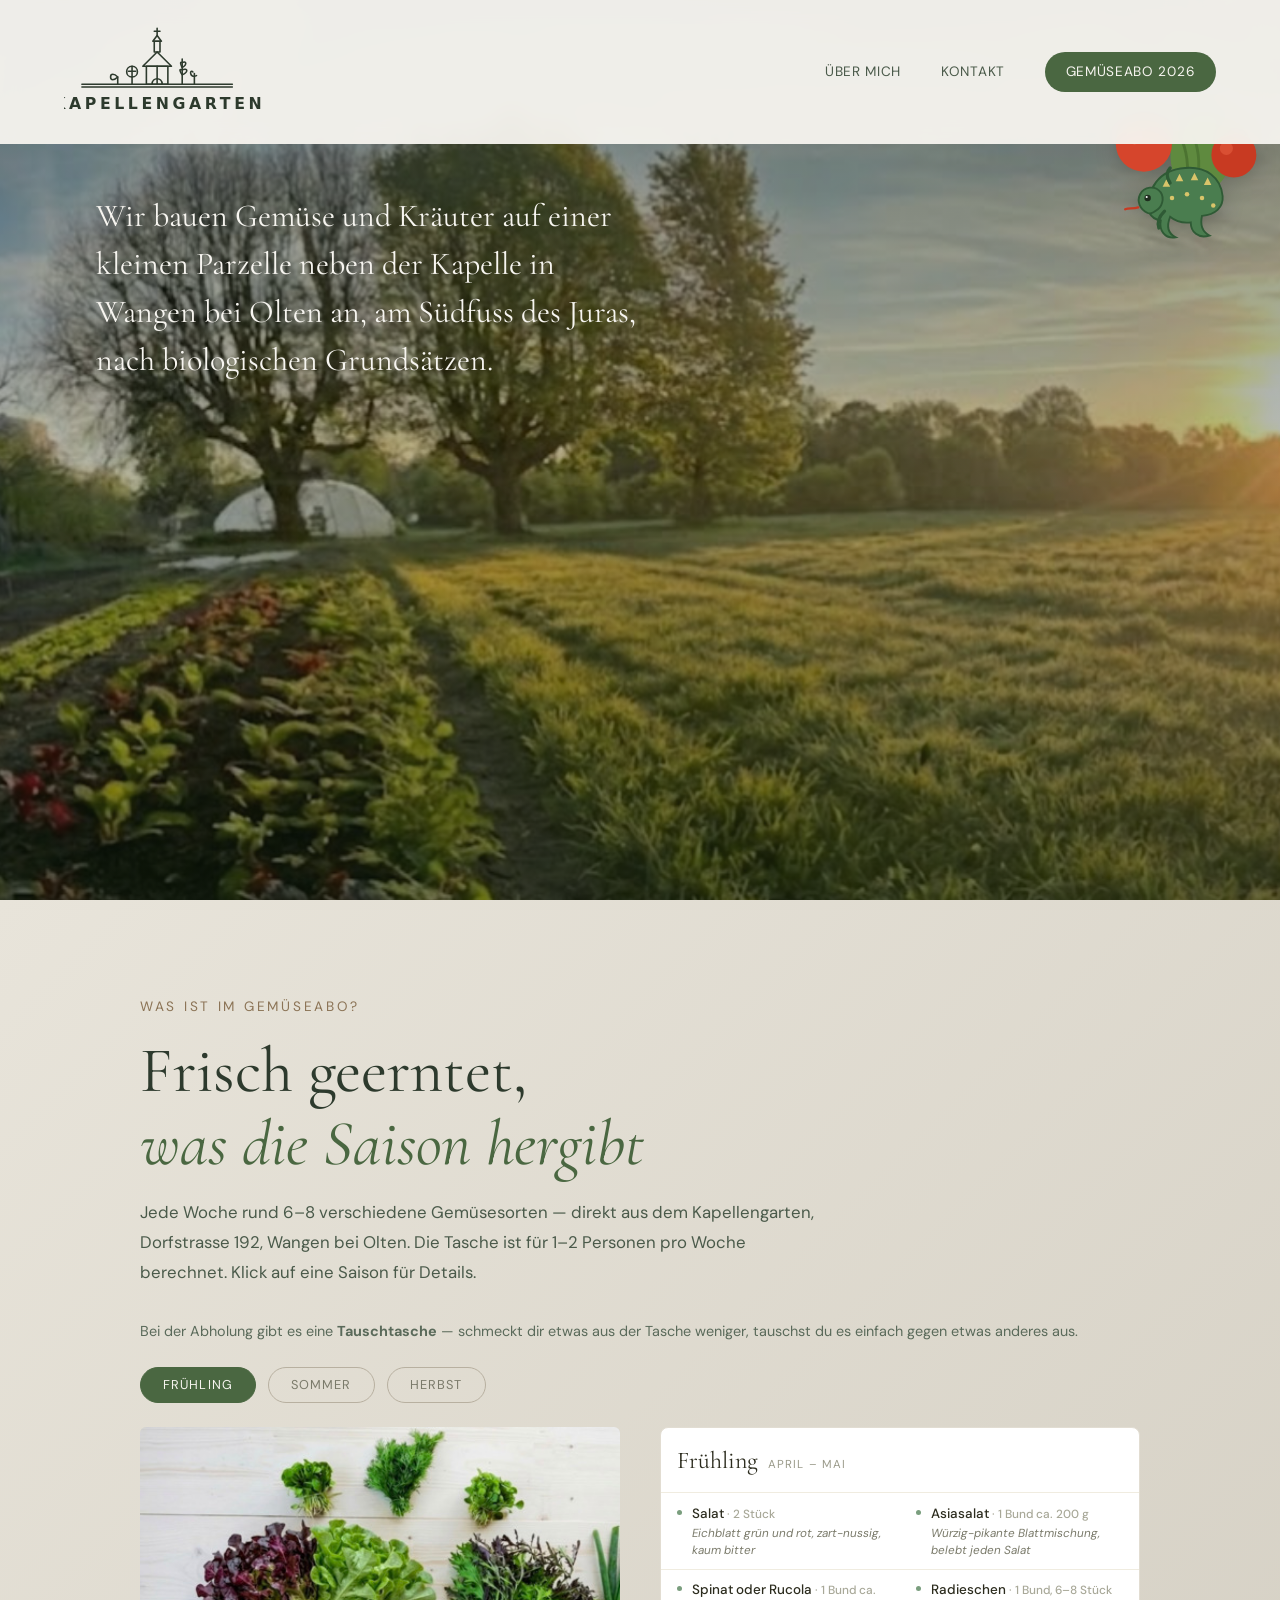
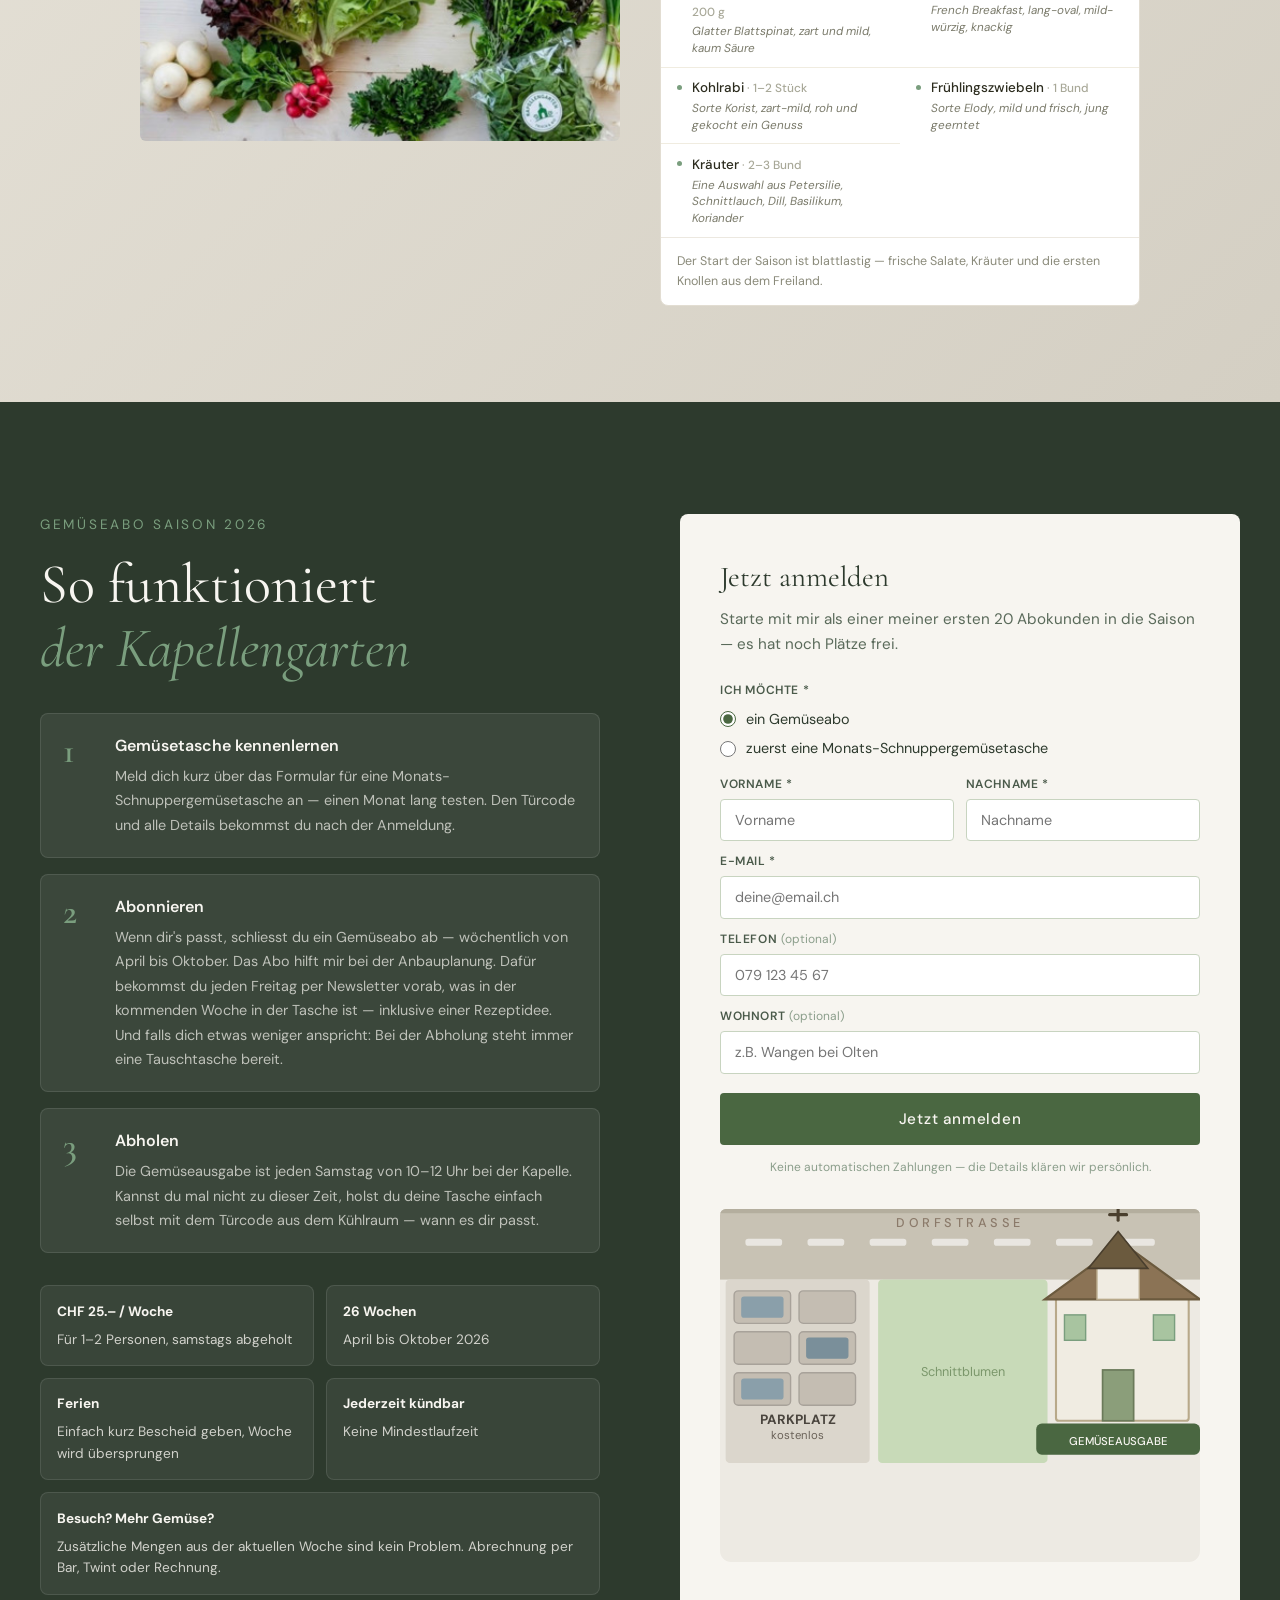
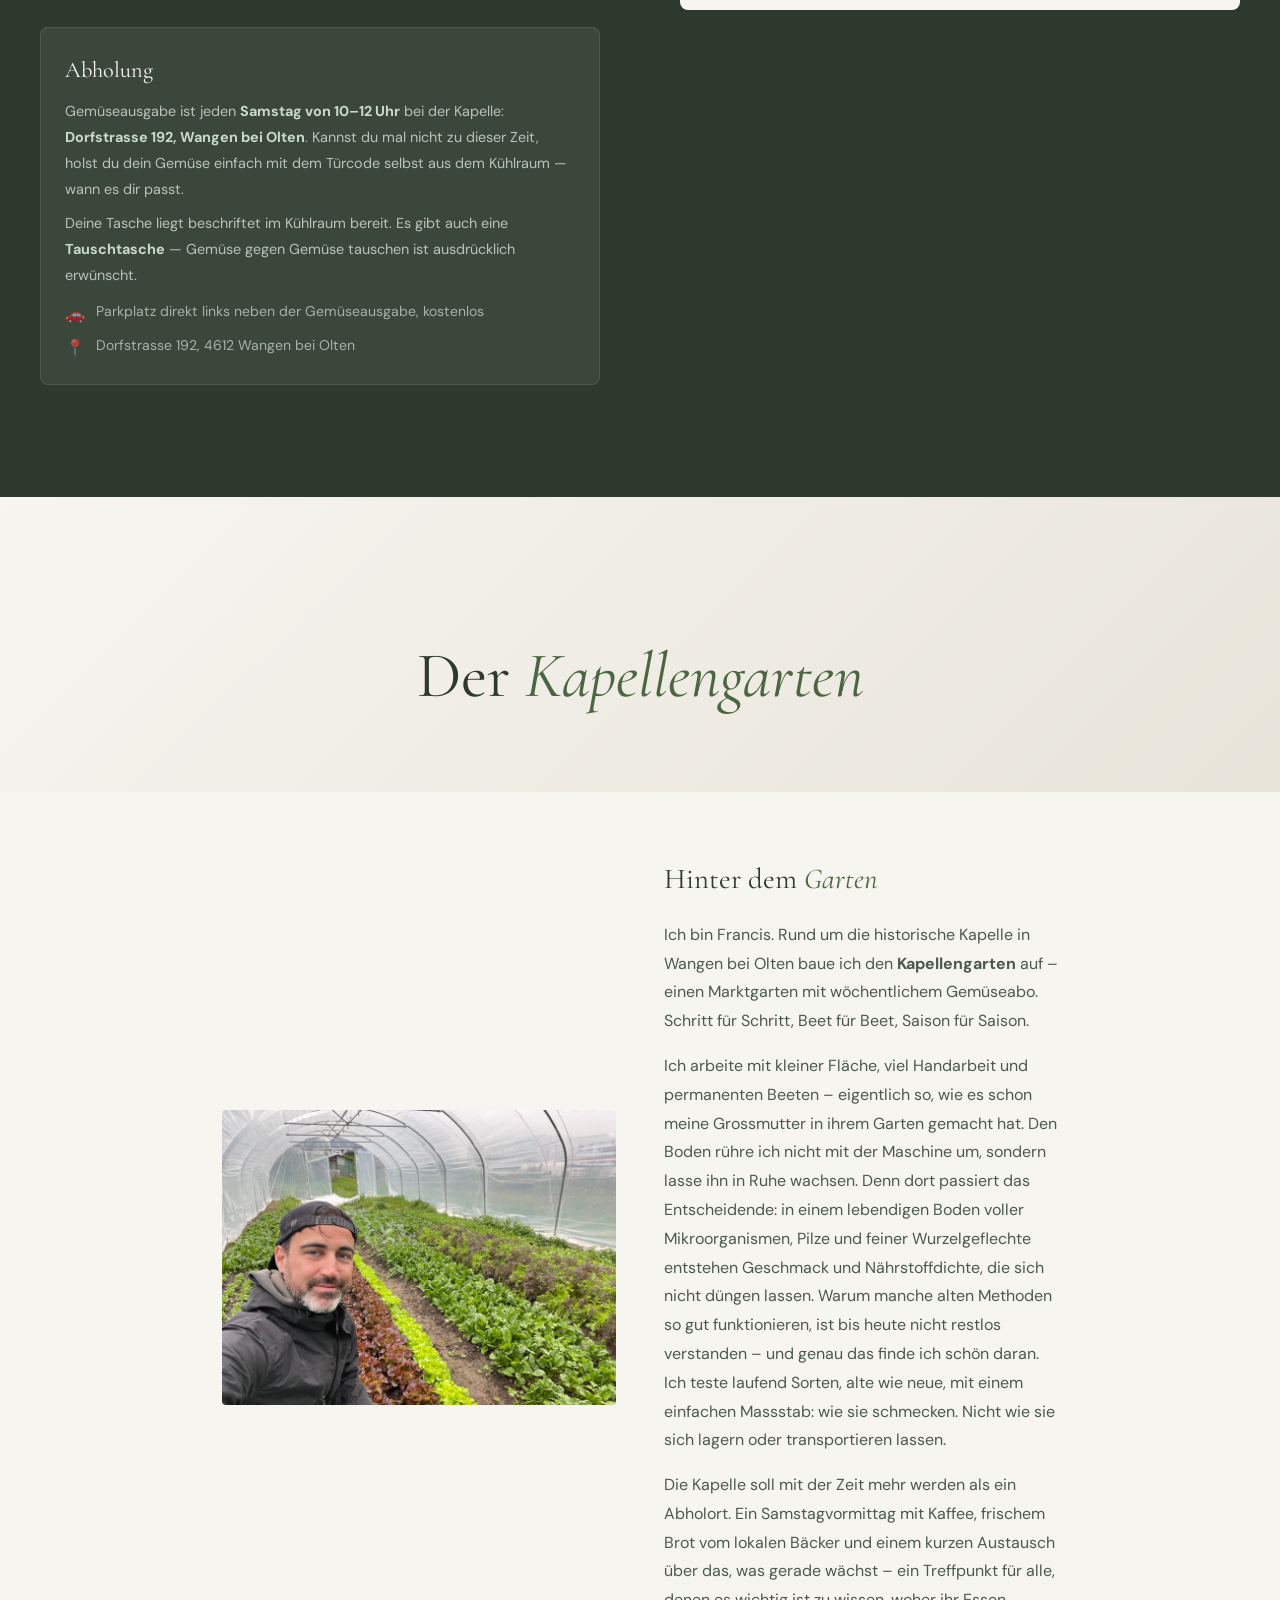
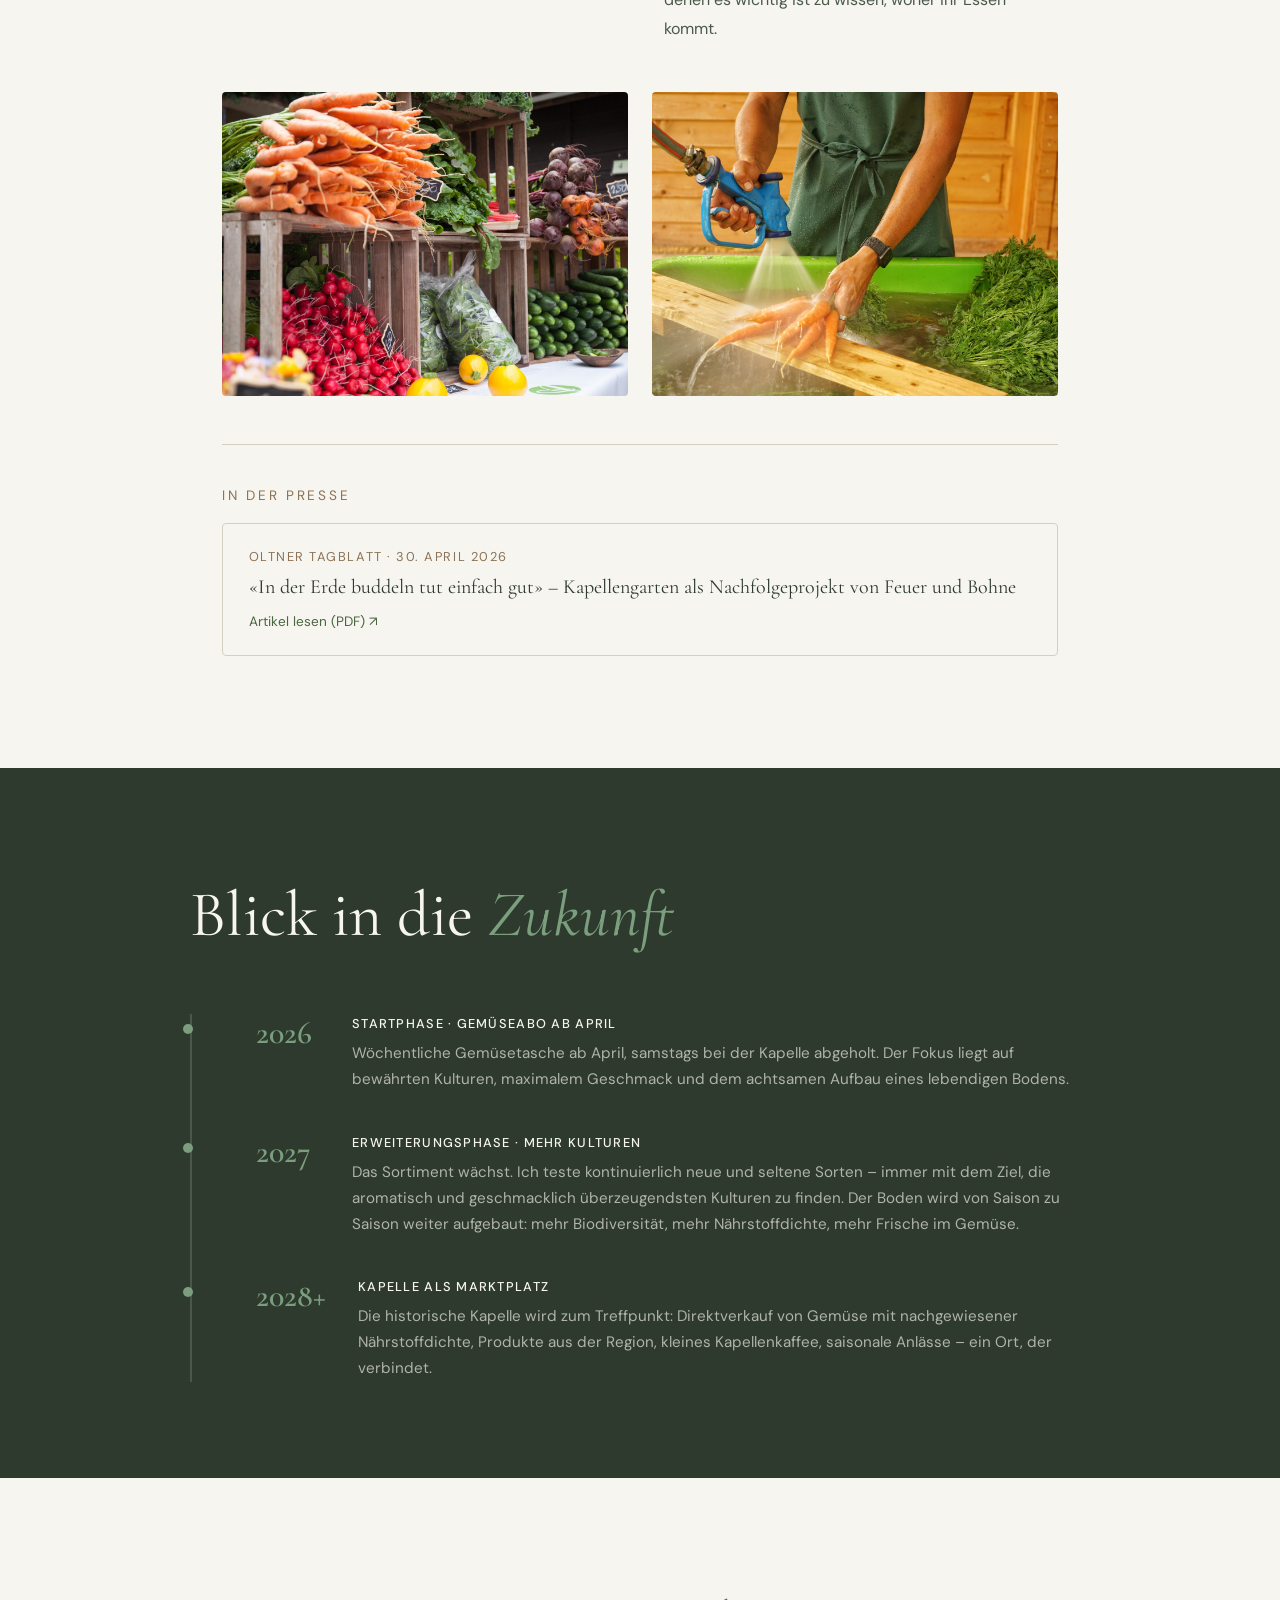
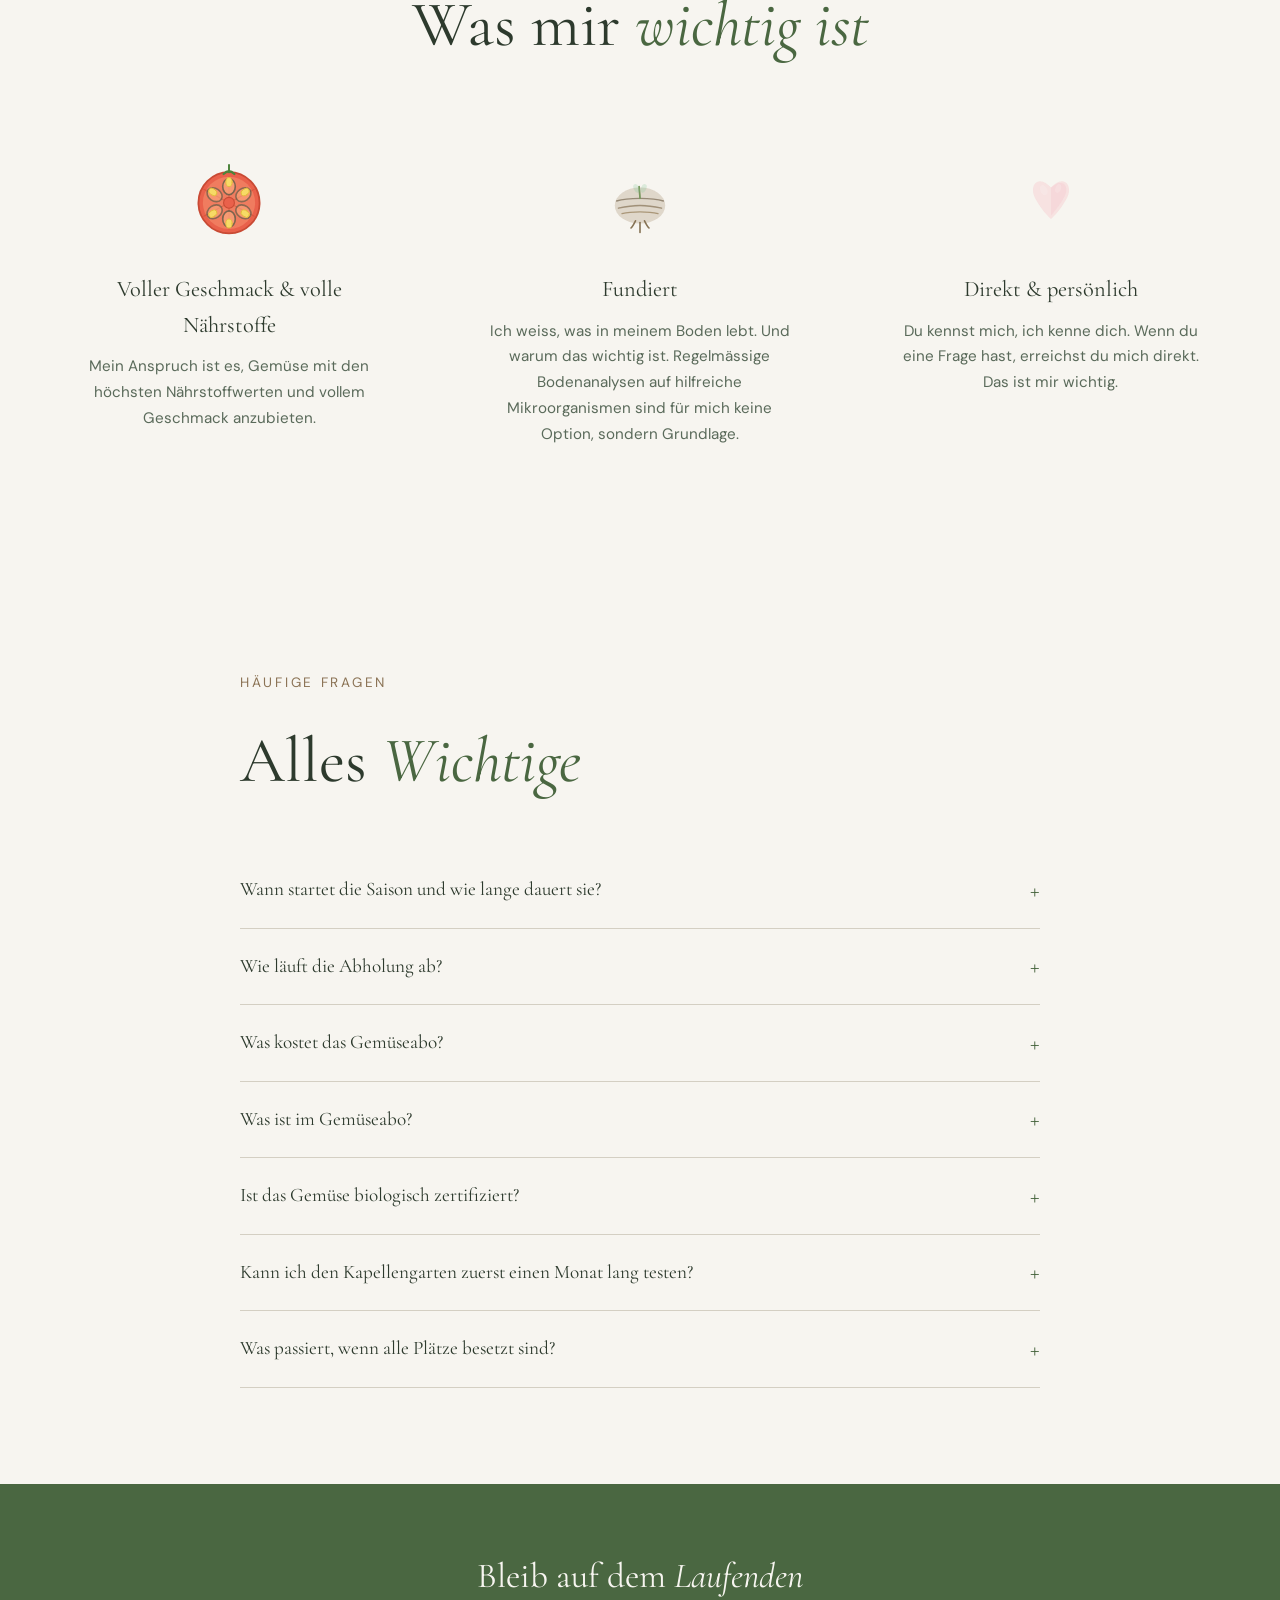
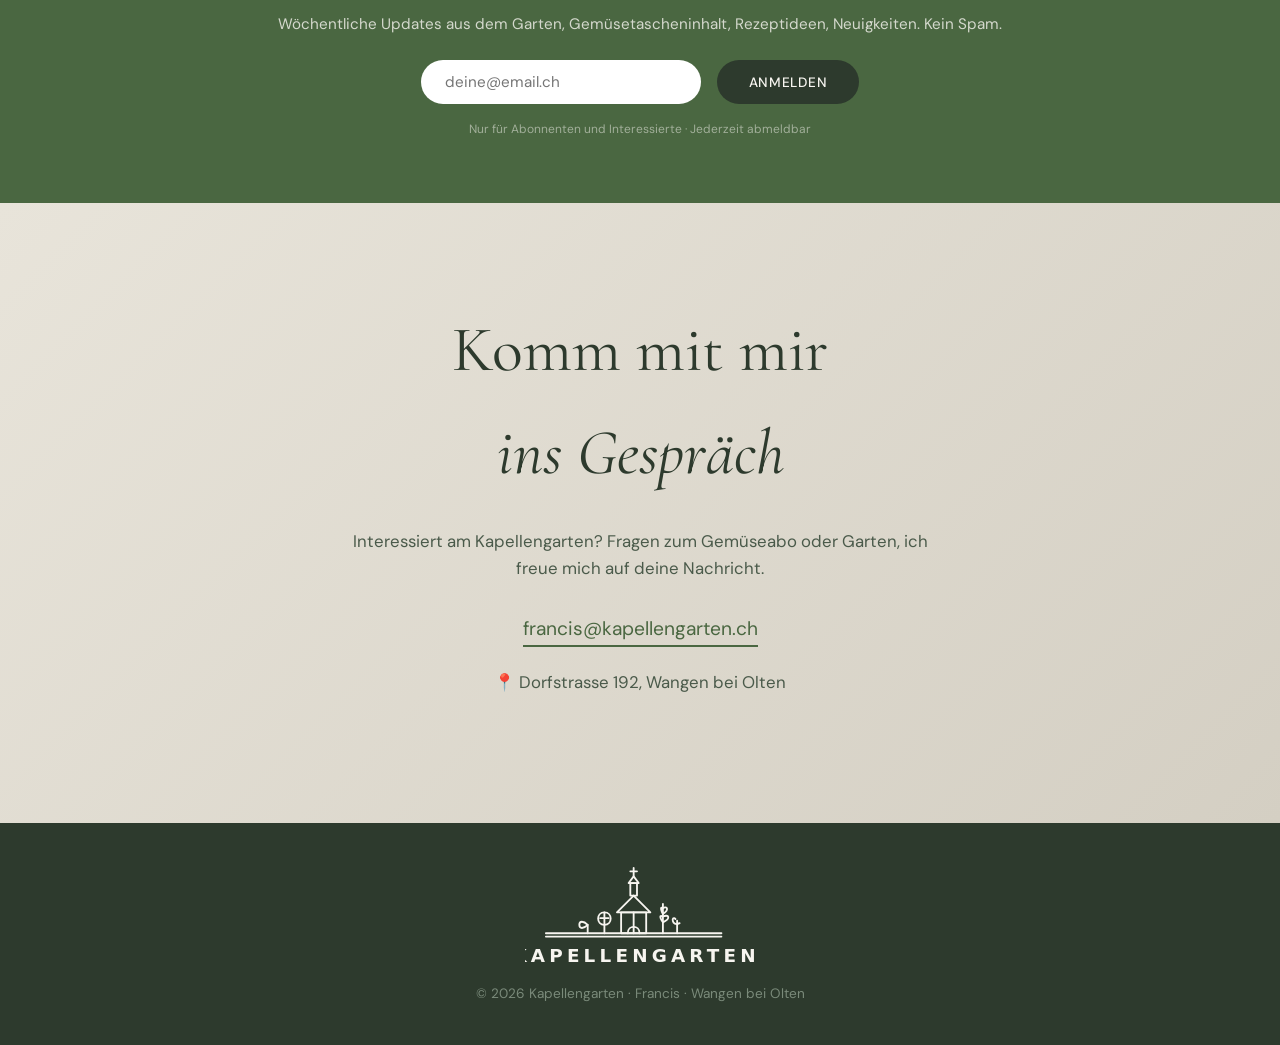
==== commit 37a38f7b: "Füge kleine Mauereidechse-Illustration im Bali-Stil oben rechts im Hero hinzu Co-Authored-By: Claude" ====
--- a/index.html
+++ b/index.html
@@ -55,6 +55,10 @@
     .einblenden-2 { animation-delay:.4s; opacity:0; }
     .einblenden-3 { animation-delay:.6s; opacity:0; }
     .hero { position:relative; min-height:100vh; display:flex; align-items:flex-start; justify-content:flex-start; padding:2rem; overflow:hidden; background:url('kapellengartenimagined.jpg') center/cover no-repeat; }
+    .hero-critter { position:absolute; top:108px; right:18px; width:150px; z-index:5; pointer-events:none; filter:drop-shadow(0 6px 10px rgba(0,0,0,.18)); }
+    @media (max-width:768px) {
+      .hero-critter { width:96px; top:88px; right:8px; }
+    }
     .hero::before { content:''; position:absolute; inset:0; background:linear-gradient(to bottom,rgba(15,28,12,.52) 0%,rgba(15,28,12,.28) 55%,rgba(15,28,12,.58) 100%); z-index:1; }
     .hero-content { text-align:left; max-width:700px; z-index:2; margin-top:10rem; margin-left:4rem; }
     .hero-location { font-family:'DM Sans',sans-serif; font-size:.85rem; letter-spacing:.2em; text-transform:uppercase; color:rgba(247,245,240,.68); margin-bottom:1.5rem; }
@@ -208,8 +212,8 @@
       .nav-links.active { right:0; }
       .nav-links a { font-size:1rem; padding:.5rem 0; }
       .hero { padding:2rem 1.5rem; background-size: cover; background-position: 72% center; }
-      .hero-content { margin-left:1rem; margin-top:6rem; }
-      .hero-tagline { font-size:clamp(1.1rem,5vw,1.4rem); }
+      .hero-content { margin-left:1rem; margin-top:9rem; }
+      .hero-tagline { font-size:clamp(1.3rem,6vw,1.7rem); }
       .btn-ghost { margin-left:.5rem; margin-top:0; display:inline-block; text-align:center; }
       .btn { display:inline-block; text-align:center; padding:.75rem 1.4rem; font-size:.75rem; }
       .btn-ghost { padding:.75rem 1.2rem; font-size:.75rem; }
@@ -342,6 +346,42 @@
 
   <!-- HERO -->
   <section class="hero">
+    <svg class="hero-critter" viewBox="0 0 160 176" xmlns="http://www.w3.org/2000/svg" aria-hidden="true">
+      <g transform="translate(0,16)">
+      <!-- Gurke -->
+      <path d="M95 -10 C70 -8 58 18 64 48 C68 70 90 80 108 70 C126 60 132 30 124 8 C118 -8 108 -11 95 -10 Z" fill="#5f8a3f"/>
+      <path d="M70 10 C78 22 82 40 80 58" stroke="#3f6428" stroke-width="3" stroke-linecap="round" fill="none" opacity=".6"/>
+      <path d="M82 4 C90 18 94 36 92 54" stroke="#3f6428" stroke-width="3" stroke-linecap="round" fill="none" opacity=".5"/>
+      <!-- Tomate links -->
+      <circle cx="34" cy="22" r="30" fill="#d6452c"/>
+      <circle cx="24" cy="14" r="9" fill="#e8694c" opacity=".7"/>
+      <path d="M22 -4 L34 6 L46 -4 M18 2 L34 1 L50 2" stroke="#4f7a32" stroke-width="4" stroke-linecap="round" fill="none"/>
+      <!-- Tomate rechts -->
+      <circle cx="130" cy="34" r="24" fill="#c83a22"/>
+      <circle cx="122" cy="27" r="7" fill="#e0593a" opacity=".7"/>
+      <path d="M118 12 L130 0 L142 12" stroke="#4f7a32" stroke-width="3.5" stroke-linecap="round" fill="none"/>
+      <!-- Mauereidechse, lugt aus dem Gemüse -->
+      <g>
+        <path d="M40 96 C36 70 50 50 78 48 C100 46 116 58 118 78 C119 90 110 98 96 99 C94 108 96 116 104 120 C92 124 84 116 84 106 C76 107 68 105 62 100 C58 110 60 118 68 122 C56 124 50 114 52 104 C46 103 42 100 40 96 Z" fill="#4a7d4f"/>
+        <path d="M40 96 C36 70 50 50 78 48 C100 46 116 58 118 78 C119 90 110 98 96 99 C94 108 96 116 104 120 C92 124 84 116 84 106 C76 107 68 105 62 100 C58 110 60 118 68 122 C56 124 50 114 52 104 C46 103 42 100 40 96 Z" fill="none" stroke="#2f5a35" stroke-width="2"/>
+        <!-- Bali-Ornament Rückenmuster -->
+        <path d="M58 60 L62 68 L54 68 Z M72 54 L76 62 L68 62 Z M88 53 L92 61 L84 61 Z M102 58 L106 66 L98 66 Z" fill="#d9c46a"/>
+        <circle cx="64" cy="80" r="2.4" fill="#d9c46a"/>
+        <circle cx="80" cy="76" r="2.4" fill="#d9c46a"/>
+        <circle cx="96" cy="80" r="2.4" fill="#d9c46a"/>
+        <circle cx="108" cy="88" r="2.4" fill="#d9c46a"/>
+        <!-- Kopf -->
+        <path d="M38 96 C30 92 26 84 30 76 C34 68 46 66 52 74 C56 80 54 90 46 94 C44 96 40 97 38 96 Z" fill="#4a7d4f" stroke="#2f5a35" stroke-width="2"/>
+        <circle cx="38" cy="80" r="3.4" fill="#1f2e1f"/>
+        <circle cx="37" cy="79" r="1.1" fill="#fff"/>
+        <!-- Zunge -->
+        <path d="M28 90 C22 92 18 90 14 92" stroke="#c83a22" stroke-width="2.4" stroke-linecap="round" fill="none"/>
+        <!-- Beinchen -->
+        <path d="M56 94 C50 100 48 106 50 112" stroke="#2f5a35" stroke-width="3.5" stroke-linecap="round" fill="none"/>
+        <path d="M62 64 C58 58 58 52 62 48" stroke="#2f5a35" stroke-width="3.5" stroke-linecap="round" fill="none"/>
+      </g>
+      </g>
+    </svg>
     <div class="hero-content">
       <p class="hero-tagline einblenden einblenden-1">Wir bauen Gemüse und Kräuter auf einer kleinen Parzelle neben der Kapelle in Wangen bei Olten an, am Südfuss des Juras, nach biologischen Grundsätzen.</p>
     </div>
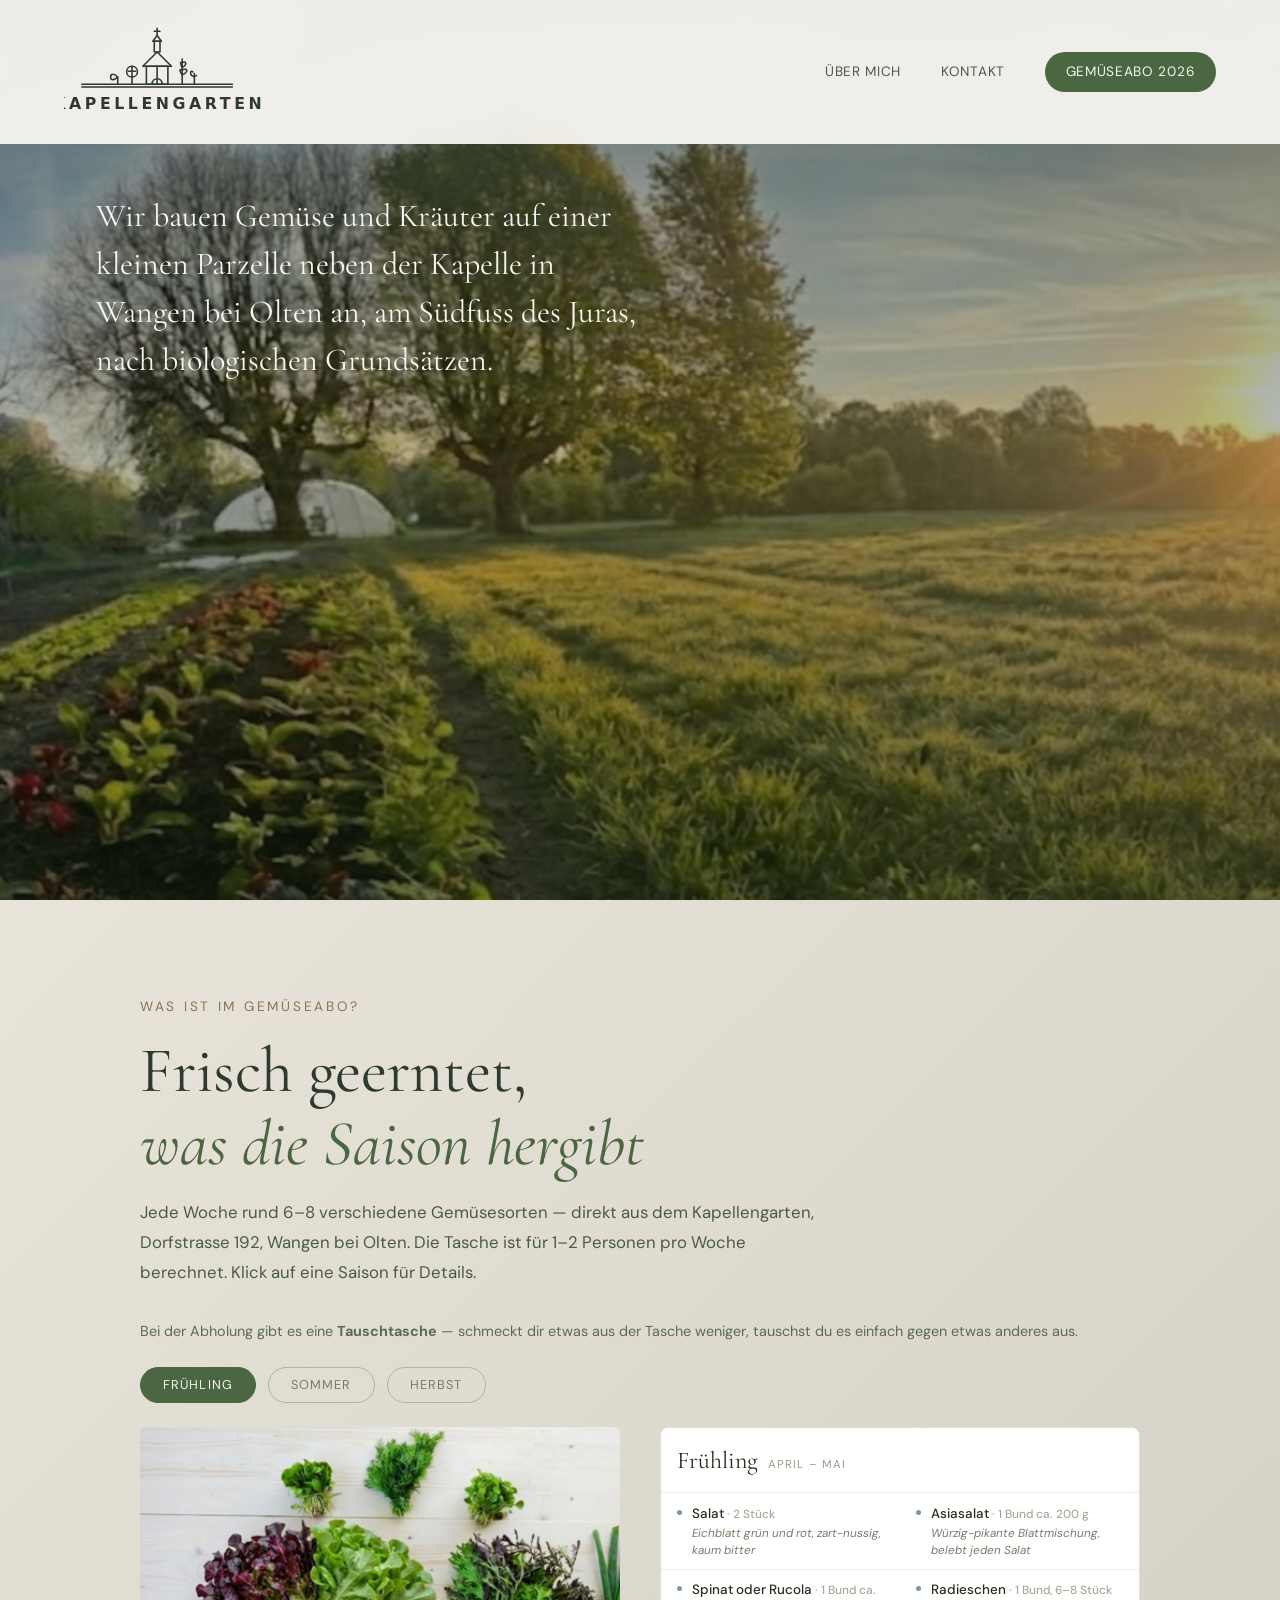
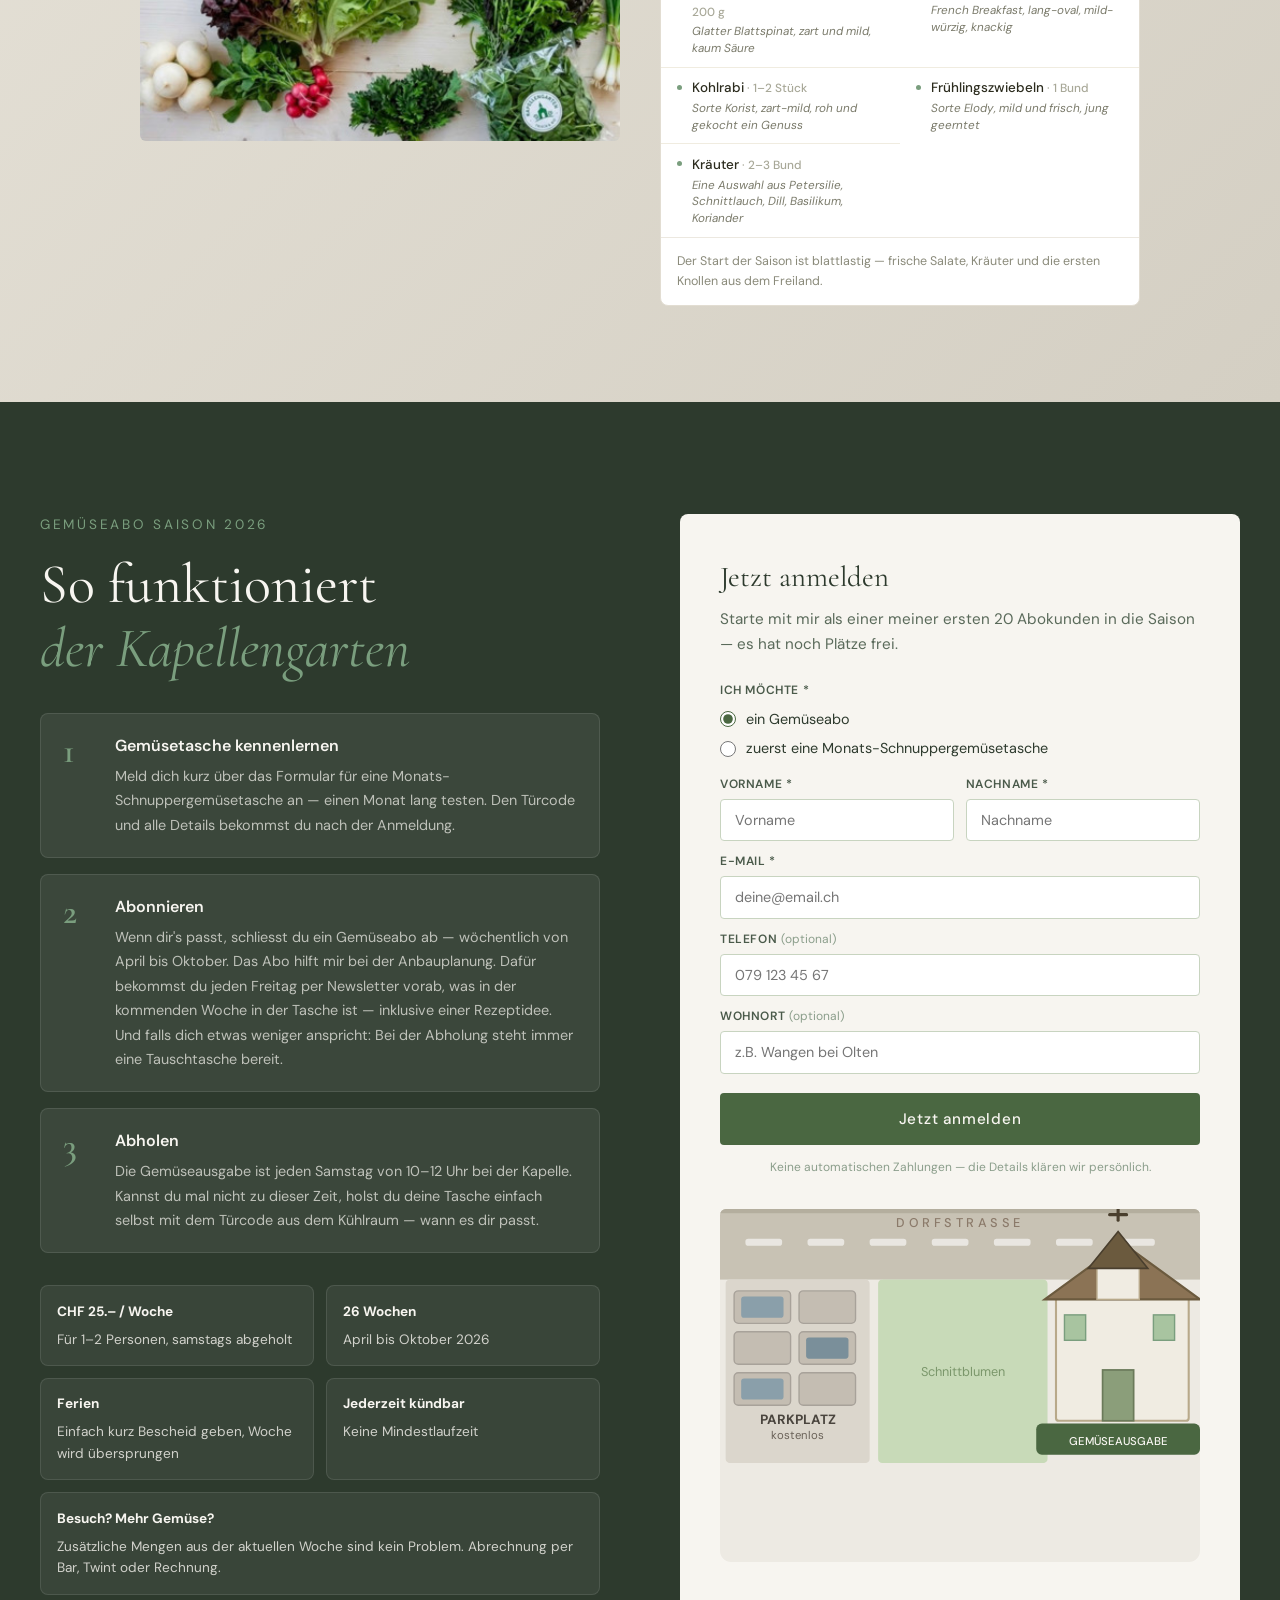
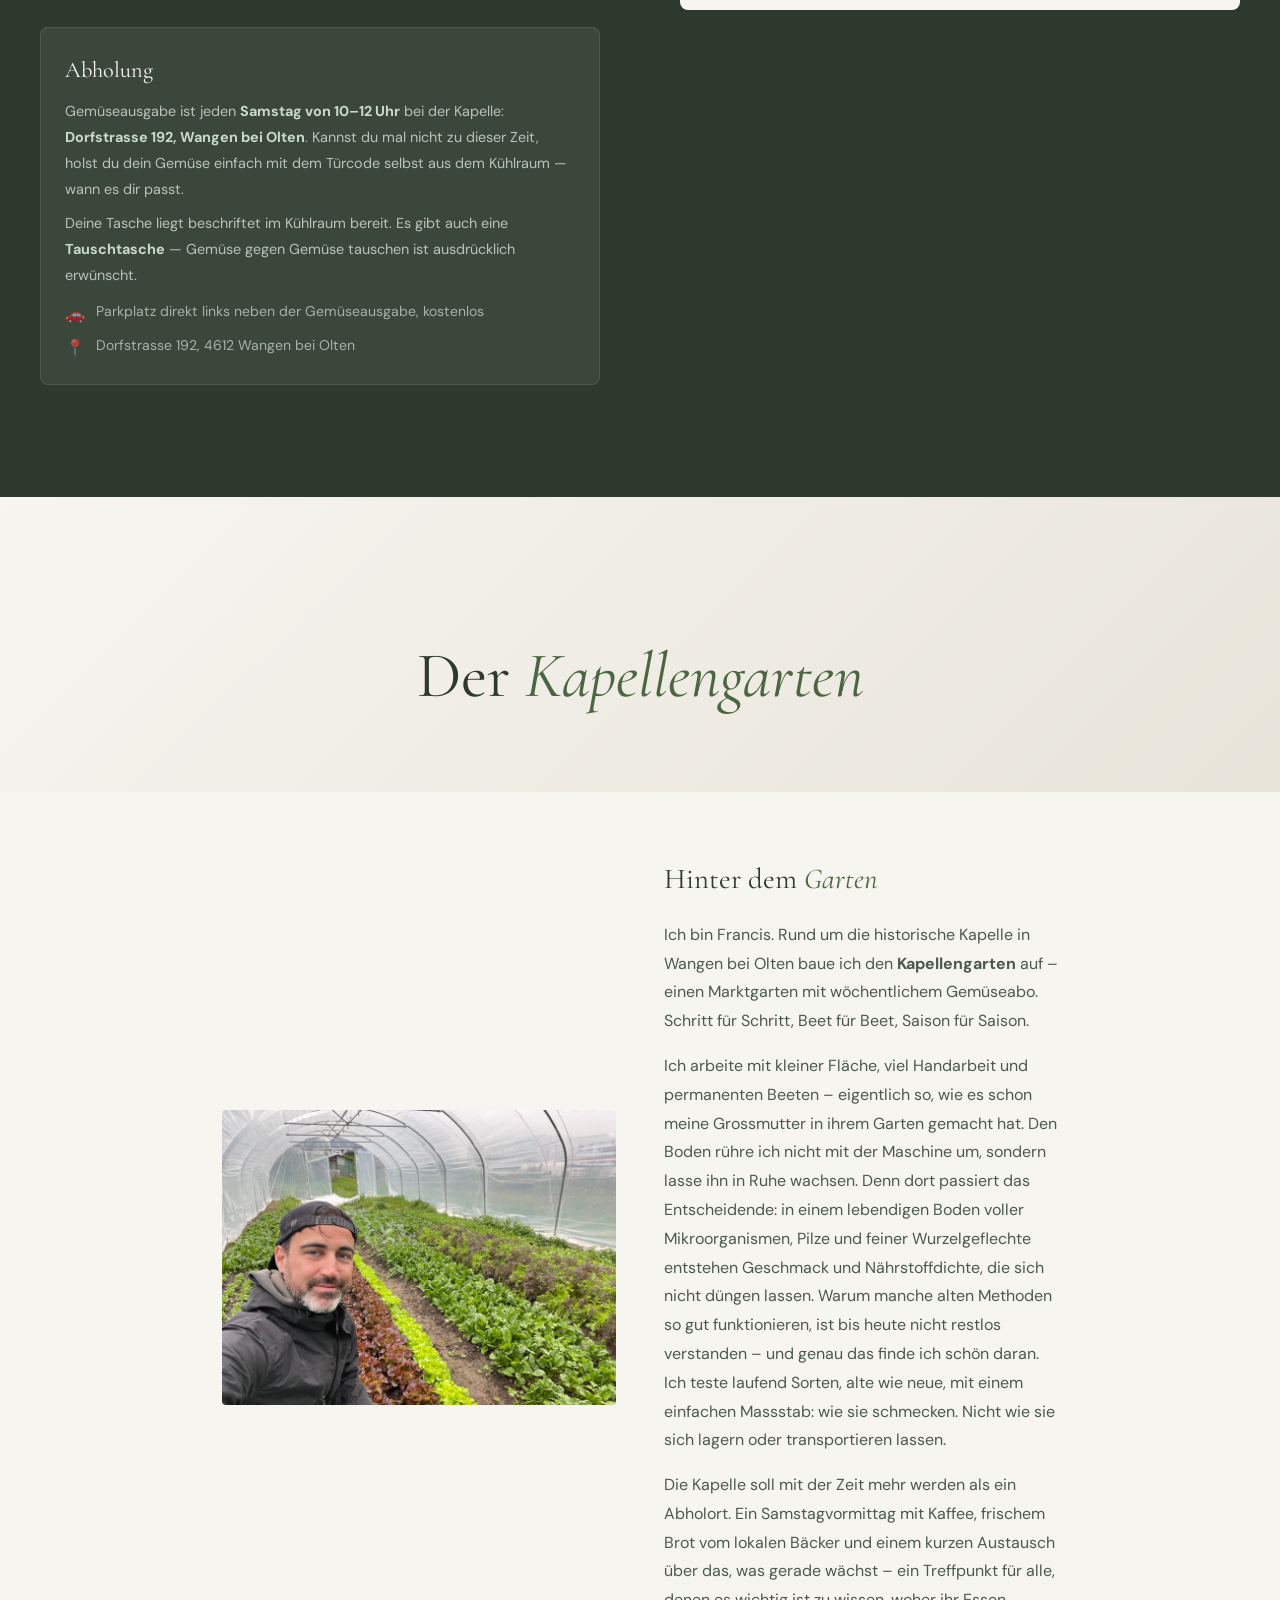
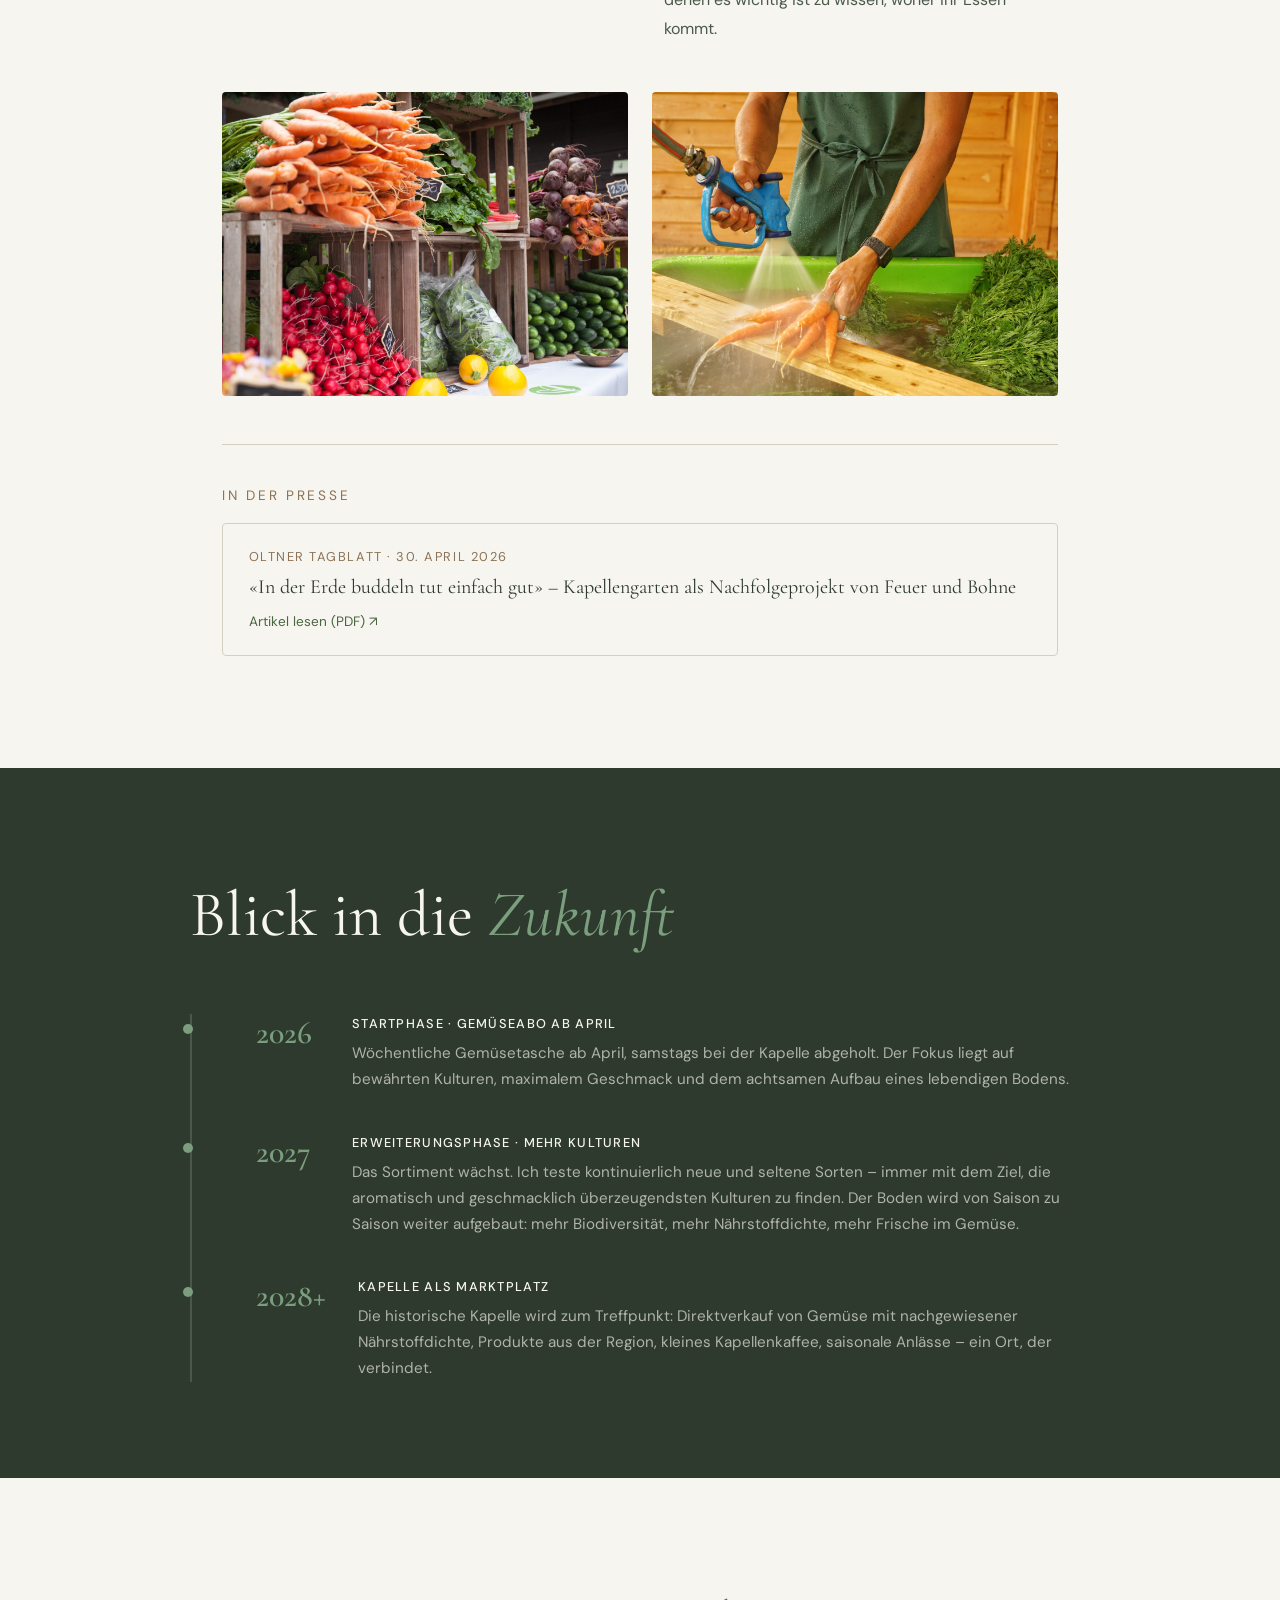
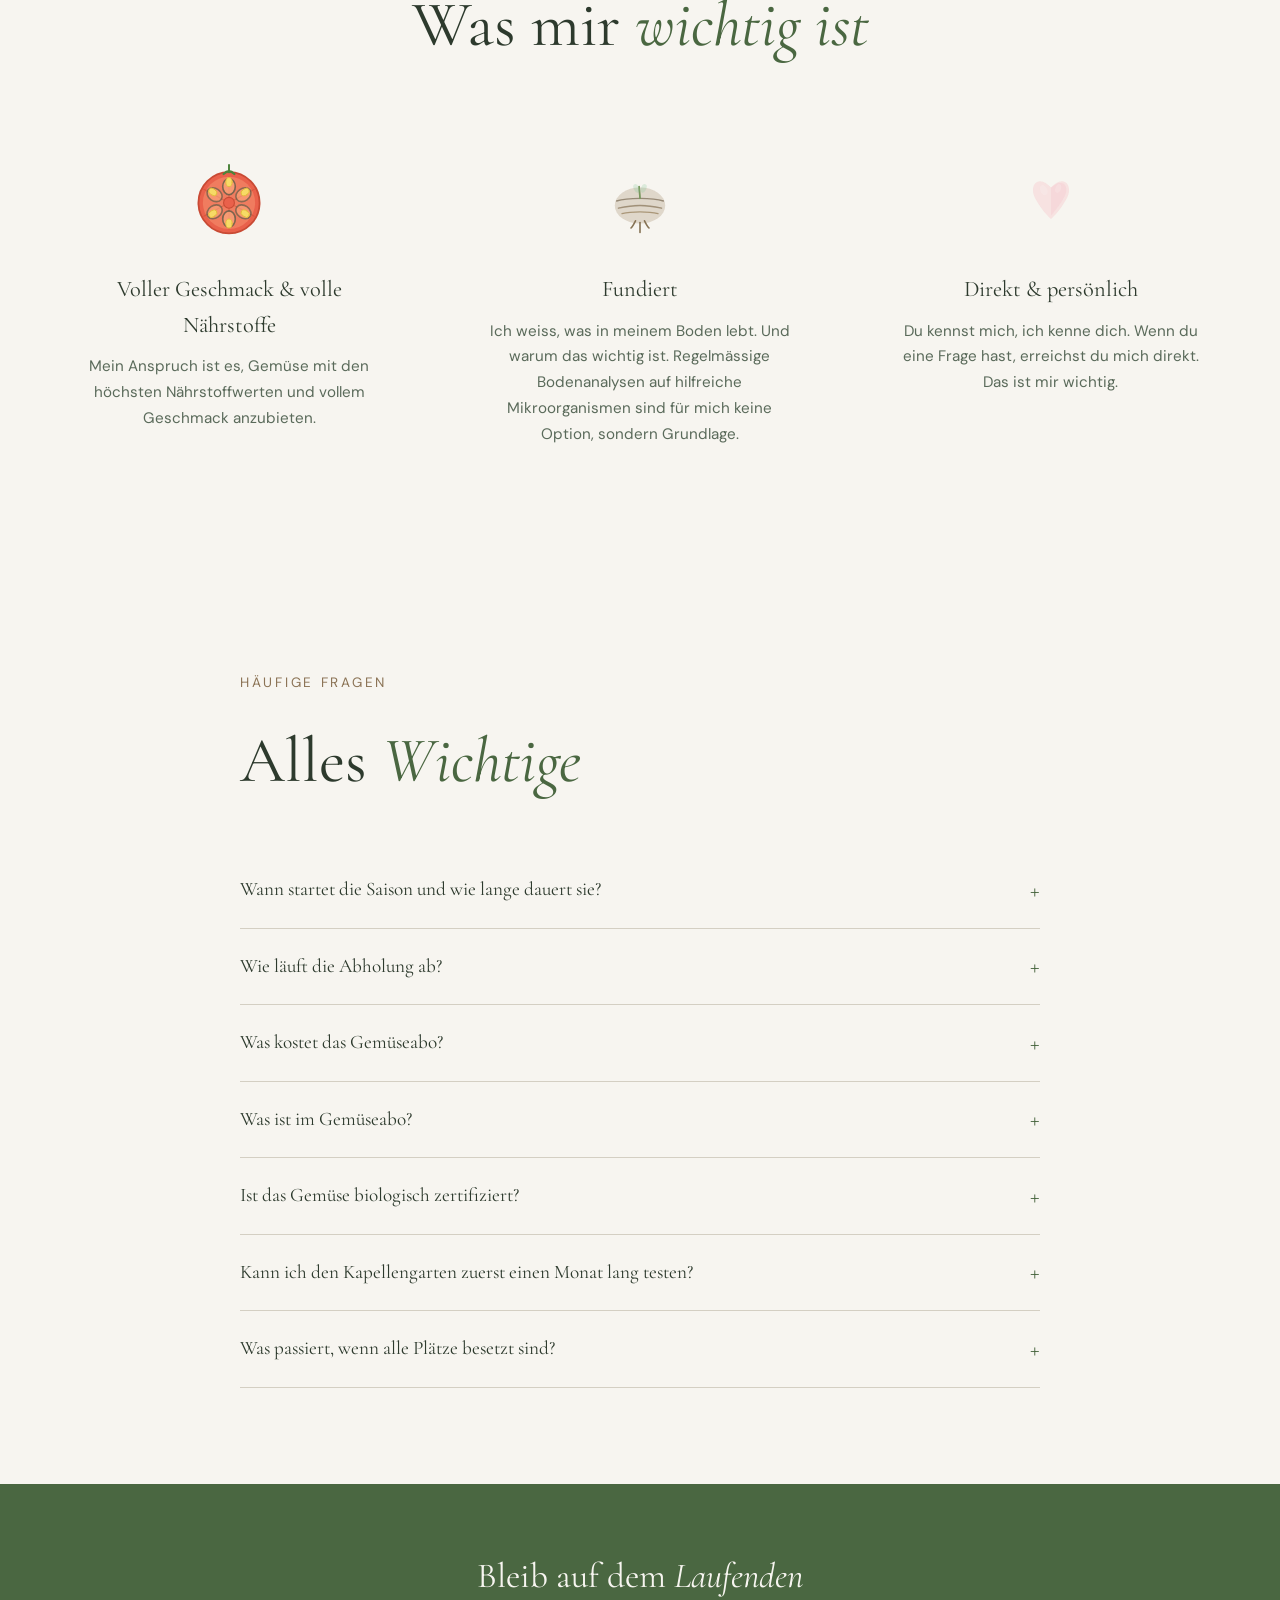
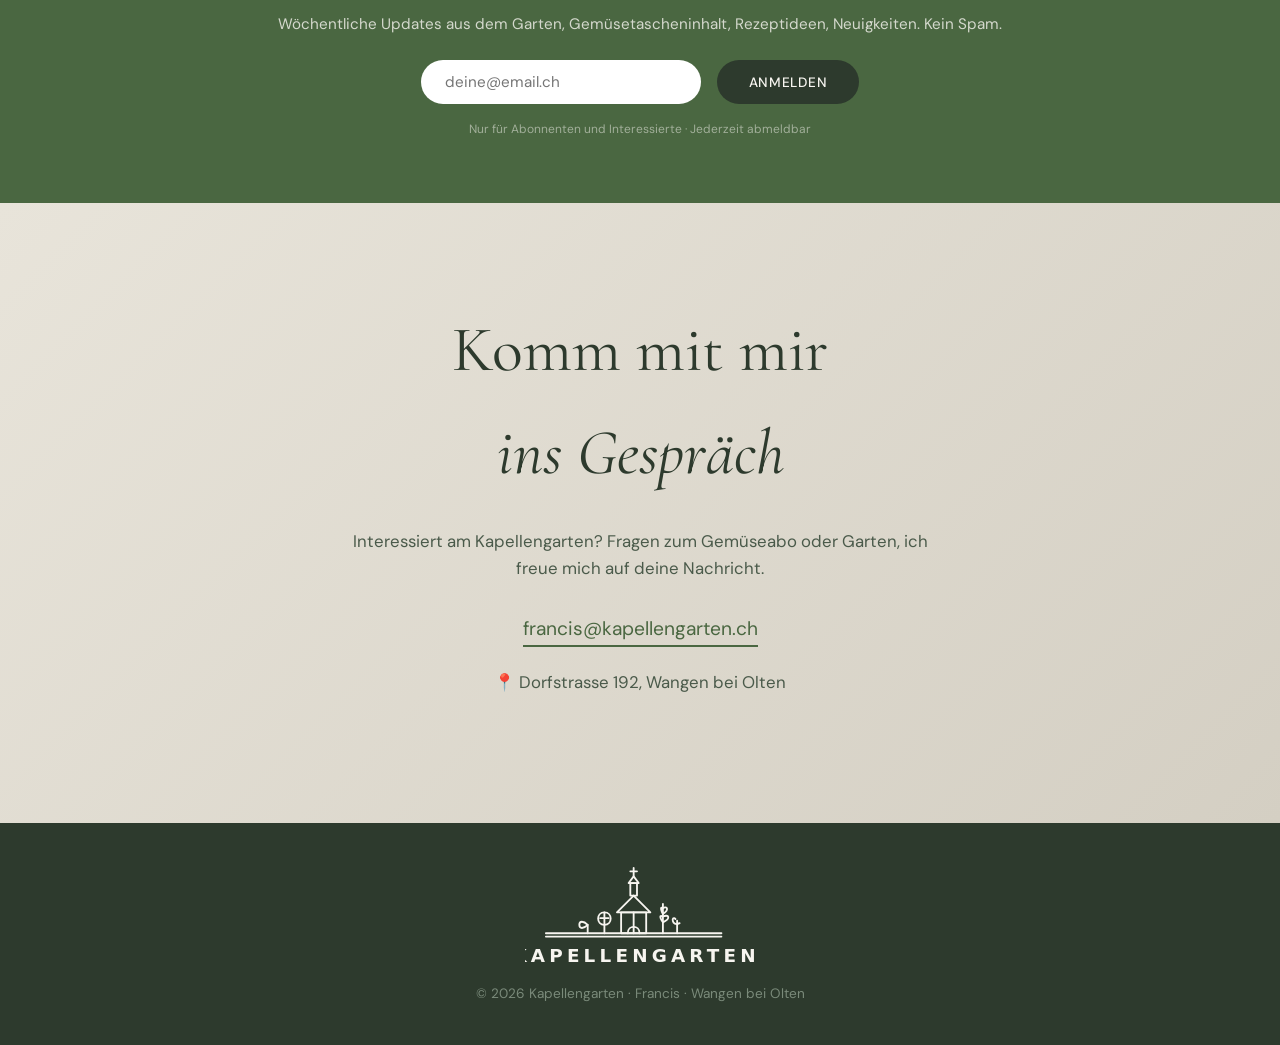
==== commit f5f1c3a8: "Revert "Füge kleine Mauereidechse-Illustration im Bali-Stil oben rechts im Hero hinzu" This reverts " ====
--- a/index.html
+++ b/index.html
@@ -55,10 +55,6 @@
     .einblenden-2 { animation-delay:.4s; opacity:0; }
     .einblenden-3 { animation-delay:.6s; opacity:0; }
     .hero { position:relative; min-height:100vh; display:flex; align-items:flex-start; justify-content:flex-start; padding:2rem; overflow:hidden; background:url('kapellengartenimagined.jpg') center/cover no-repeat; }
-    .hero-critter { position:absolute; top:108px; right:18px; width:150px; z-index:5; pointer-events:none; filter:drop-shadow(0 6px 10px rgba(0,0,0,.18)); }
-    @media (max-width:768px) {
-      .hero-critter { width:96px; top:88px; right:8px; }
-    }
     .hero::before { content:''; position:absolute; inset:0; background:linear-gradient(to bottom,rgba(15,28,12,.52) 0%,rgba(15,28,12,.28) 55%,rgba(15,28,12,.58) 100%); z-index:1; }
     .hero-content { text-align:left; max-width:700px; z-index:2; margin-top:10rem; margin-left:4rem; }
     .hero-location { font-family:'DM Sans',sans-serif; font-size:.85rem; letter-spacing:.2em; text-transform:uppercase; color:rgba(247,245,240,.68); margin-bottom:1.5rem; }
@@ -346,42 +342,6 @@
 
   <!-- HERO -->
   <section class="hero">
-    <svg class="hero-critter" viewBox="0 0 160 176" xmlns="http://www.w3.org/2000/svg" aria-hidden="true">
-      <g transform="translate(0,16)">
-      <!-- Gurke -->
-      <path d="M95 -10 C70 -8 58 18 64 48 C68 70 90 80 108 70 C126 60 132 30 124 8 C118 -8 108 -11 95 -10 Z" fill="#5f8a3f"/>
-      <path d="M70 10 C78 22 82 40 80 58" stroke="#3f6428" stroke-width="3" stroke-linecap="round" fill="none" opacity=".6"/>
-      <path d="M82 4 C90 18 94 36 92 54" stroke="#3f6428" stroke-width="3" stroke-linecap="round" fill="none" opacity=".5"/>
-      <!-- Tomate links -->
-      <circle cx="34" cy="22" r="30" fill="#d6452c"/>
-      <circle cx="24" cy="14" r="9" fill="#e8694c" opacity=".7"/>
-      <path d="M22 -4 L34 6 L46 -4 M18 2 L34 1 L50 2" stroke="#4f7a32" stroke-width="4" stroke-linecap="round" fill="none"/>
-      <!-- Tomate rechts -->
-      <circle cx="130" cy="34" r="24" fill="#c83a22"/>
-      <circle cx="122" cy="27" r="7" fill="#e0593a" opacity=".7"/>
-      <path d="M118 12 L130 0 L142 12" stroke="#4f7a32" stroke-width="3.5" stroke-linecap="round" fill="none"/>
-      <!-- Mauereidechse, lugt aus dem Gemüse -->
-      <g>
-        <path d="M40 96 C36 70 50 50 78 48 C100 46 116 58 118 78 C119 90 110 98 96 99 C94 108 96 116 104 120 C92 124 84 116 84 106 C76 107 68 105 62 100 C58 110 60 118 68 122 C56 124 50 114 52 104 C46 103 42 100 40 96 Z" fill="#4a7d4f"/>
-        <path d="M40 96 C36 70 50 50 78 48 C100 46 116 58 118 78 C119 90 110 98 96 99 C94 108 96 116 104 120 C92 124 84 116 84 106 C76 107 68 105 62 100 C58 110 60 118 68 122 C56 124 50 114 52 104 C46 103 42 100 40 96 Z" fill="none" stroke="#2f5a35" stroke-width="2"/>
-        <!-- Bali-Ornament Rückenmuster -->
-        <path d="M58 60 L62 68 L54 68 Z M72 54 L76 62 L68 62 Z M88 53 L92 61 L84 61 Z M102 58 L106 66 L98 66 Z" fill="#d9c46a"/>
-        <circle cx="64" cy="80" r="2.4" fill="#d9c46a"/>
-        <circle cx="80" cy="76" r="2.4" fill="#d9c46a"/>
-        <circle cx="96" cy="80" r="2.4" fill="#d9c46a"/>
-        <circle cx="108" cy="88" r="2.4" fill="#d9c46a"/>
-        <!-- Kopf -->
-        <path d="M38 96 C30 92 26 84 30 76 C34 68 46 66 52 74 C56 80 54 90 46 94 C44 96 40 97 38 96 Z" fill="#4a7d4f" stroke="#2f5a35" stroke-width="2"/>
-        <circle cx="38" cy="80" r="3.4" fill="#1f2e1f"/>
-        <circle cx="37" cy="79" r="1.1" fill="#fff"/>
-        <!-- Zunge -->
-        <path d="M28 90 C22 92 18 90 14 92" stroke="#c83a22" stroke-width="2.4" stroke-linecap="round" fill="none"/>
-        <!-- Beinchen -->
-        <path d="M56 94 C50 100 48 106 50 112" stroke="#2f5a35" stroke-width="3.5" stroke-linecap="round" fill="none"/>
-        <path d="M62 64 C58 58 58 52 62 48" stroke="#2f5a35" stroke-width="3.5" stroke-linecap="round" fill="none"/>
-      </g>
-      </g>
-    </svg>
     <div class="hero-content">
       <p class="hero-tagline einblenden einblenden-1">Wir bauen Gemüse und Kräuter auf einer kleinen Parzelle neben der Kapelle in Wangen bei Olten an, am Südfuss des Juras, nach biologischen Grundsätzen.</p>
     </div>
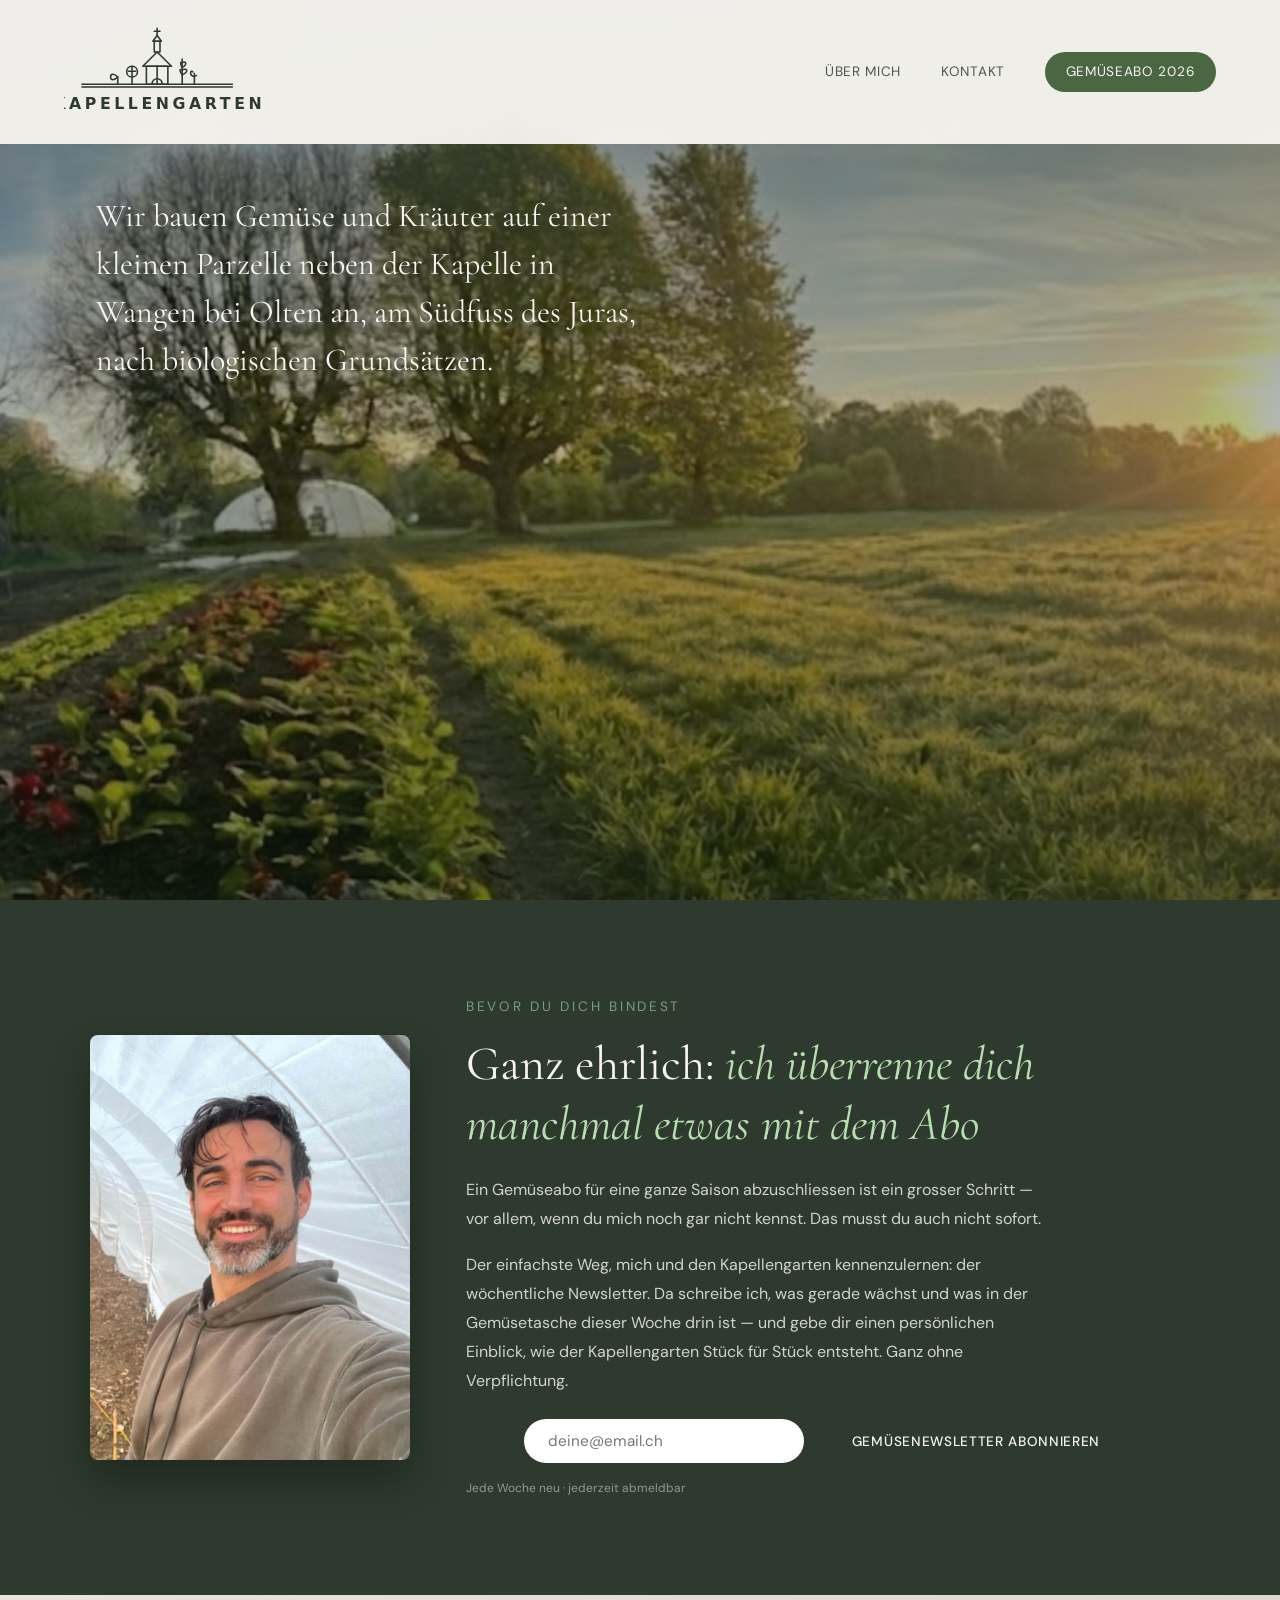
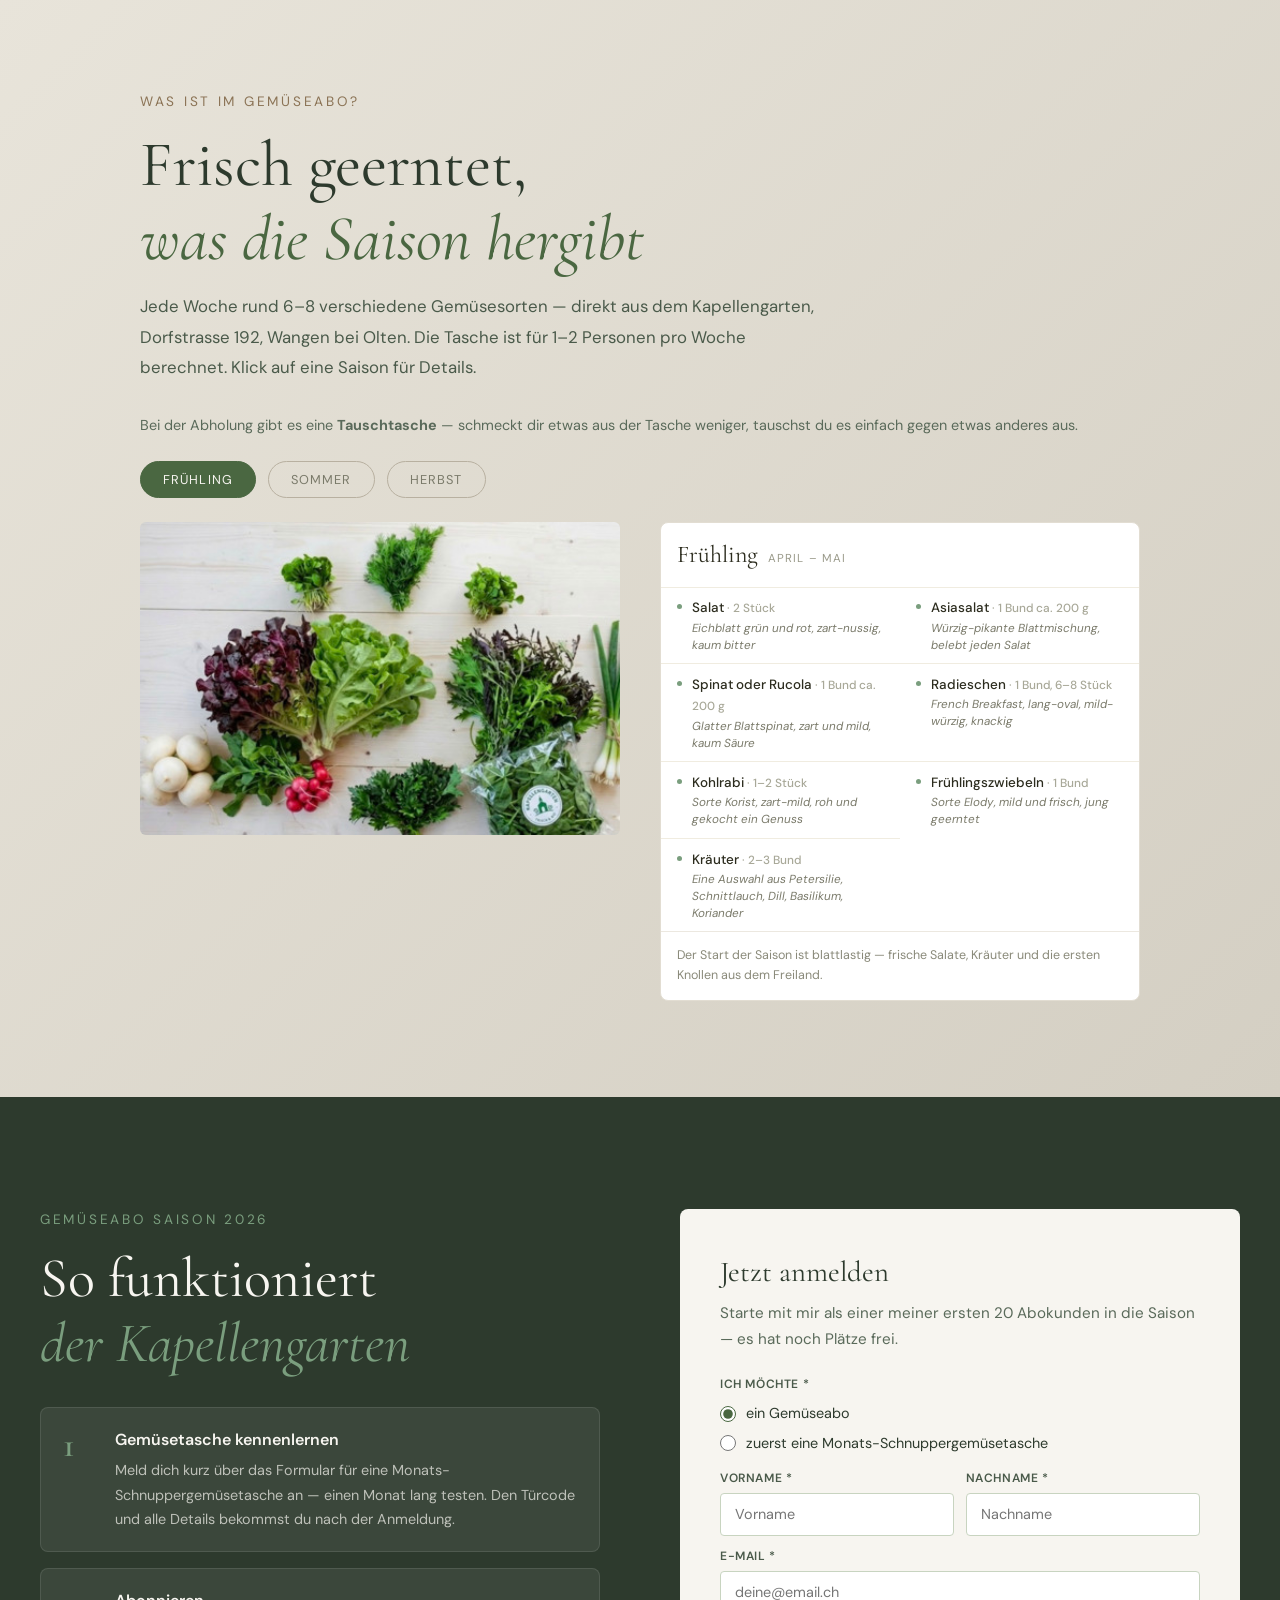
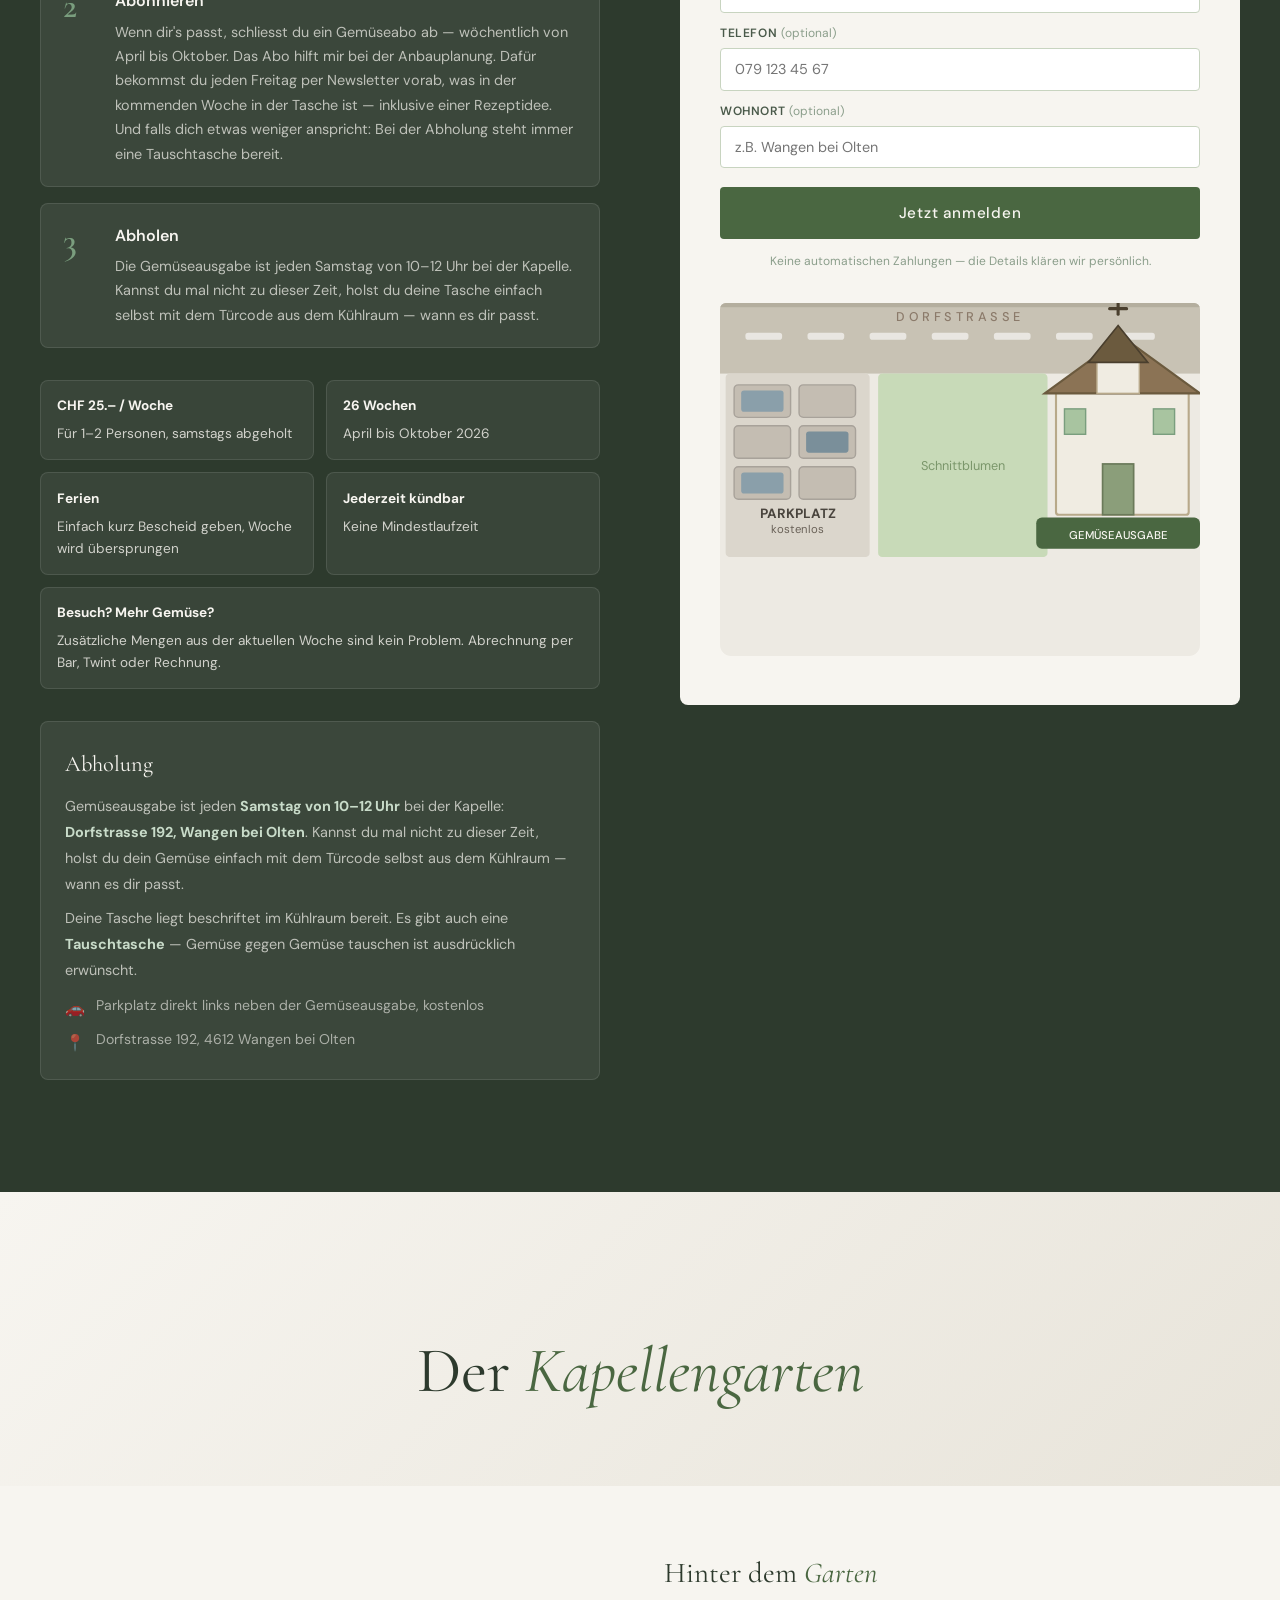
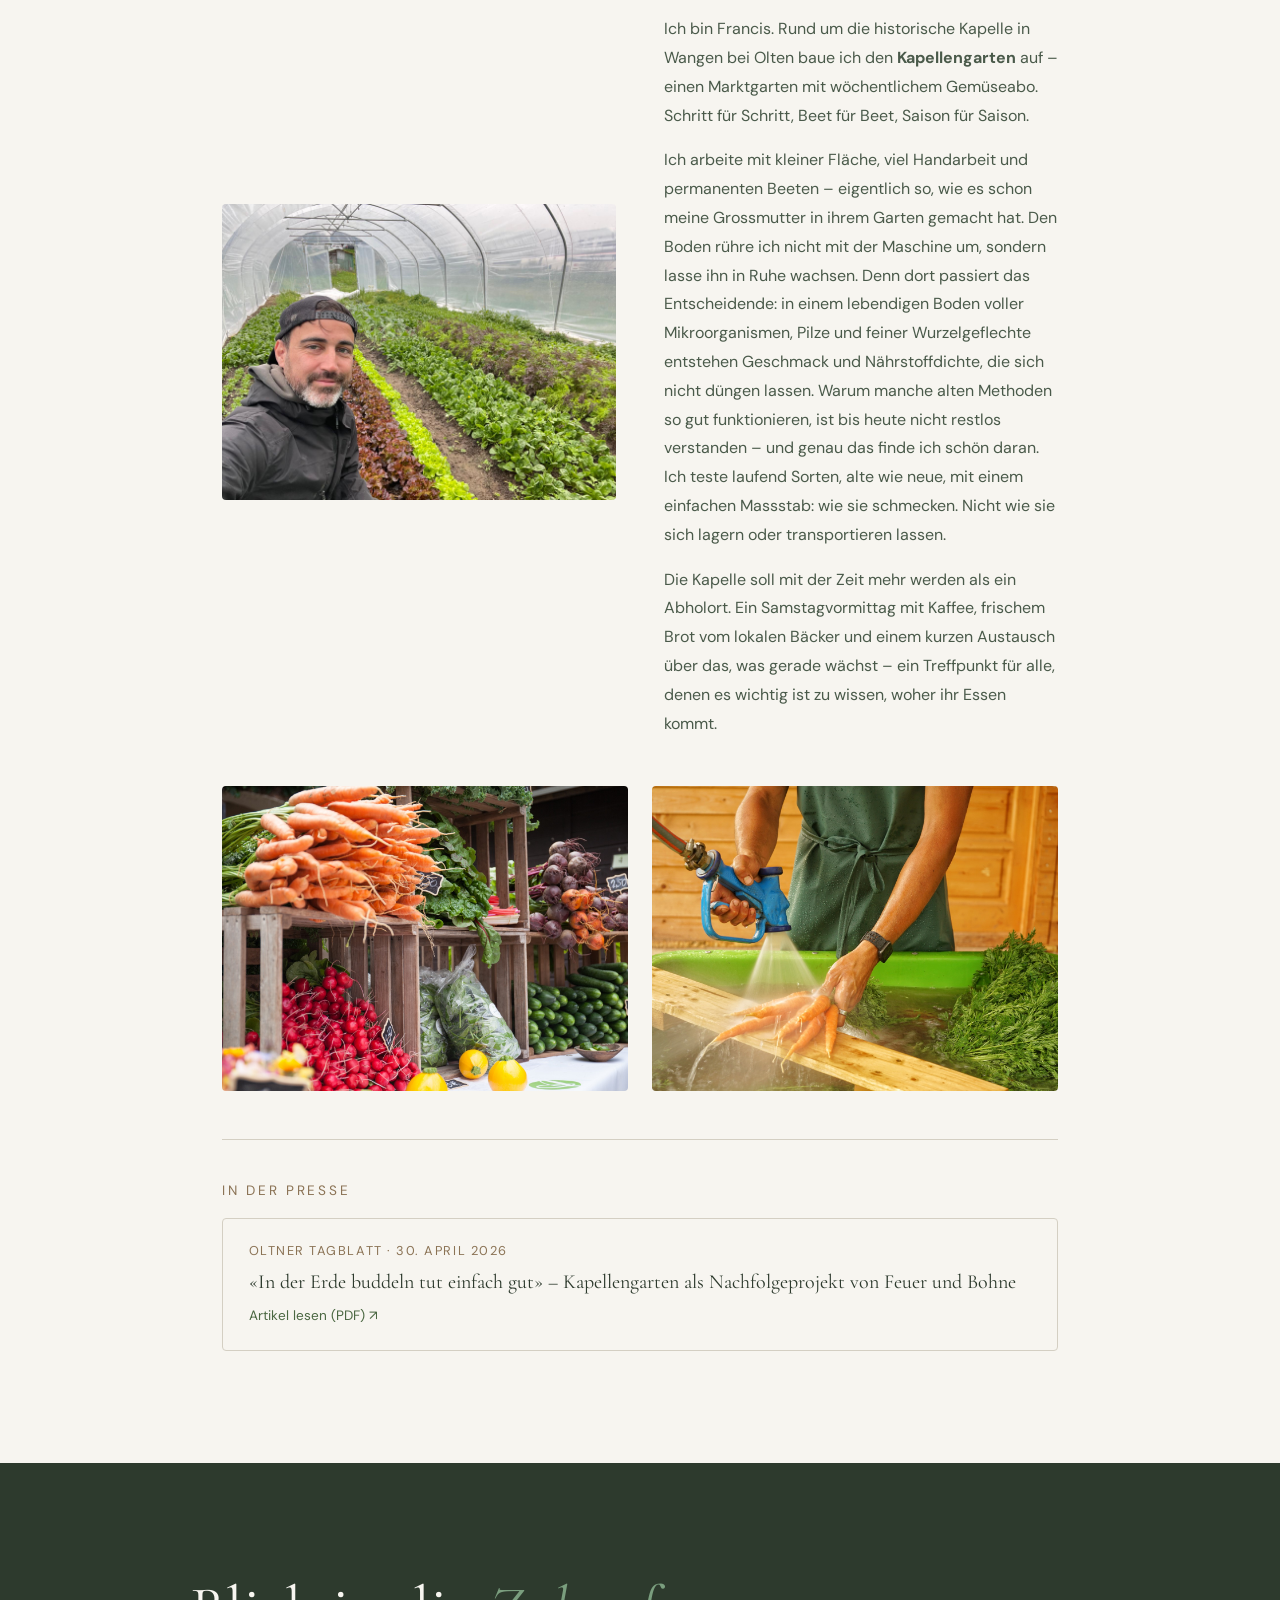
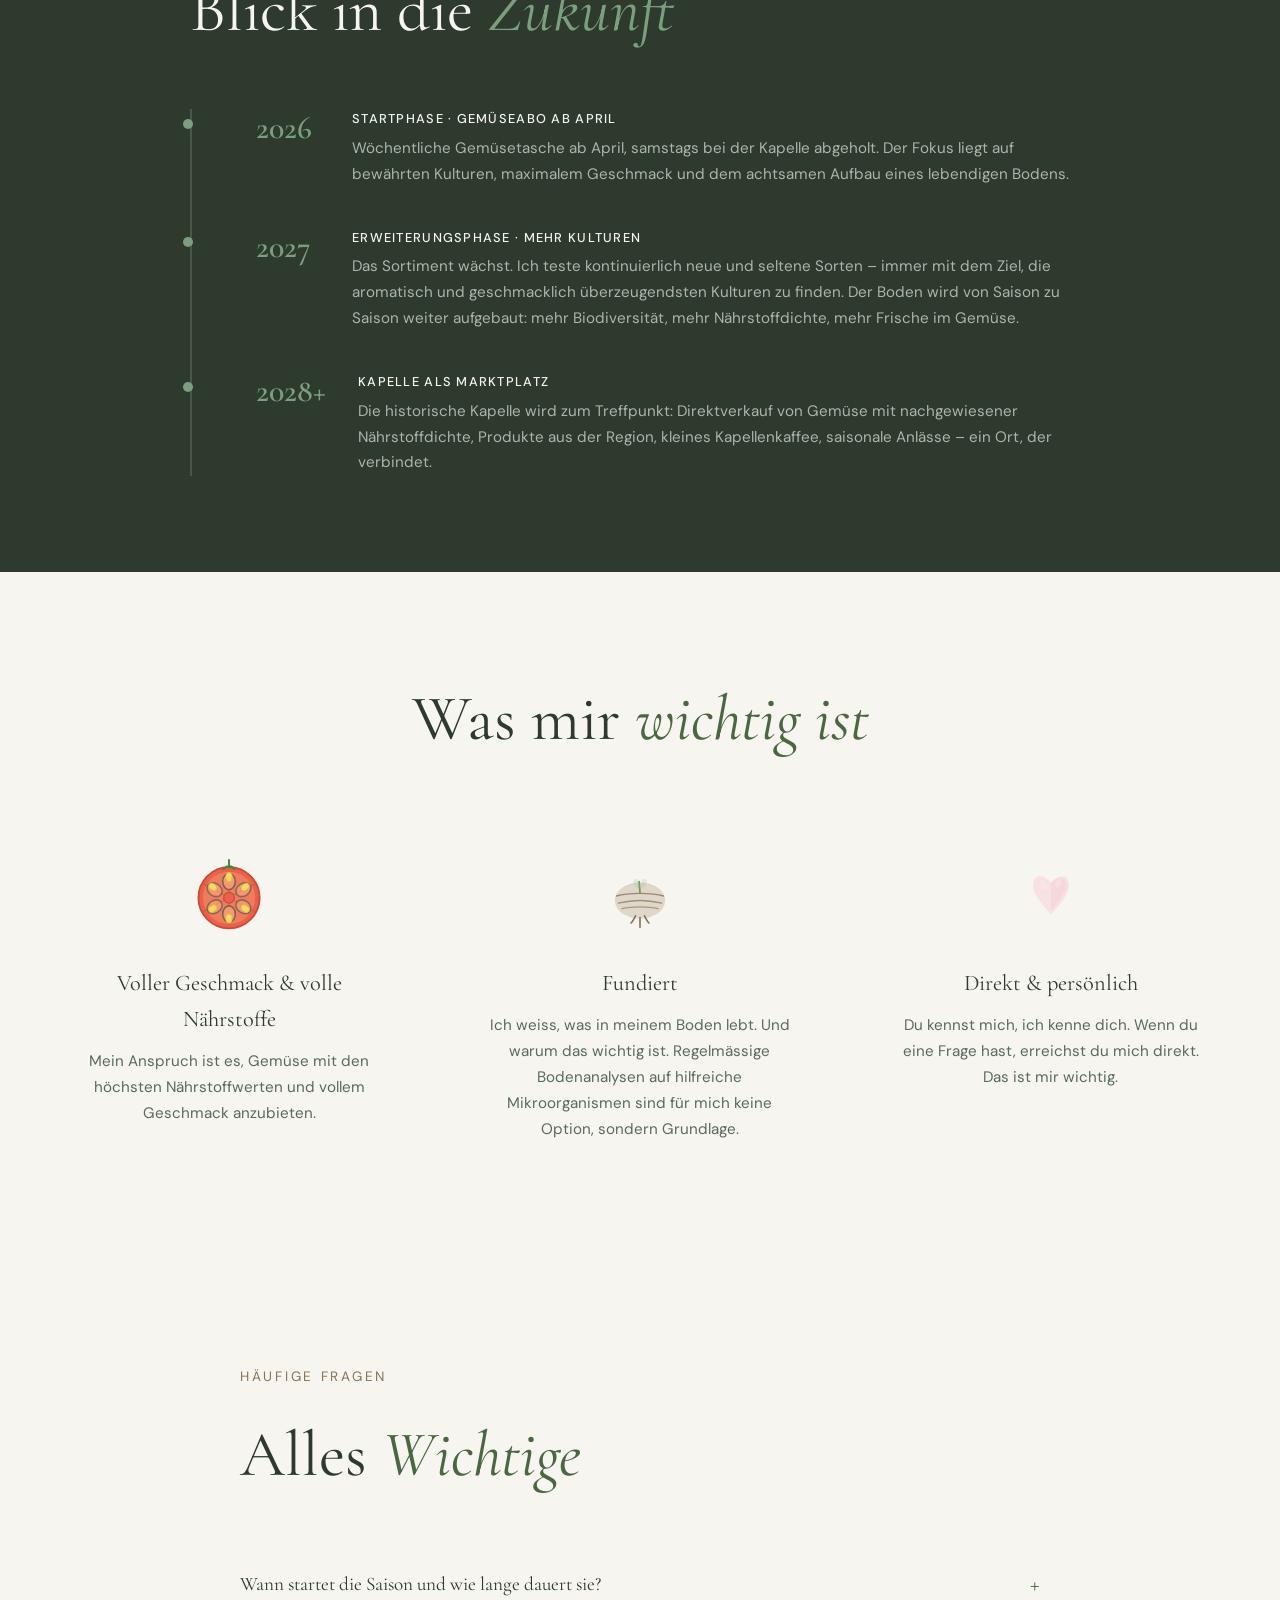
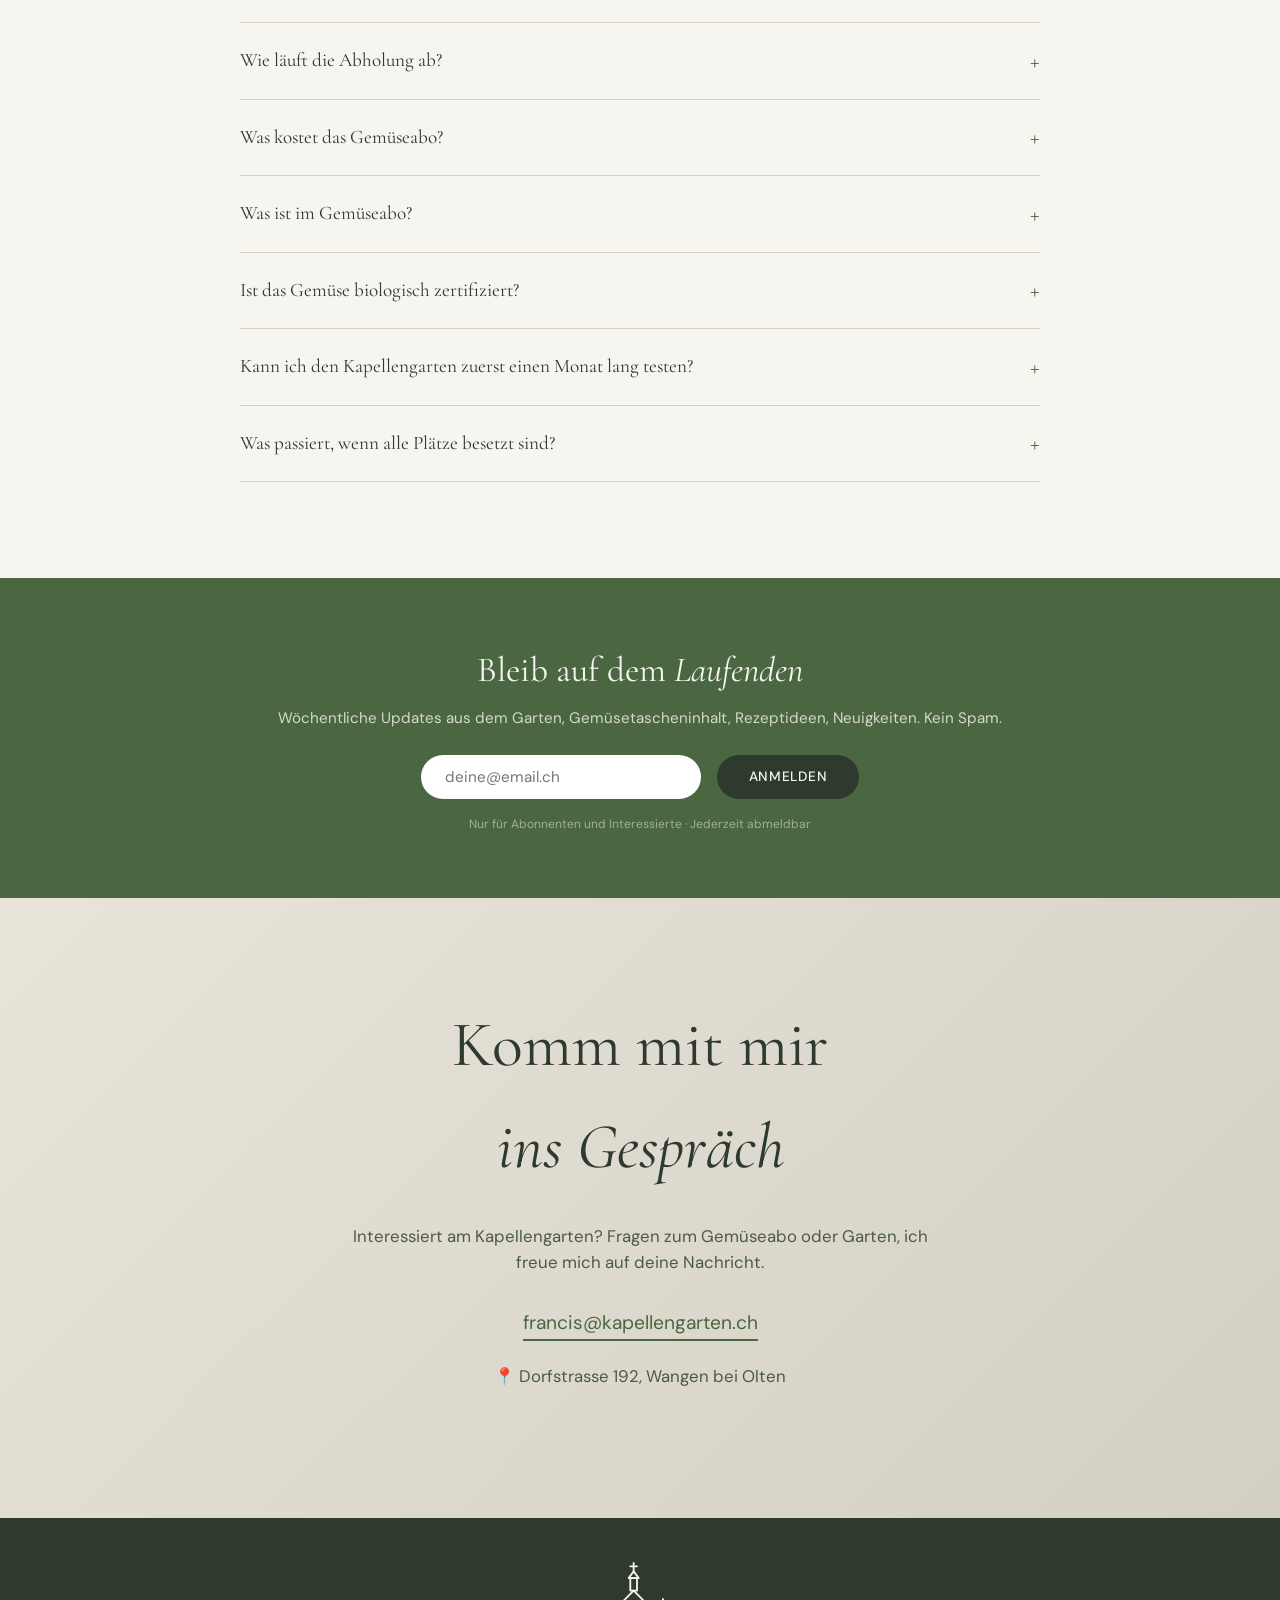
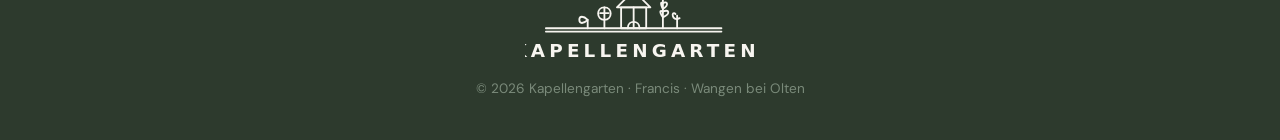
==== commit 2edaa31c: "Add prominent newsletter CTA below hero with Francis's photo Honest pitch that the season-long veggi" ====
--- a/index.html
+++ b/index.html
@@ -173,6 +173,21 @@
     details.faq-item summary::after { content:'+'; font-size:1.5rem; color:#4a6741; transition:transform .3s; flex-shrink:0; line-height:1; }
     details.faq-item[open] summary::after { transform:rotate(45deg); }
     .faq-a { font-family:'DM Sans',sans-serif; font-size:.95rem; color:#4a5a4a; line-height:1.8; padding-bottom:1.4rem; }
+    /* NEWSLETTER INTRO (prominent, nach Hero) */
+    .nl-intro { background:#2d3a2d; color:#f7f5f0; padding:6rem 2rem; }
+    .nl-intro-inner { max-width:1100px; margin:0 auto; display:grid; grid-template-columns:320px 1fr; gap:3.5rem; align-items:center; }
+    .nl-intro-photo img { width:100%; height:auto; border-radius:8px; display:block; box-shadow:0 20px 40px rgba(0,0,0,.3); }
+    .nl-intro-text h2 { font-size:clamp(2rem,4.5vw,3rem); font-weight:400; line-height:1.25; margin-bottom:1.4rem; }
+    .nl-intro-text h2 span { font-style:italic; color:#b8ddb0; }
+    .nl-intro-body { font-family:'DM Sans',sans-serif; font-size:1rem; color:rgba(247,245,240,.82); line-height:1.8; margin-bottom:1.1rem; max-width:580px; }
+    .nl-form-intro { justify-content:flex-start; margin-top:1.5rem; }
+    @media (max-width:768px) {
+      .nl-intro { padding:4rem 1.5rem; }
+      .nl-intro-inner { grid-template-columns:1fr; gap:2rem; text-align:center; }
+      .nl-intro-photo { max-width:220px; margin:0 auto; }
+      .nl-intro-body { margin-left:auto; margin-right:auto; }
+      .nl-form-intro { justify-content:center; }
+    }
     /* NEWSLETTER */
     .newsletter-band { background:#4a6741; color:#f7f5f0; padding:4rem 2rem; text-align:center; }
     .newsletter-band h3 { font-size:2.2rem; font-weight:400; margin-bottom:.5rem; }
@@ -348,6 +363,26 @@
   </section>
 
 
+  <!-- NEWSLETTER INTRO -->
+  <section id="newsletter-intro" class="nl-intro">
+    <div class="nl-intro-inner">
+      <div class="nl-intro-photo">
+        <img src="francis.png" alt="Francis im Folientunnel, Kapellengarten">
+      </div>
+      <div class="nl-intro-text">
+        <p class="section-label" style="color:#7a9e7e;">Bevor du dich bindest</p>
+        <h2>Ganz ehrlich: <span>ich überrenne dich manchmal etwas mit dem Abo</span></h2>
+        <p class="nl-intro-body">Ein Gemüseabo für eine ganze Saison abzuschliessen ist ein grosser Schritt — vor allem, wenn du mich noch gar nicht kennst. Das musst du auch nicht sofort.</p>
+        <p class="nl-intro-body">Der einfachste Weg, mich und den Kapellengarten kennenzulernen: der wöchentliche Newsletter. Da schreibe ich, was gerade wächst und was in der Gemüsetasche dieser Woche drin ist — und gebe dir einen persönlichen Einblick, wie der Kapellengarten Stück für Stück entsteht. Ganz ohne Verpflichtung.</p>
+        <div class="nl-form nl-form-intro">
+          <input type="email" id="nlEmailTop" placeholder="deine@email.ch">
+          <button onclick="subscribeNewsletter('nlEmailTop','nlNoteTop')">Gemüsenewsletter abonnieren</button>
+        </div>
+        <div class="nl-note" id="nlNoteTop">Jede Woche neu · jederzeit abmeldbar</div>
+      </div>
+    </div>
+  </section>
+
   <!-- WAS KOMMT IN DIE GEMÜSETASCHE -->
   <section id="kiste" class="kiste-section">
     <div class="kiste-section-inner">
@@ -772,9 +807,10 @@
 
   <script data-cfasync="false" src="/cdn-cgi/scripts/5c5dd728/cloudflare-static/email-decode.min.js"></script>
   <script data-cfasync="false">
-    function subscribeNewsletter() {
-      const email = document.getElementById('nlEmail').value.trim();
-      const note  = document.getElementById('nlNote');
+    function subscribeNewsletter(emailId, noteId) {
+      const emailInput = document.getElementById(emailId || 'nlEmail');
+      const note  = document.getElementById(noteId || 'nlNote');
+      const email = emailInput.value.trim();
       if(!email || !email.includes('@')) { note.textContent = '⚠️ Bitte gültige E-Mail eingeben.'; return; }
       note.textContent = 'Wird eingetragen…';
       fetch('https://kapellengarten-newsletter.larkin-francis.workers.dev', {
@@ -785,7 +821,7 @@
       .then(res => {
         if(res.ok || res.status === 204) {
           note.textContent = '✓ Danke! Du wirst informiert.';
-          document.getElementById('nlEmail').value = '';
+          emailInput.value = '';
         } else {
           return res.json().then(data => {
             if(data.code === 'duplicate_parameter') {
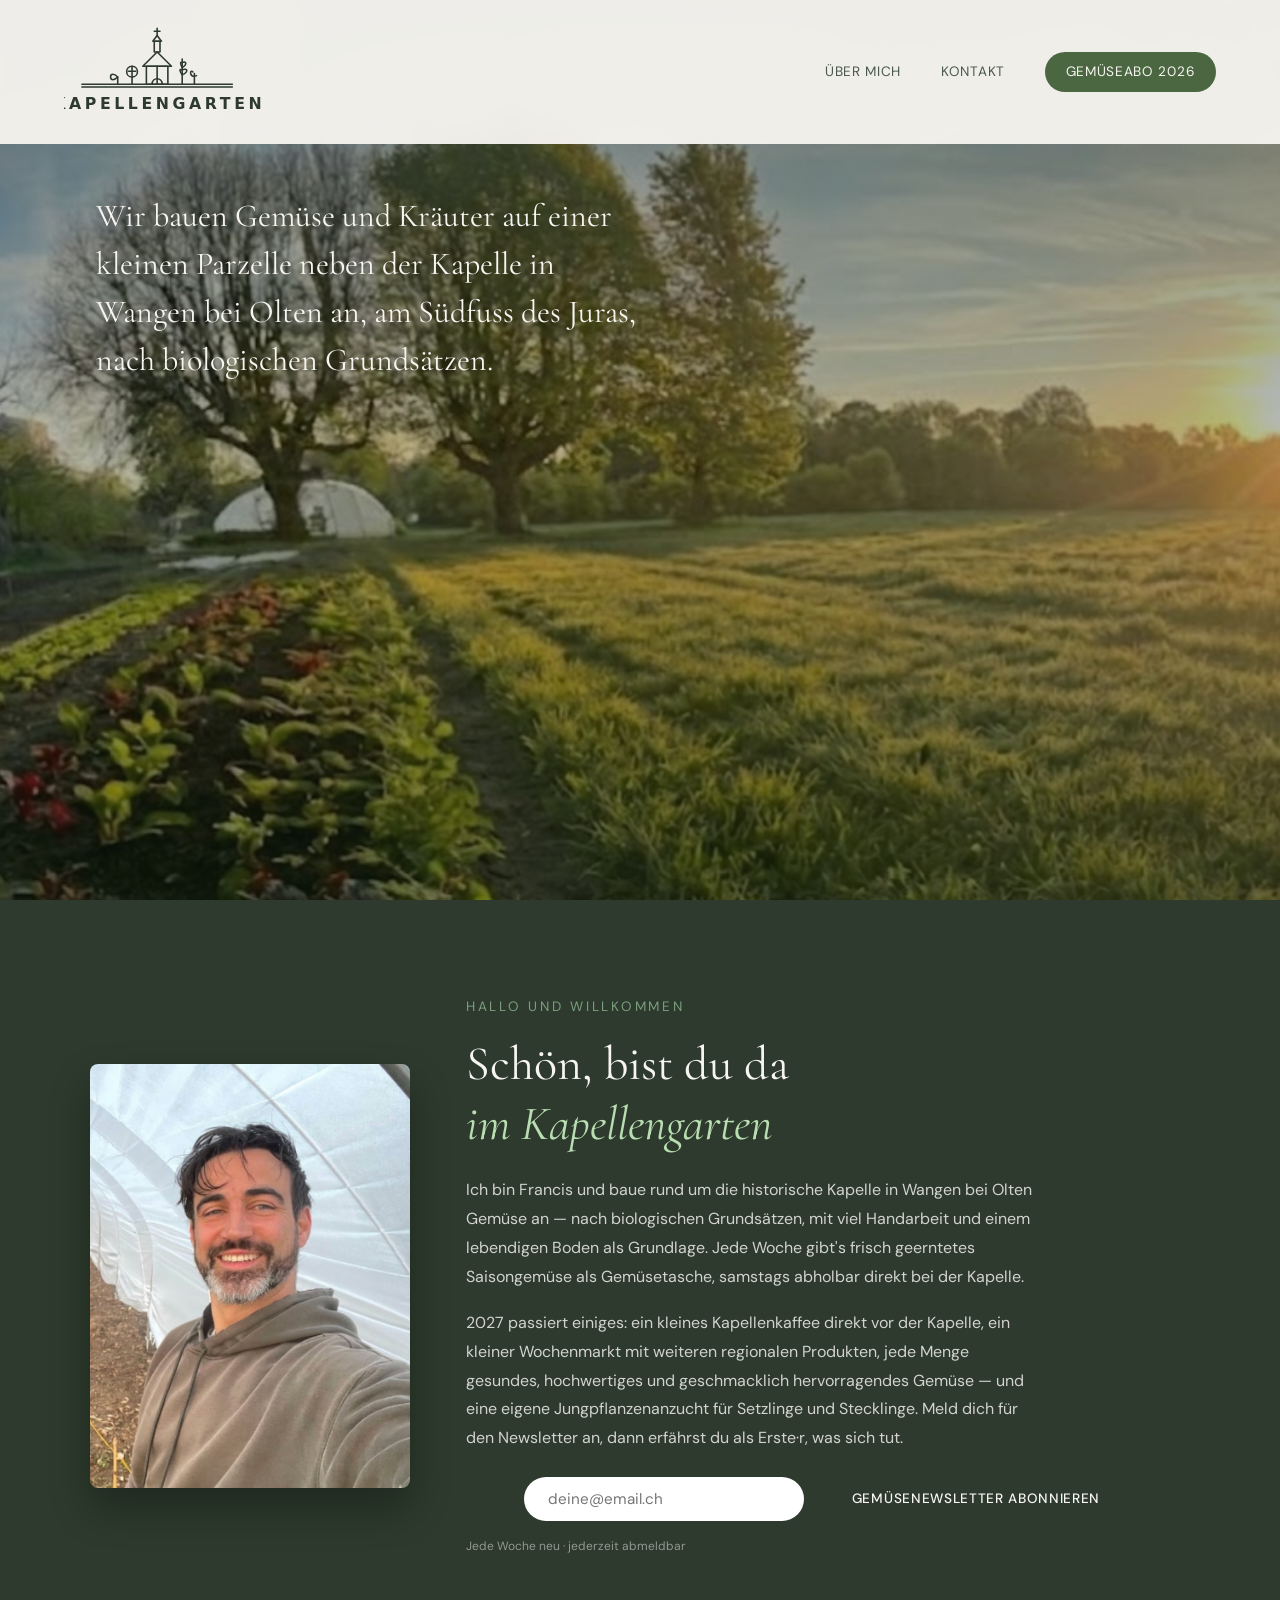
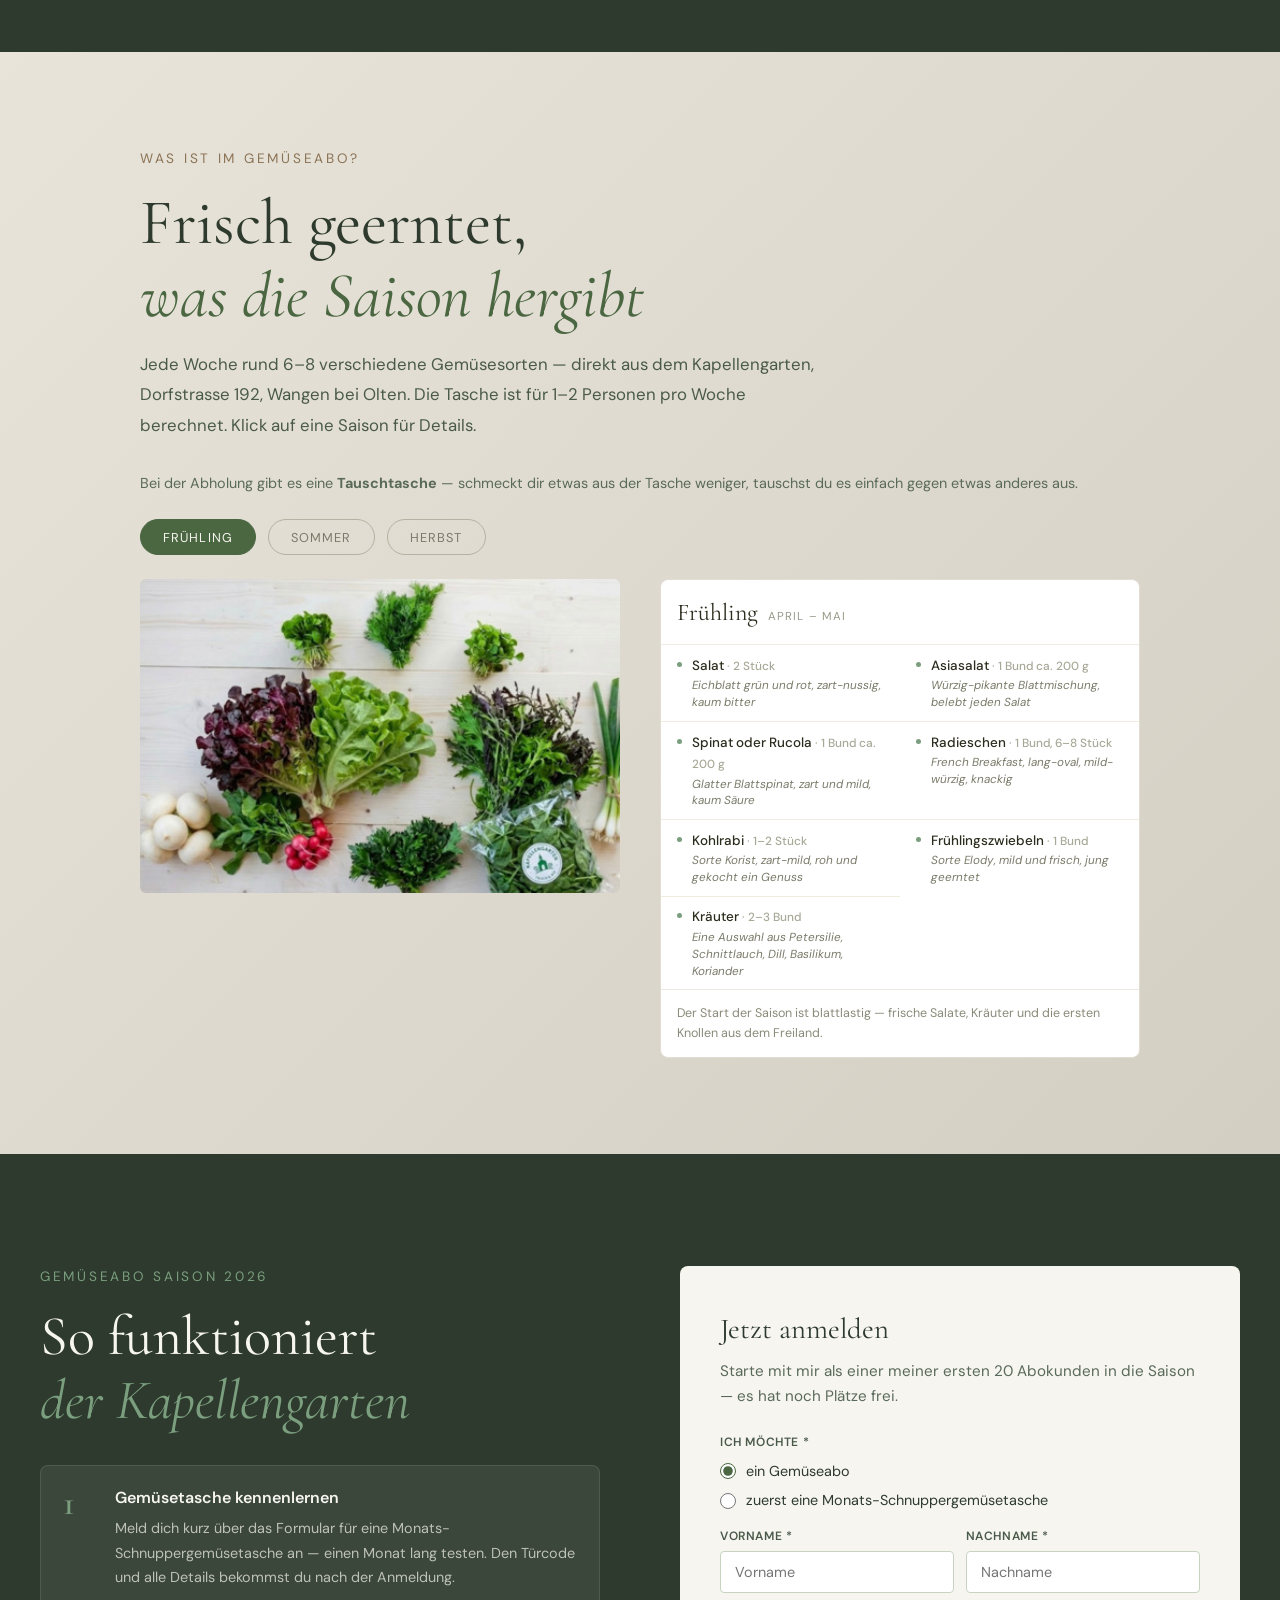
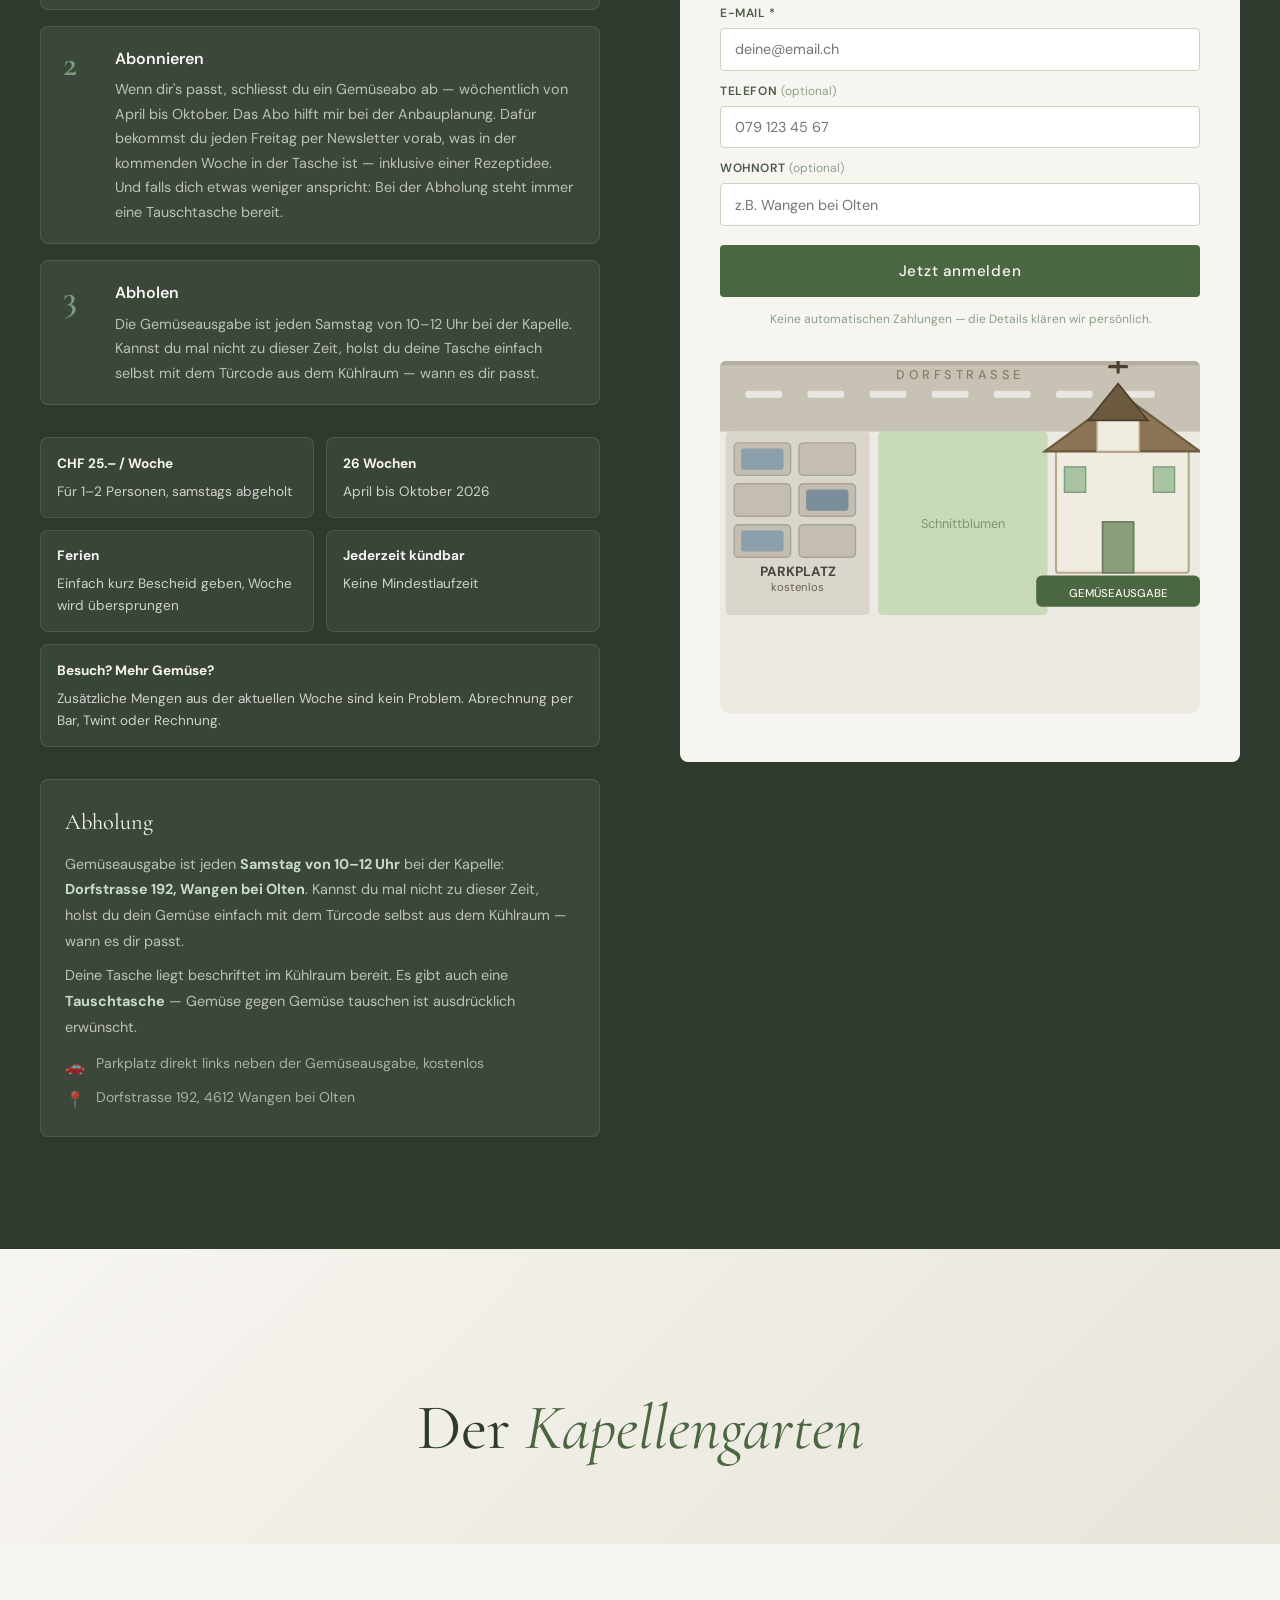
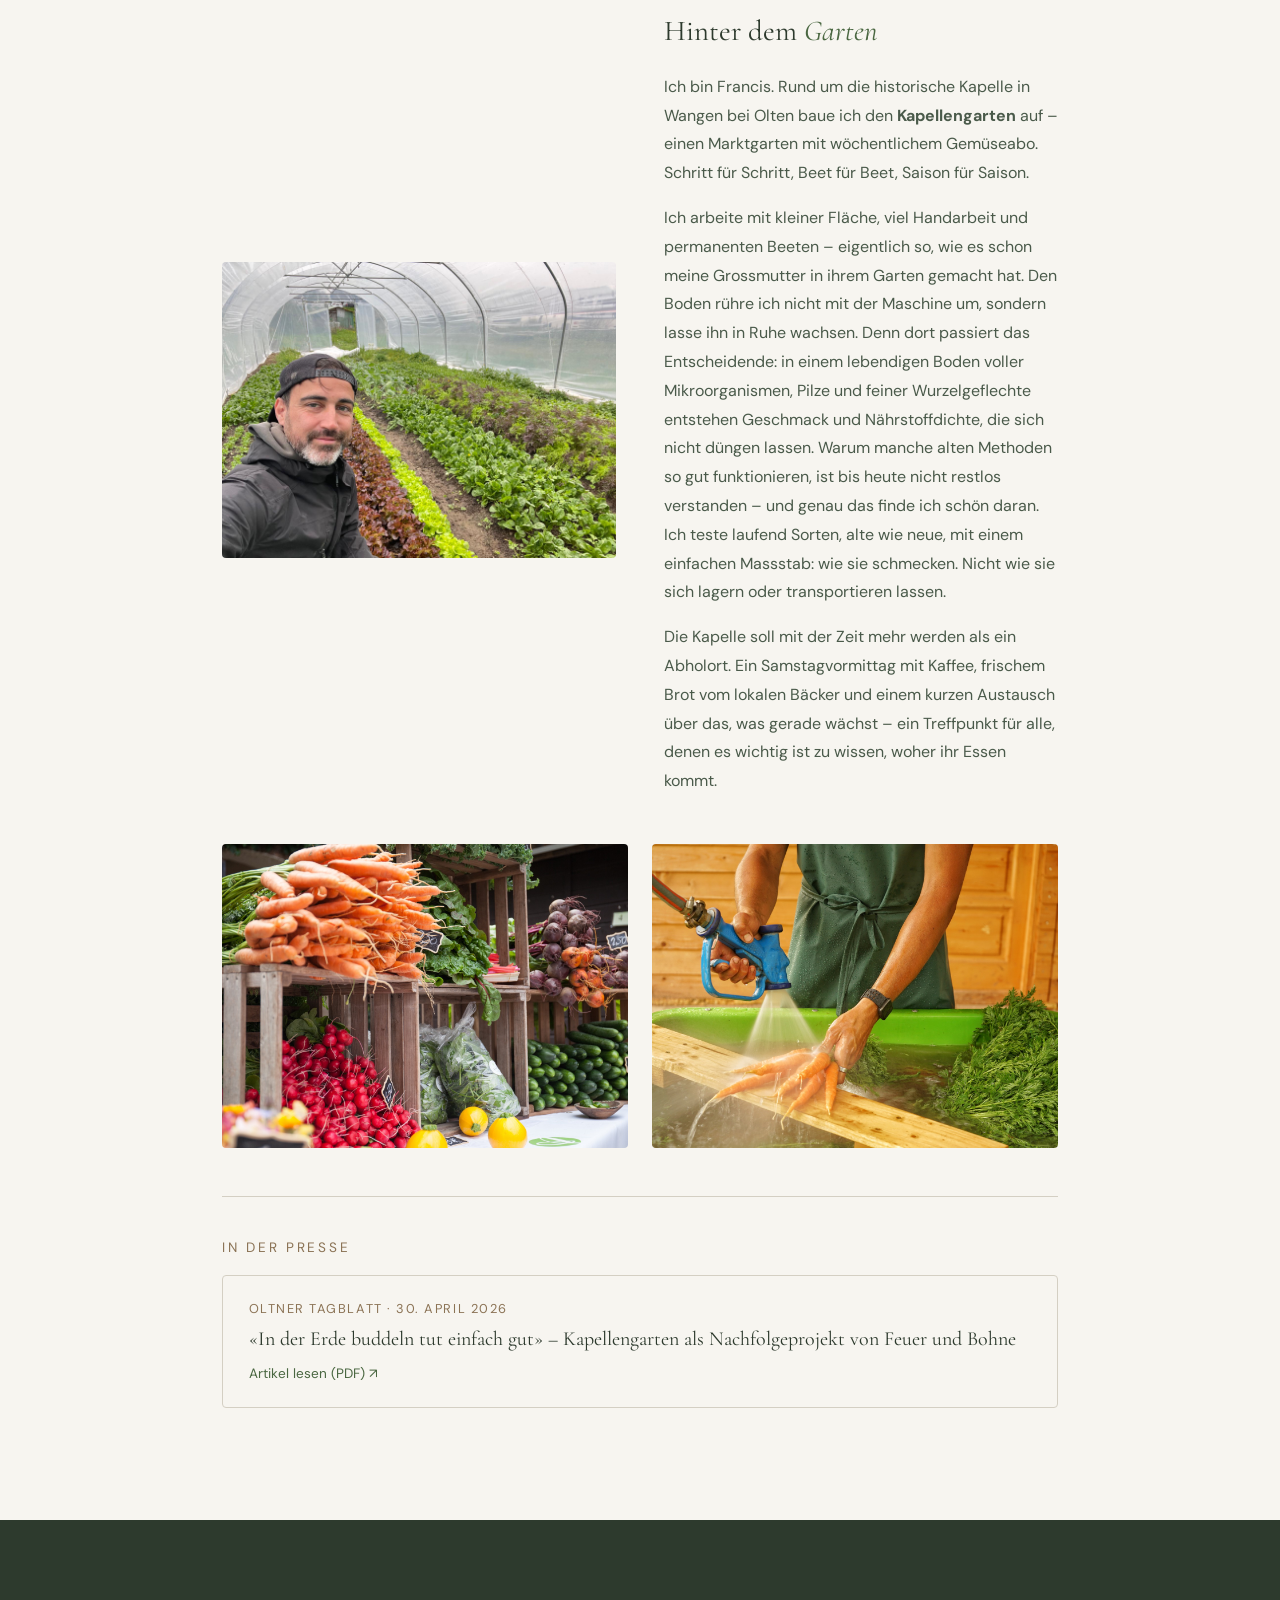
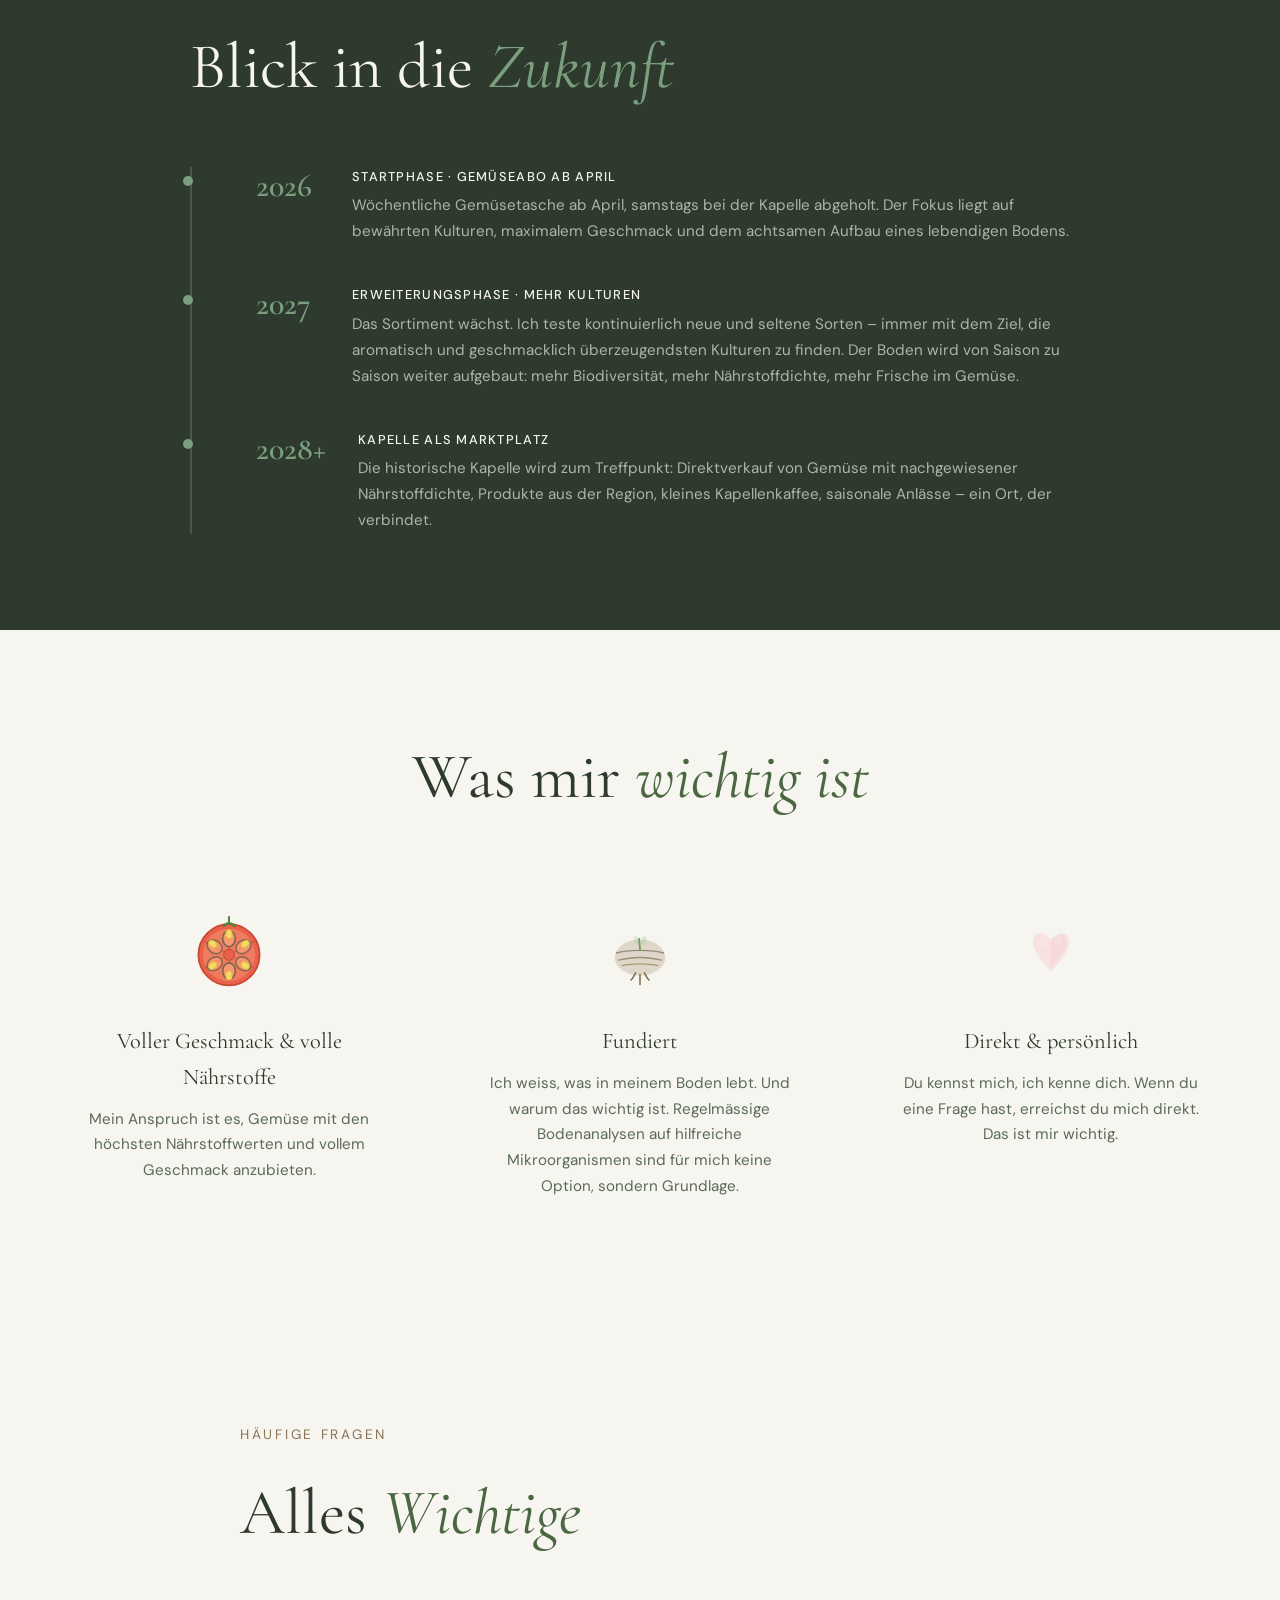
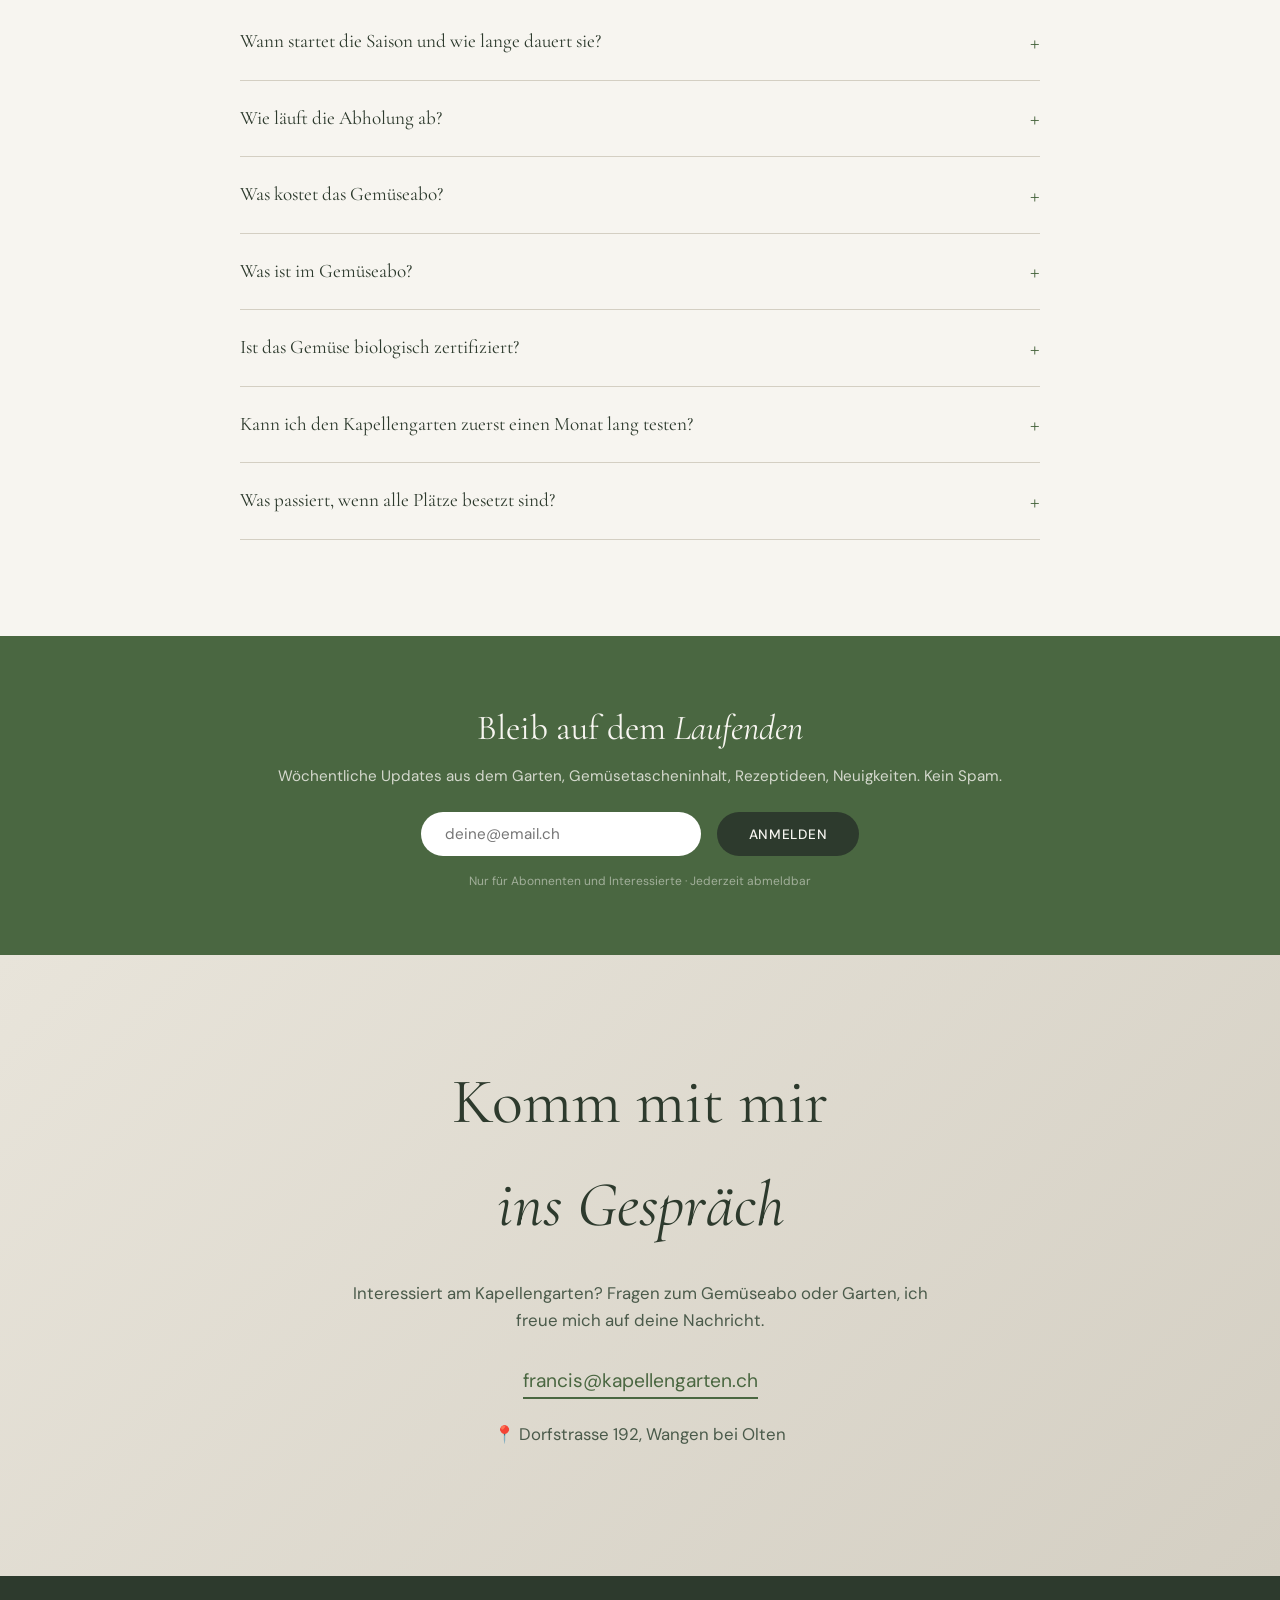
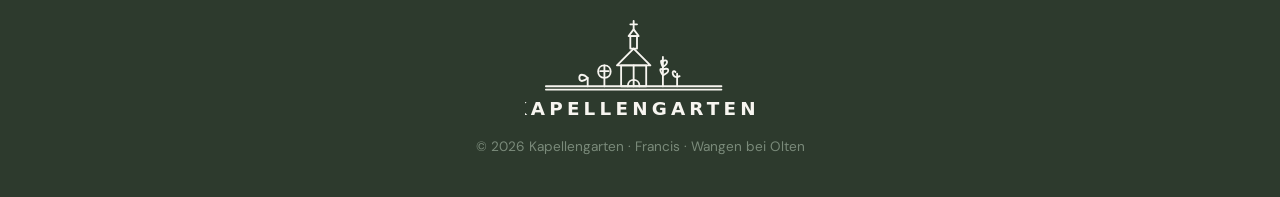
==== commit 0f1b1f01: "Rewrite newsletter intro copy: friendly welcome + 2027 preview Replaces the "I know I come on strong" ====
--- a/index.html
+++ b/index.html
@@ -370,10 +370,10 @@
         <img src="francis.png" alt="Francis im Folientunnel, Kapellengarten">
       </div>
       <div class="nl-intro-text">
-        <p class="section-label" style="color:#7a9e7e;">Bevor du dich bindest</p>
-        <h2>Ganz ehrlich: <span>ich überrenne dich manchmal etwas mit dem Abo</span></h2>
-        <p class="nl-intro-body">Ein Gemüseabo für eine ganze Saison abzuschliessen ist ein grosser Schritt — vor allem, wenn du mich noch gar nicht kennst. Das musst du auch nicht sofort.</p>
-        <p class="nl-intro-body">Der einfachste Weg, mich und den Kapellengarten kennenzulernen: der wöchentliche Newsletter. Da schreibe ich, was gerade wächst und was in der Gemüsetasche dieser Woche drin ist — und gebe dir einen persönlichen Einblick, wie der Kapellengarten Stück für Stück entsteht. Ganz ohne Verpflichtung.</p>
+        <p class="section-label" style="color:#7a9e7e;">Hallo und willkommen</p>
+        <h2>Schön, bist du da<br><span>im Kapellengarten</span></h2>
+        <p class="nl-intro-body">Ich bin Francis und baue rund um die historische Kapelle in Wangen bei Olten Gemüse an — nach biologischen Grundsätzen, mit viel Handarbeit und einem lebendigen Boden als Grundlage. Jede Woche gibt's frisch geerntetes Saisongemüse als Gemüsetasche, samstags abholbar direkt bei der Kapelle.</p>
+        <p class="nl-intro-body">2027 passiert einiges: ein kleines Kapellenkaffee direkt vor der Kapelle, ein kleiner Wochenmarkt mit weiteren regionalen Produkten, jede Menge gesundes, hochwertiges und geschmacklich hervorragendes Gemüse — und eine eigene Jungpflanzenanzucht für Setzlinge und Stecklinge. Meld dich für den Newsletter an, dann erfährst du als Erste·r, was sich tut.</p>
         <div class="nl-form nl-form-intro">
           <input type="email" id="nlEmailTop" placeholder="deine@email.ch">
           <button onclick="subscribeNewsletter('nlEmailTop','nlNoteTop')">Gemüsenewsletter abonnieren</button>
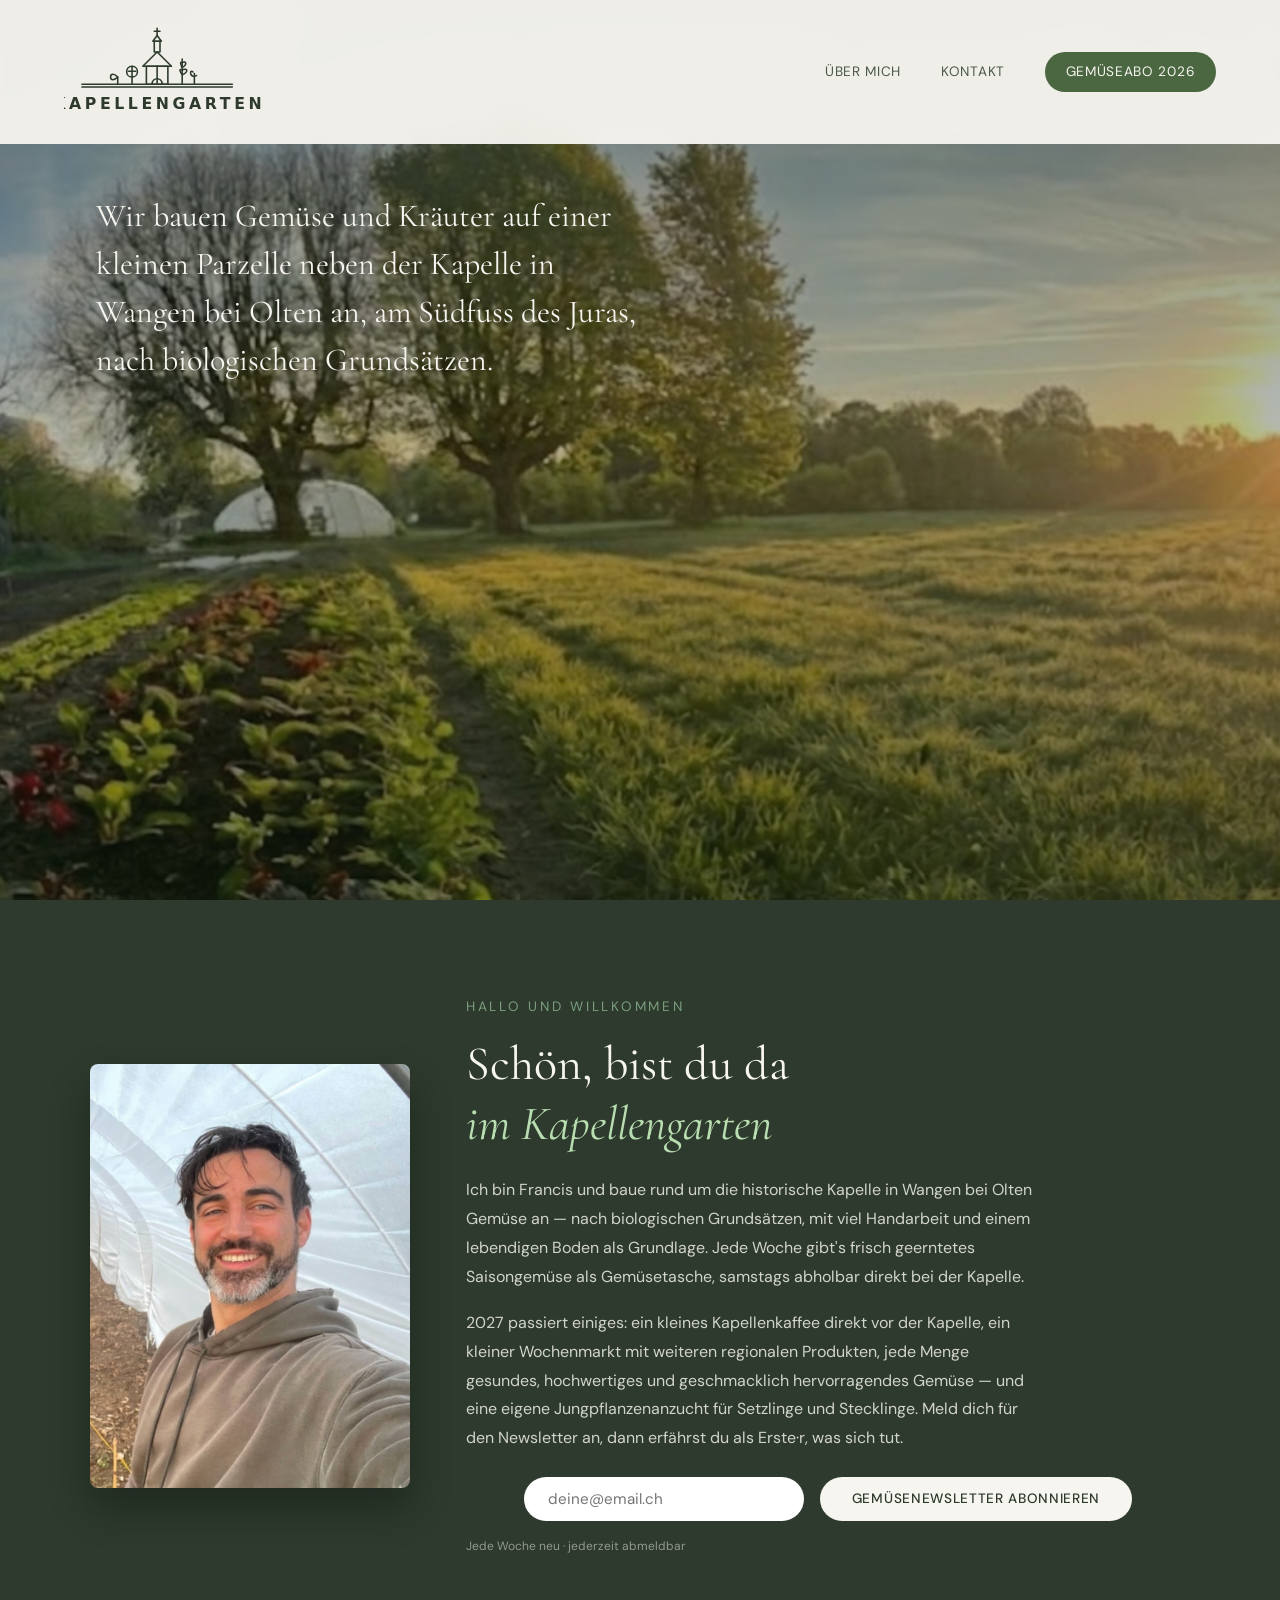
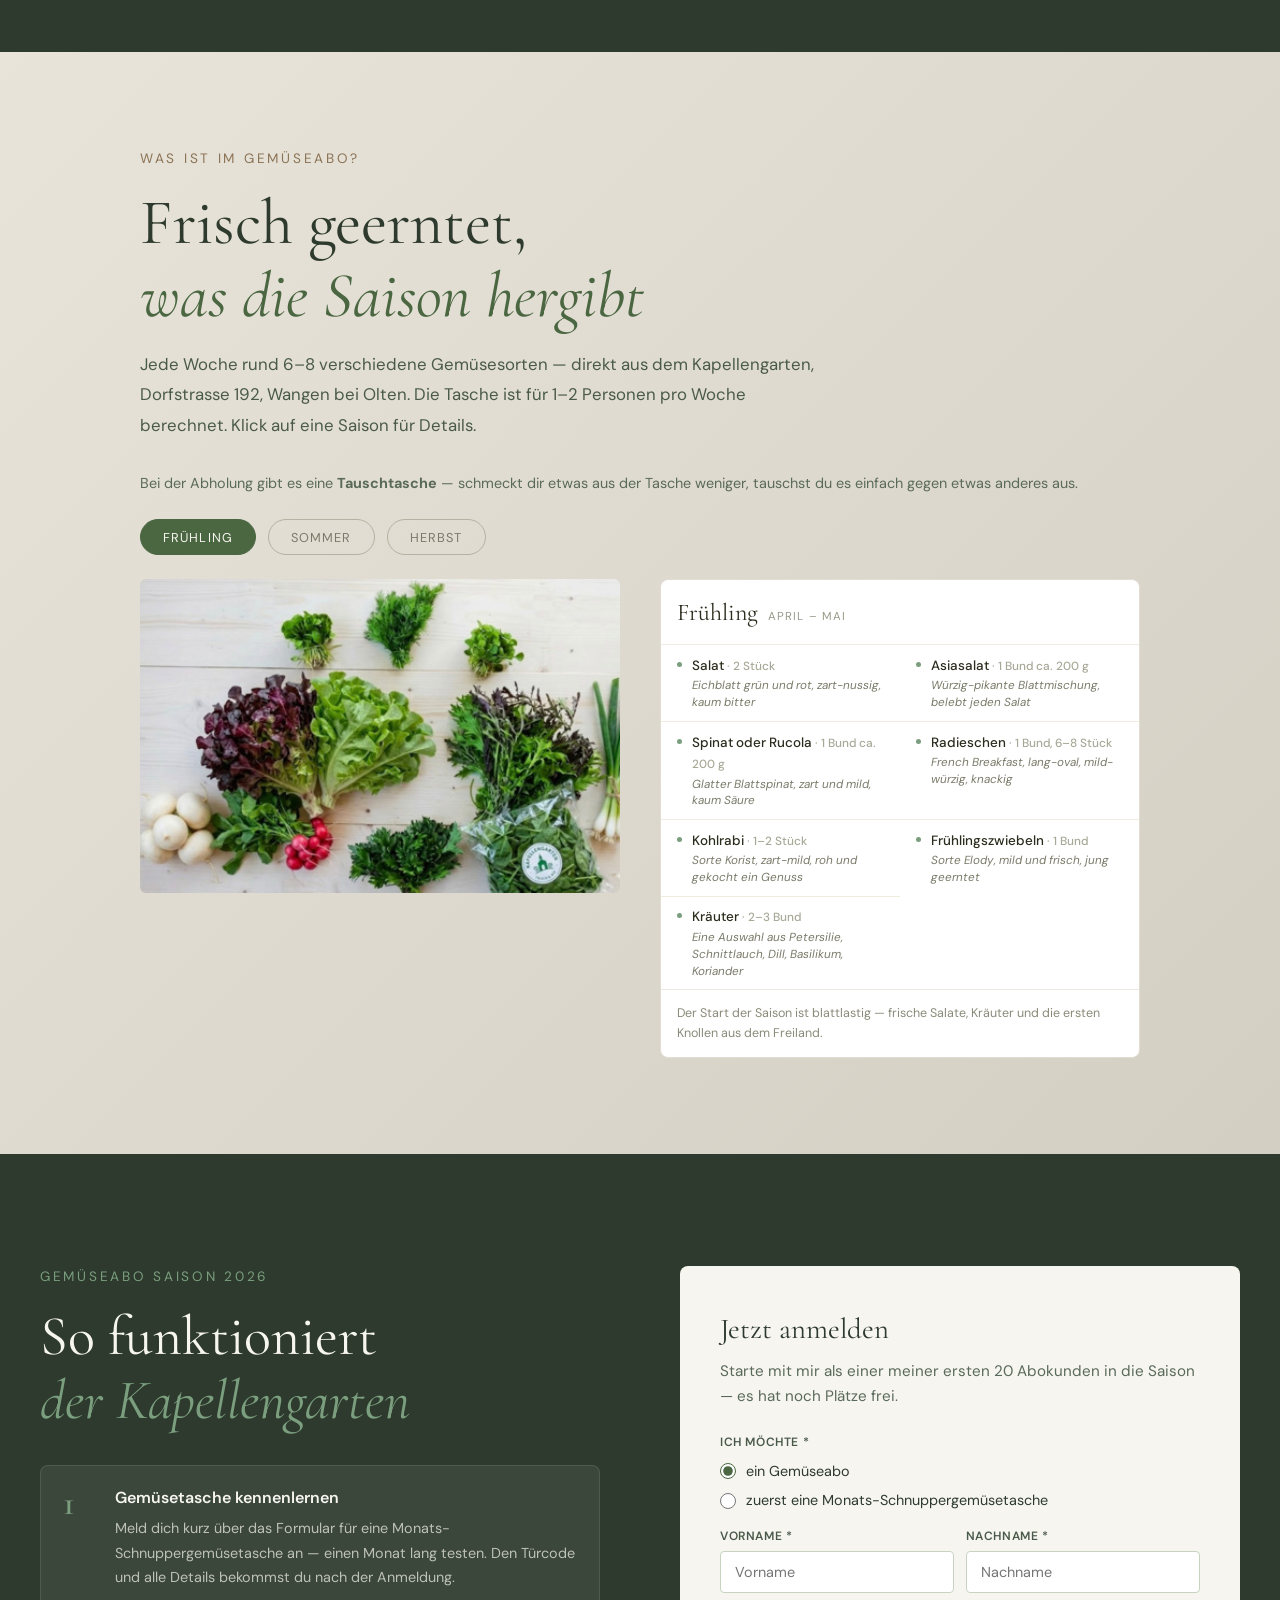
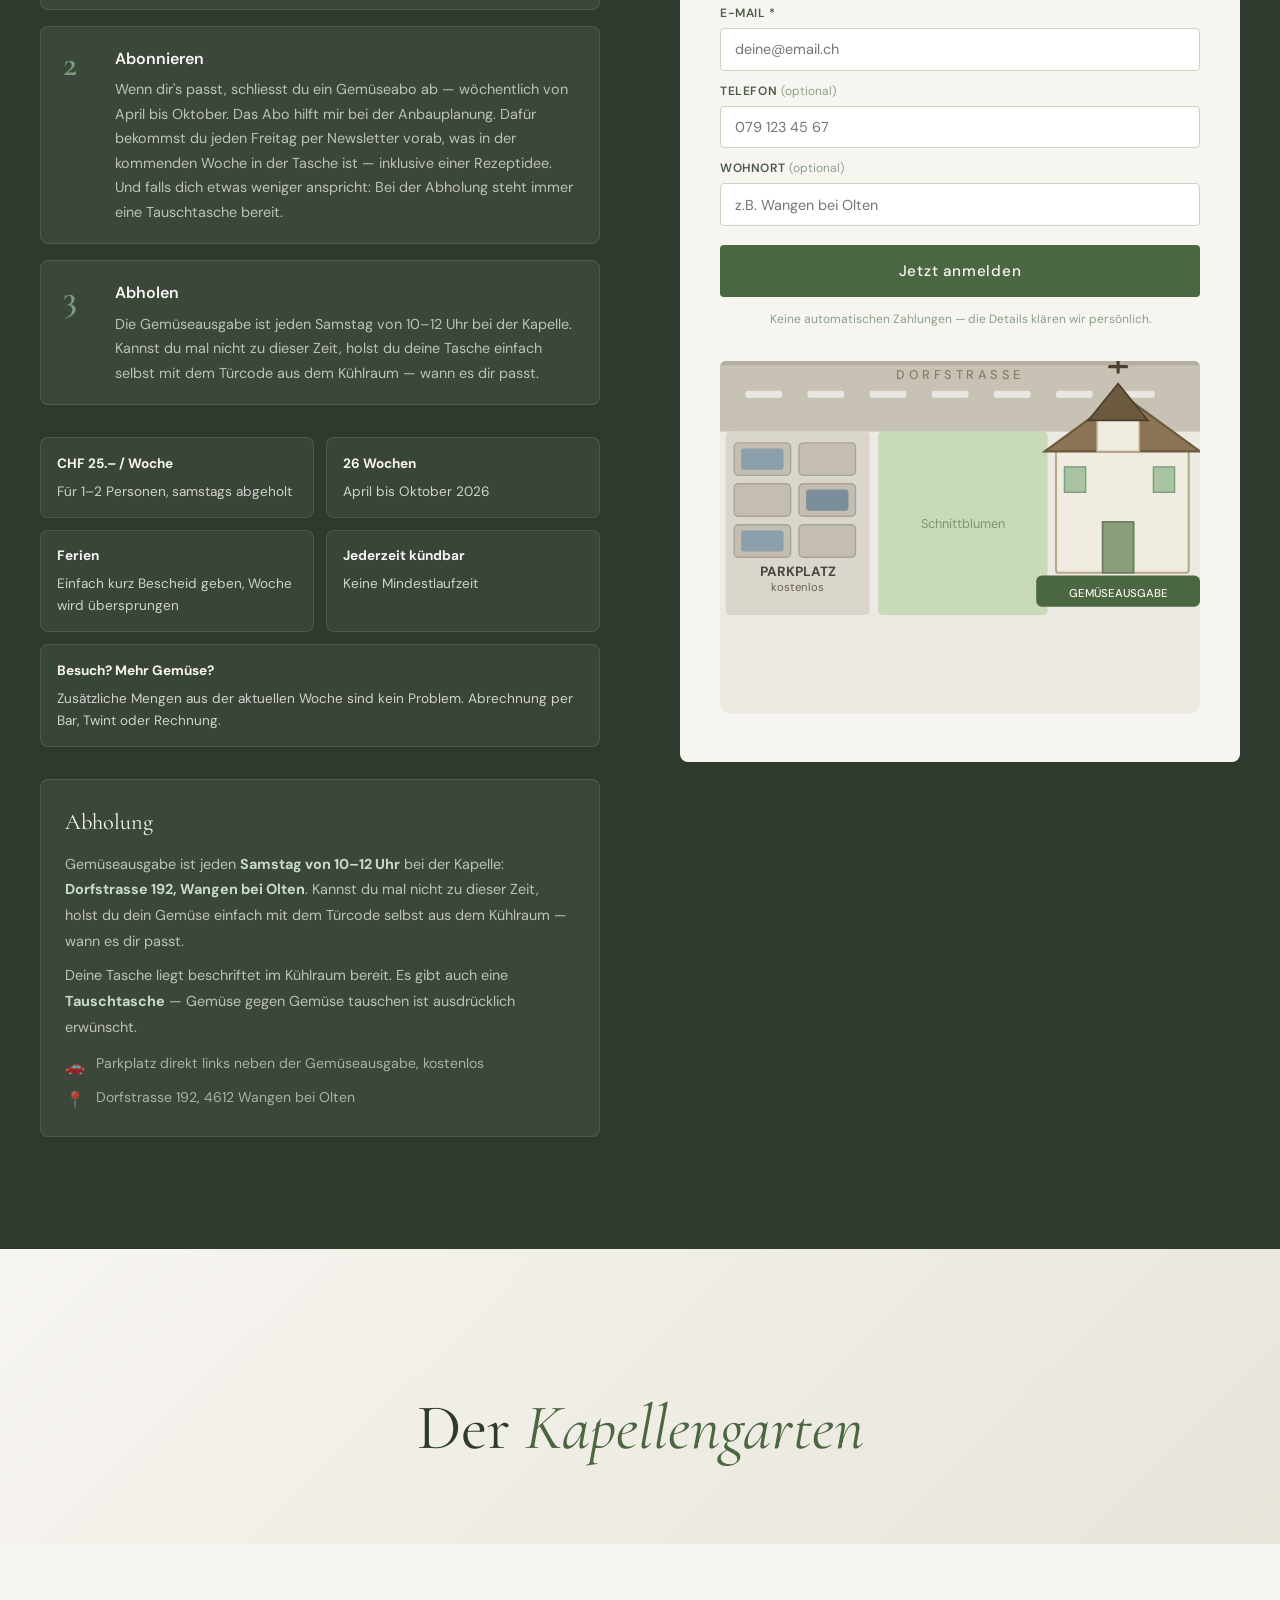
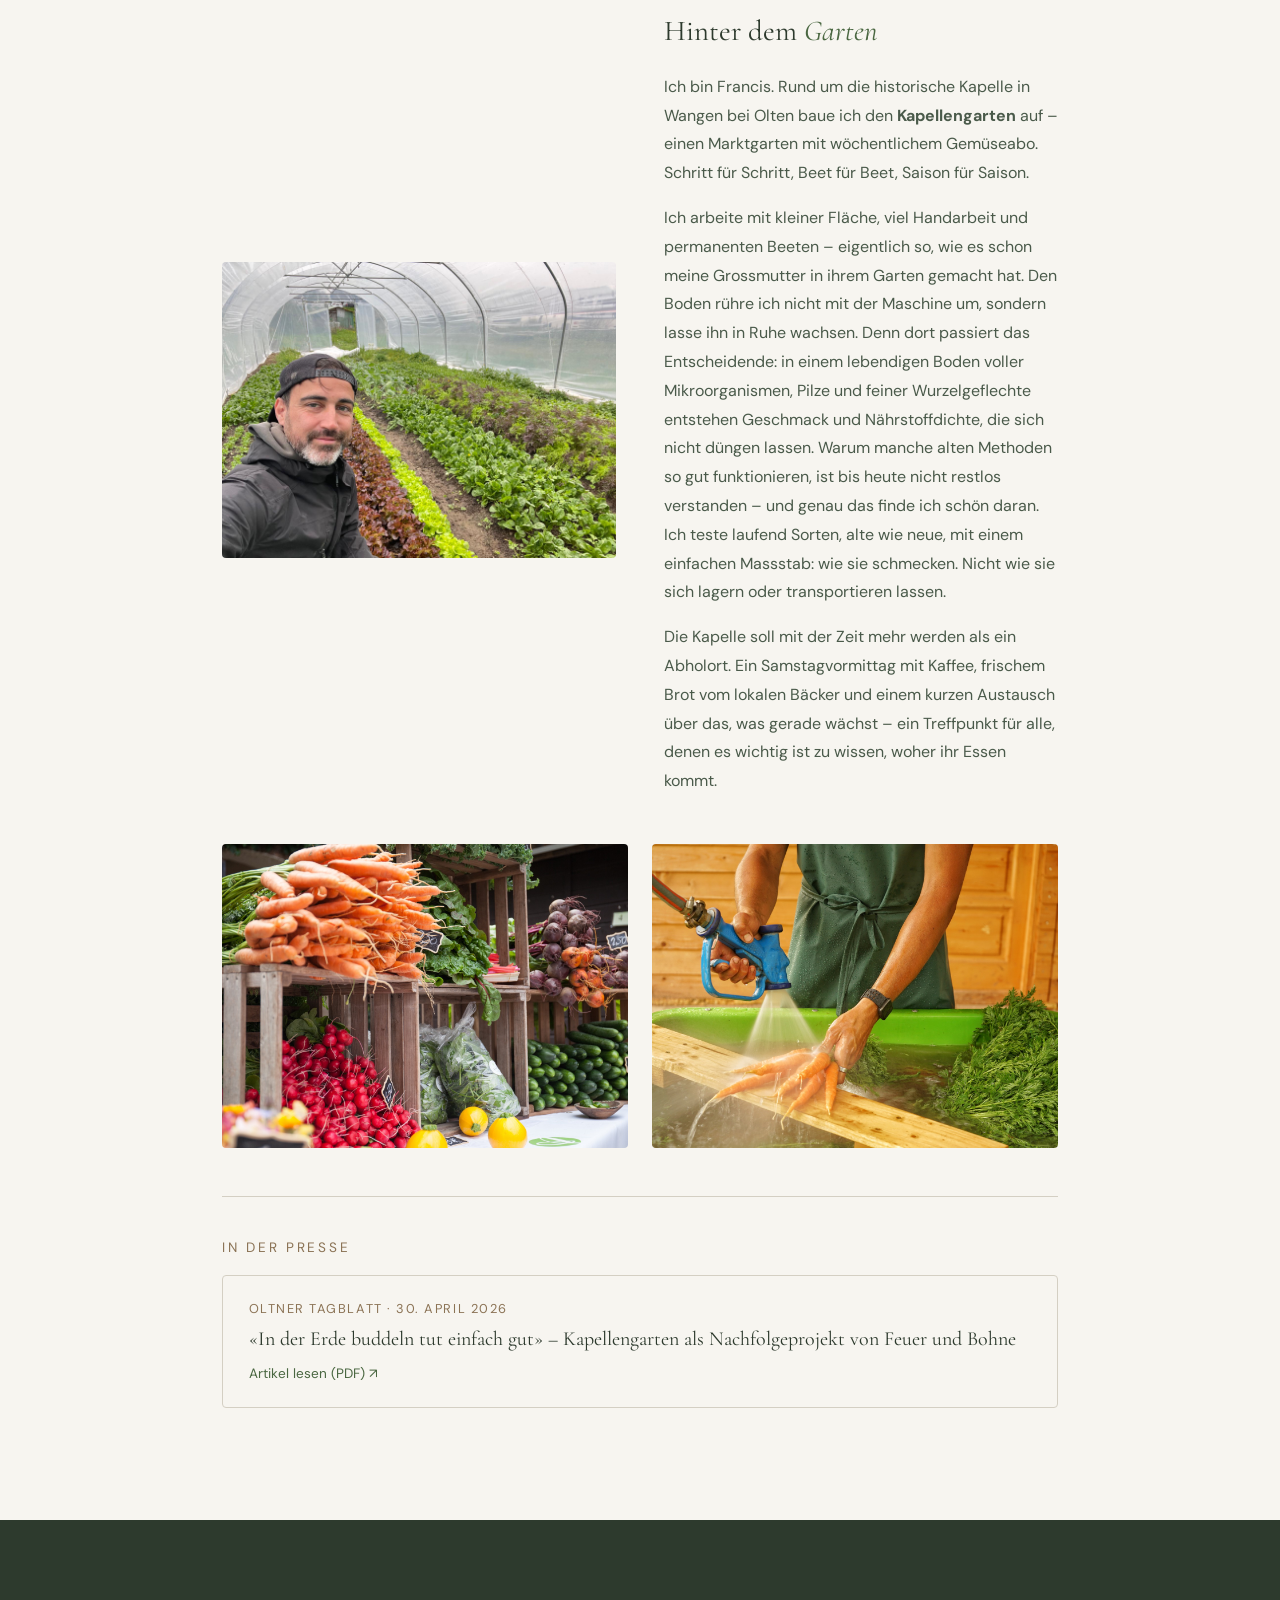
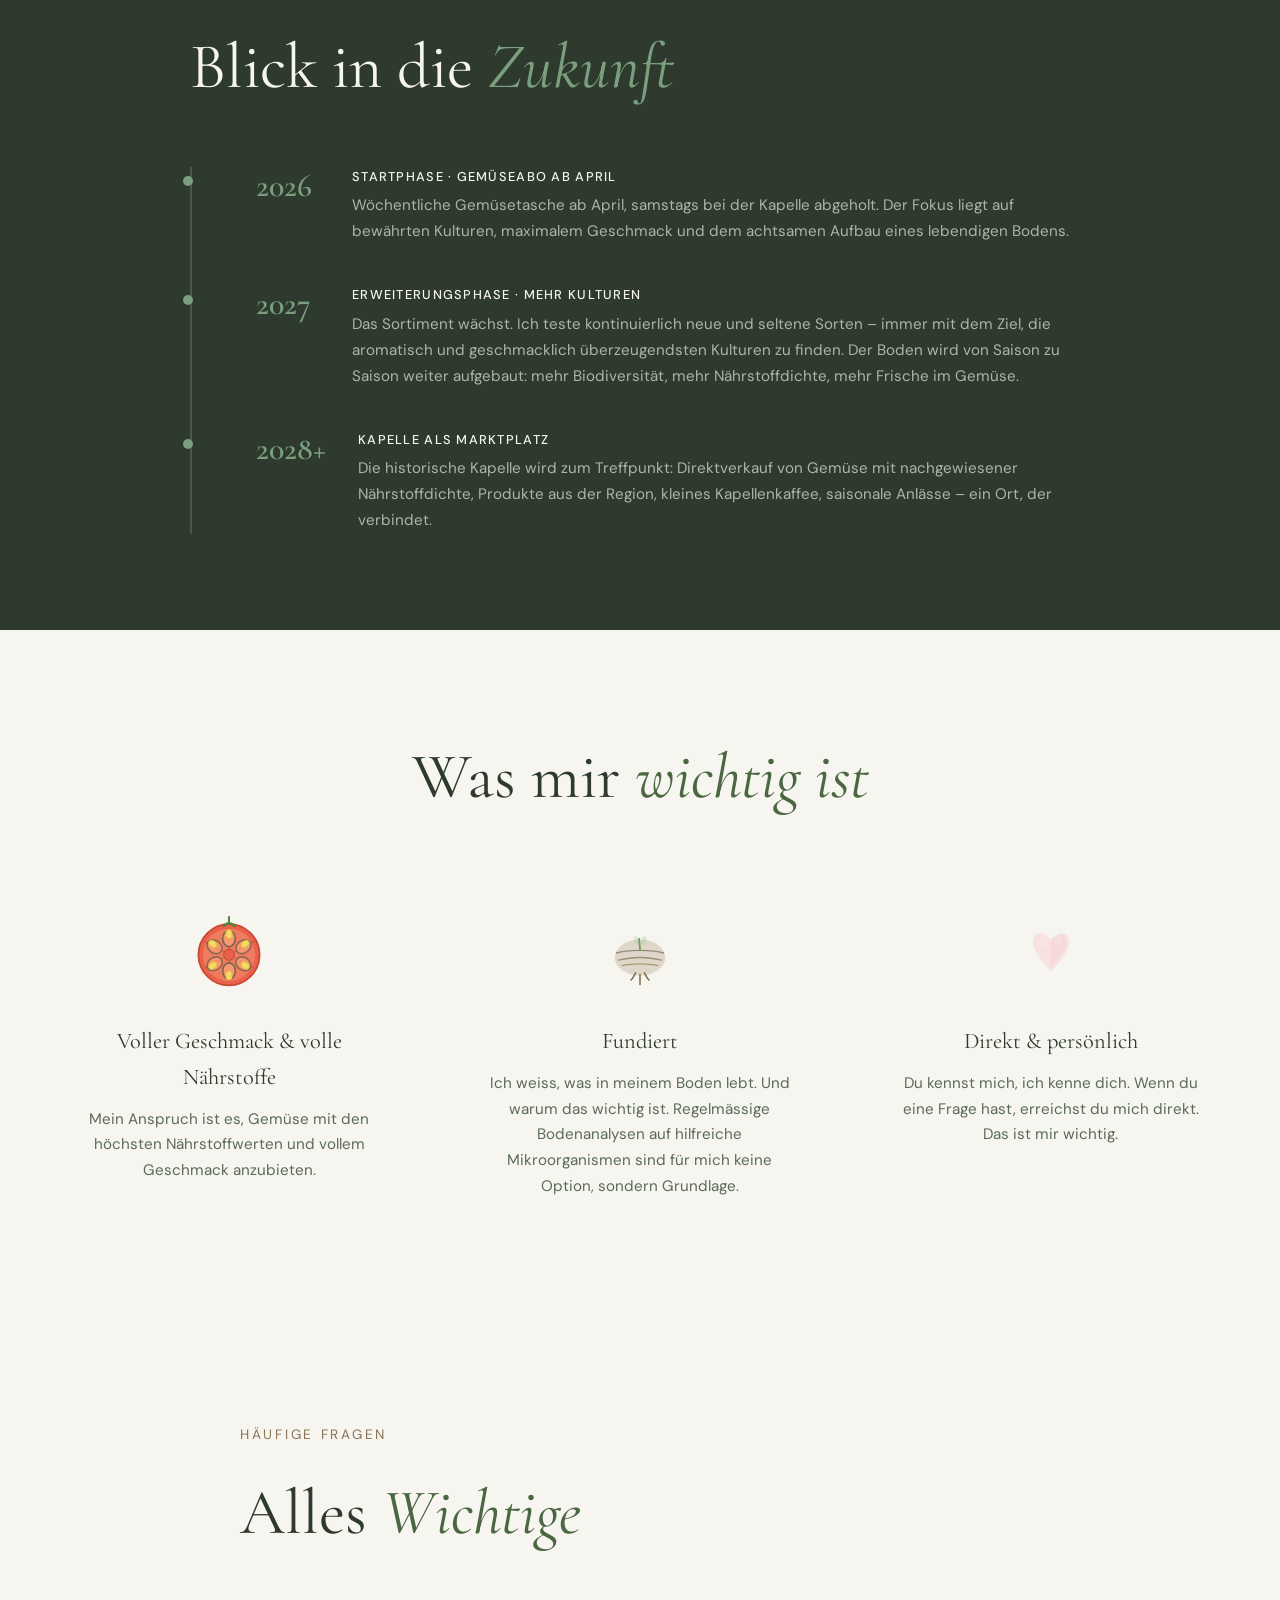
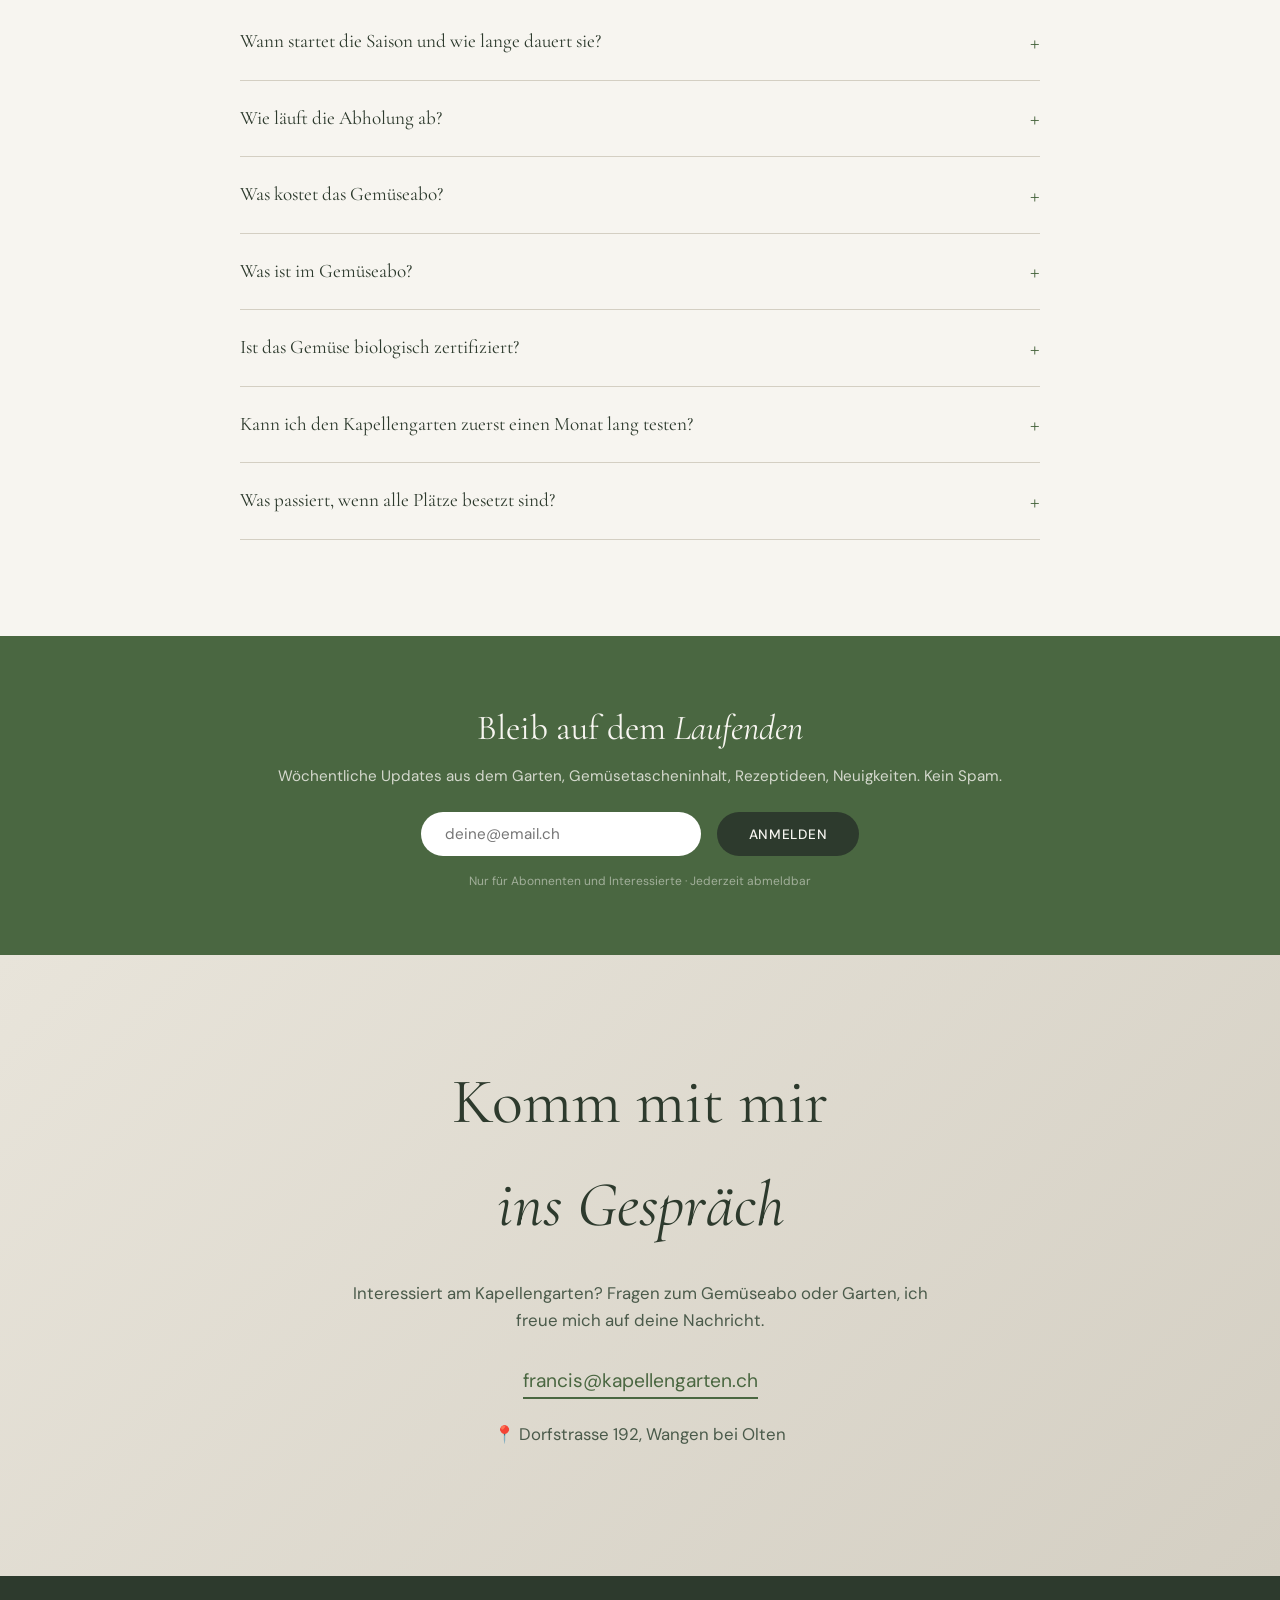
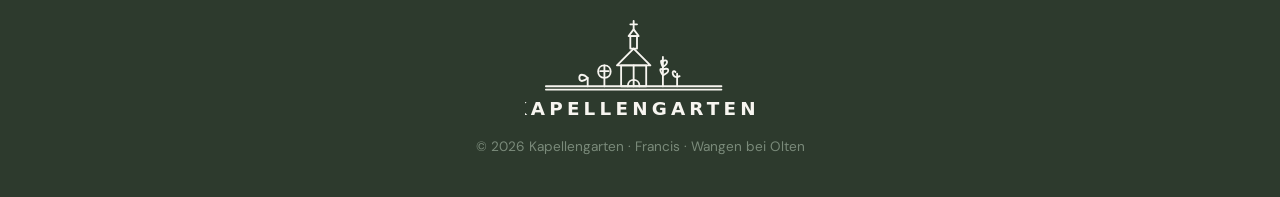
==== commit ef866fb4: "Fix newsletter CTA button blending into dark section background The button reused the bottom newslet" ====
--- a/index.html
+++ b/index.html
@@ -181,6 +181,8 @@
     .nl-intro-text h2 span { font-style:italic; color:#b8ddb0; }
     .nl-intro-body { font-family:'DM Sans',sans-serif; font-size:1rem; color:rgba(247,245,240,.82); line-height:1.8; margin-bottom:1.1rem; max-width:580px; }
     .nl-form-intro { justify-content:flex-start; margin-top:1.5rem; }
+    .nl-form.nl-form-intro button { background:#f7f5f0; color:#2d3a2d; }
+    .nl-form.nl-form-intro button:hover { background:#b8ddb0; }
     @media (max-width:768px) {
       .nl-intro { padding:4rem 1.5rem; }
       .nl-intro-inner { grid-template-columns:1fr; gap:2rem; text-align:center; }
